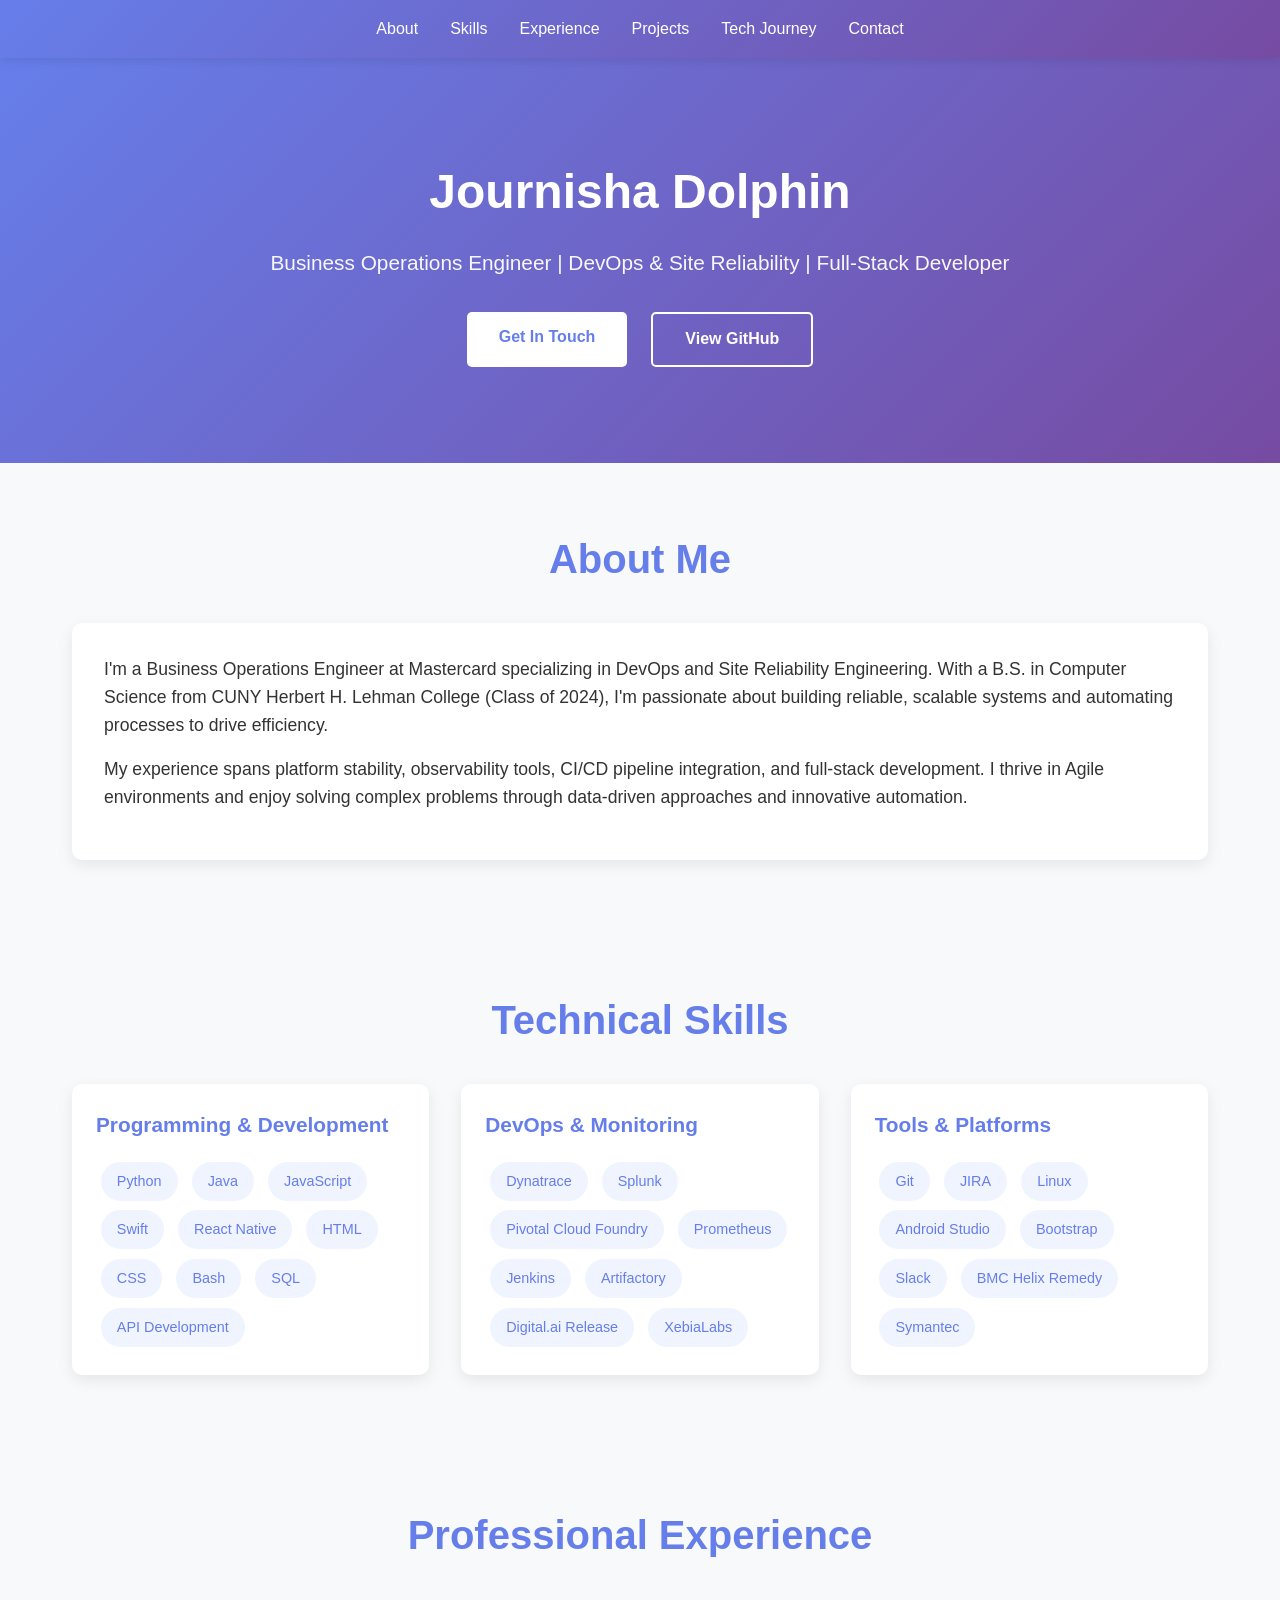
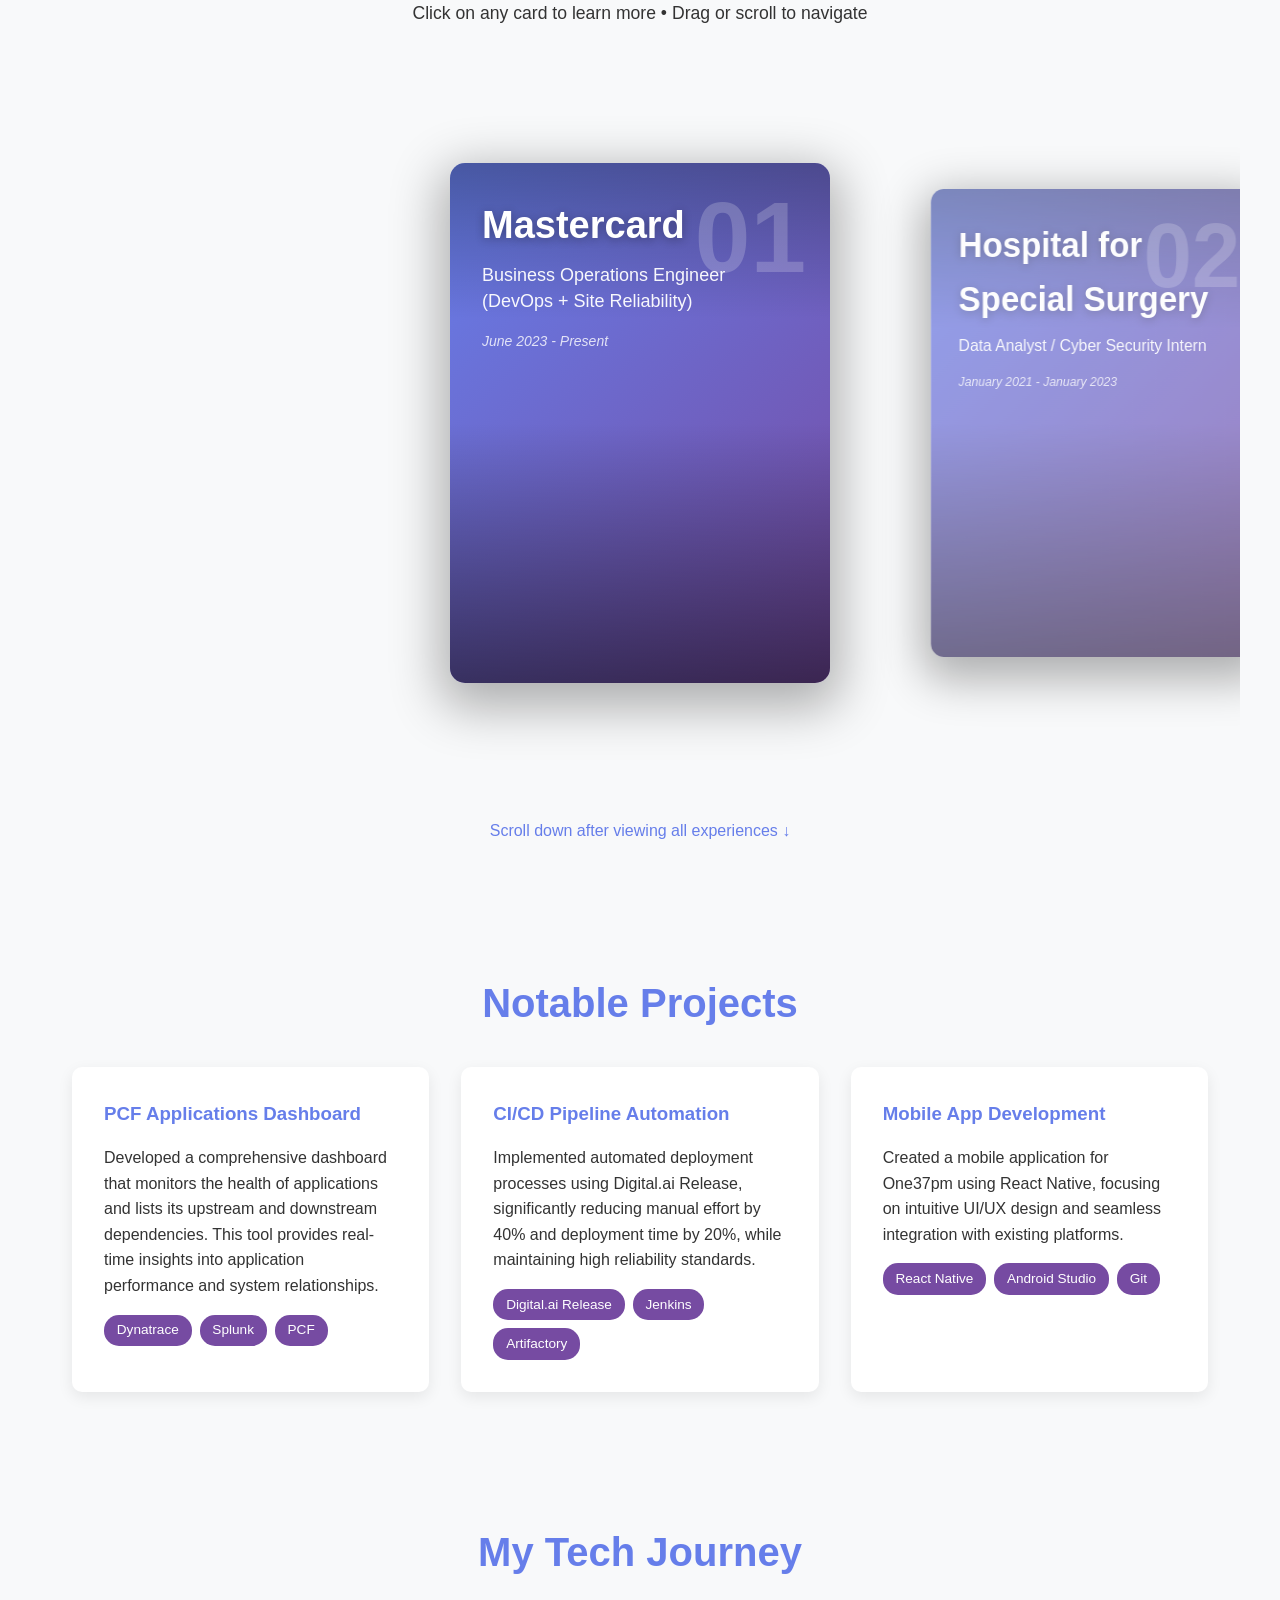
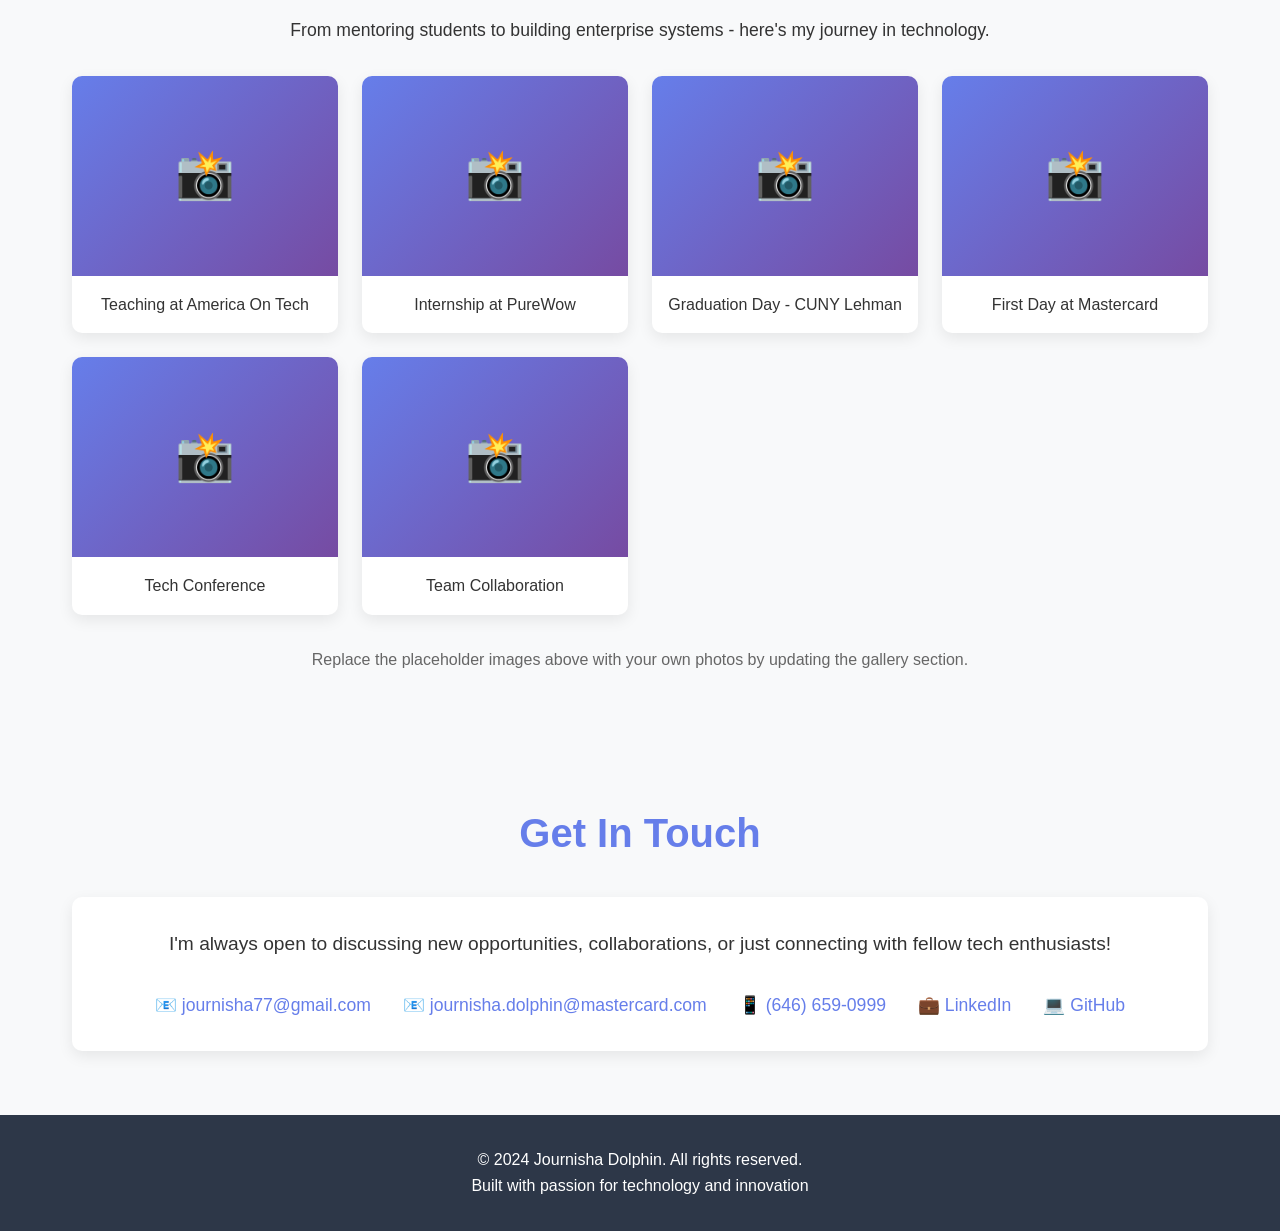
==== index.html @ 78dad592 "Wireframe Initial commit" ====
<!DOCTYPE html>
<html lang="en">
<head>
    <meta charset="UTF-8">
    <meta name="viewport" content="width=device-width, initial-scale=1.0">
    <title>Journisha Dolphin - Portfolio Website</title>
    <link rel="stylesheet" href="styles.css">
</head>
<body>
    <!-- Navigation -->
    <nav>
        <ul>
            <li><a href="#about">About</a></li>
            <li><a href="#skills">Skills</a></li>
            <li><a href="#experience">Experience</a></li>
            <li><a href="#projects">Projects</a></li>
            <li><a href="#journey">Tech Journey</a></li>
            <li><a href="#contact">Contact</a></li>
        </ul>
    </nav>

    <!-- Hero Section -->
    <div class="hero">
        <h1>Journisha Dolphin</h1>
        <p>Business Operations Engineer | DevOps & Site Reliability | Full-Stack Developer</p>
        <div class="hero-links">
            <a href="#contact" class="btn">Get In Touch</a>
            <a href="https://github.com/journishadolphin" target="_blank" class="btn btn-outline">View GitHub</a>
        </div>
    </div>

    <!-- About Section -->
    <section id="about">
        <h2>About Me</h2>
        <div class="about-content">
            <p>I'm a Business Operations Engineer at Mastercard specializing in DevOps and Site Reliability Engineering. With a B.S. in Computer Science from CUNY Herbert H. Lehman College (Class of 2024), I'm passionate about building reliable, scalable systems and automating processes to drive efficiency.</p>
            <p>My experience spans platform stability, observability tools, CI/CD pipeline integration, and full-stack development. I thrive in Agile environments and enjoy solving complex problems through data-driven approaches and innovative automation.</p>
        </div>
    </section>

    <!-- Skills Section -->
    <section id="skills">
        <h2>Technical Skills</h2>
        <div class="skills-grid">
            <div class="skill-category">
                <h3>Programming & Development</h3>
                <span class="skill-tag">Python</span>
                <span class="skill-tag">Java</span>
                <span class="skill-tag">JavaScript</span>
                <span class="skill-tag">Swift</span>
                <span class="skill-tag">React Native</span>
                <span class="skill-tag">HTML</span>
                <span class="skill-tag">CSS</span>
                <span class="skill-tag">Bash</span>
                <span class="skill-tag">SQL</span>
                <span class="skill-tag">API Development</span>
            </div>
            <div class="skill-category">
                <h3>DevOps & Monitoring</h3>
                <span class="skill-tag">Dynatrace</span>
                <span class="skill-tag">Splunk</span>
                <span class="skill-tag">Pivotal Cloud Foundry</span>
                <span class="skill-tag">Prometheus</span>
                <span class="skill-tag">Jenkins</span>
                <span class="skill-tag">Artifactory</span>
                <span class="skill-tag">Digital.ai Release</span>
                <span class="skill-tag">XebiaLabs</span>
            </div>
            <div class="skill-category">
                <h3>Tools & Platforms</h3>
                <span class="skill-tag">Git</span>
                <span class="skill-tag">JIRA</span>
                <span class="skill-tag">Linux</span>
                <span class="skill-tag">Android Studio</span>
                <span class="skill-tag">Bootstrap</span>
                <span class="skill-tag">Slack</span>
                <span class="skill-tag">BMC Helix Remedy</span>
                <span class="skill-tag">Symantec</span>
            </div>
        </div>
    </section>

    <!-- Experience Carousel Section -->
    <section id="experience">
        <h2>Professional Experience</h2>
        <p style="text-align: center; margin-bottom: 2rem; font-size: 1.1rem;">Click on any card to learn more • Drag or scroll to navigate</p>
        
        <div class="carousel-container">
            <div class="carousel" id="carousel">
                <!-- Experience cards will be generated by JavaScript -->
            </div>
        </div>
        
        <div class="carousel-hint">
            <p>Scroll down after viewing all experiences ↓</p>
        </div>
    </section>

    <!-- Modal -->
    <div class="modal" id="modal">
        <div class="modal-content">
            <span class="close-modal" id="closeModal">&times;</span>
            <div id="modalBody"></div>
        </div>
    </div>

    <!-- Projects Section -->
    <section id="projects">
        <h2>Notable Projects</h2>
        <div class="projects-grid">
            <div class="project-card">
                <h3>PCF Applications Dashboard</h3>
                <p>Developed a comprehensive dashboard that monitors the health of applications and lists its upstream and downstream dependencies. This tool provides real-time insights into application performance and system relationships.</p>
                <div class="project-tech">
                    <span class="tech-badge">Dynatrace</span>
                    <span class="tech-badge">Splunk</span>
                    <span class="tech-badge">PCF</span>
                </div>
            </div>
            
            <div class="project-card">
                <h3>CI/CD Pipeline Automation</h3>
                <p>Implemented automated deployment processes using Digital.ai Release, significantly reducing manual effort by 40% and deployment time by 20%, while maintaining high reliability standards.</p>
                <div class="project-tech">
                    <span class="tech-badge">Digital.ai Release</span>
                    <span class="tech-badge">Jenkins</span>
                    <span class="tech-badge">Artifactory</span>
                </div>
            </div>

            <div class="project-card">
                <h3>Mobile App Development</h3>
                <p>Created a mobile application for One37pm using React Native, focusing on intuitive UI/UX design and seamless integration with existing platforms.</p>
                <div class="project-tech">
                    <span class="tech-badge">React Native</span>
                    <span class="tech-badge">Android Studio</span>
                    <span class="tech-badge">Git</span>
                </div>
            </div>
        </div>
    </section>

    <!-- Tech Journey Gallery -->
    <section id="journey">
        <h2>My Tech Journey</h2>
        <p style="text-align: center; margin-bottom: 2rem; font-size: 1.1rem;">From mentoring students to building enterprise systems - here's my journey in technology.</p>
        <div class="gallery-grid">
            <div class="gallery-item">
                <div class="gallery-placeholder">📸</div>
                <div class="gallery-caption">Teaching at America On Tech</div>
            </div>
            <div class="gallery-item">
                <div class="gallery-placeholder">📸</div>
                <div class="gallery-caption">Internship at PureWow</div>
            </div>
            <div class="gallery-item">
                <div class="gallery-placeholder">📸</div>
                <div class="gallery-caption">Graduation Day - CUNY Lehman</div>
            </div>
            <div class="gallery-item">
                <div class="gallery-placeholder">📸</div>
                <div class="gallery-caption">First Day at Mastercard</div>
            </div>
            <div class="gallery-item">
                <div class="gallery-placeholder">📸</div>
                <div class="gallery-caption">Tech Conference</div>
            </div>
            <div class="gallery-item">
                <div class="gallery-placeholder">📸</div>
                <div class="gallery-caption">Team Collaboration</div>
            </div>
        </div>
        <p style="text-align: center; margin-top: 2rem; color: #666;">Replace the placeholder images above with your own photos by updating the gallery section.</p>
    </section>

    <!-- Contact Section -->
    <section id="contact">
        <h2>Get In Touch</h2>
        <div class="contact-content">
            <p style="font-size: 1.2rem; margin-bottom: 1rem;">I'm always open to discussing new opportunities, collaborations, or just connecting with fellow tech enthusiasts!</p>
            <div class="contact-links">
                <a href="mailto:journisha77@gmail.com">📧 journisha77@gmail.com</a>
                <a href="mailto:journisha.dolphin@mastercard.com">📧 journisha.dolphin@mastercard.com</a>
                <a href="tel:+16466590999">📱 (646) 659-0999</a>
                <a href="https://linkedin.com/in/journisha-dolphin-3b1b40156/" target="_blank">💼 LinkedIn</a>
                <a href="https://github.com/journishadolphin" target="_blank">💻 GitHub</a>
            </div>
        </div>
    </section>

    <!-- Footer -->
    <footer>
        <p>&copy; 2024 Journisha Dolphin. All rights reserved.</p>
        <p>Built with passion for technology and innovation</p>
    </footer>

    <script src="script.js"></script>
</body>
</html>
---- styles.css ----
* {
    margin: 0;
    padding: 0;
    box-sizing: border-box;
}

body {
    font-family: 'Segoe UI', Tahoma, Geneva, Verdana, sans-serif;
    line-height: 1.6;
    color: #333;
    background-color: #f8f9fa;
    overflow-x: hidden;
}

/* Navigation */
nav {
    background: linear-gradient(135deg, #667eea 0%, #764ba2 100%);
    padding: 1rem 0;
    position: sticky;
    top: 0;
    z-index: 1000;
    box-shadow: 0 2px 10px rgba(0,0,0,0.1);
}

nav ul {
    list-style: none;
    display: flex;
    justify-content: center;
    flex-wrap: wrap;
    gap: 2rem;
    padding: 0 2rem;
}

nav a {
    color: white;
    text-decoration: none;
    font-weight: 500;
    transition: opacity 0.3s;
}

nav a:hover {
    opacity: 0.8;
}

/* Hero Section */
.hero {
    background: linear-gradient(135deg, #667eea 0%, #764ba2 100%);
    color: white;
    padding: 6rem 2rem;
    text-align: center;
}

.hero h1 {
    font-size: 3rem;
    margin-bottom: 1rem;
    animation: fadeInUp 0.8s ease;
}

.hero p {
    font-size: 1.3rem;
    margin-bottom: 2rem;
    opacity: 0.95;
    animation: fadeInUp 0.8s ease 0.2s backwards;
}

.hero-links {
    display: flex;
    gap: 1.5rem;
    justify-content: center;
    flex-wrap: wrap;
    animation: fadeInUp 0.8s ease 0.4s backwards;
}

.btn {
    padding: 0.8rem 2rem;
    background: white;
    color: #667eea;
    text-decoration: none;
    border-radius: 5px;
    font-weight: 600;
    transition: transform 0.3s, box-shadow 0.3s;
}

.btn:hover {
    transform: translateY(-2px);
    box-shadow: 0 5px 15px rgba(0,0,0,0.2);
}

.btn-outline {
    background: transparent;
    border: 2px solid white;
    color: white;
}

/* Section Styles */
section {
    max-width: 1200px;
    margin: 0 auto;
    padding: 4rem 2rem;
}

h2 {
    font-size: 2.5rem;
    margin-bottom: 2rem;
    text-align: center;
    color: #667eea;
}

/* About Section */
.about-content {
    background: white;
    padding: 2rem;
    border-radius: 10px;
    box-shadow: 0 5px 15px rgba(0,0,0,0.08);
}

.about-content p {
    font-size: 1.1rem;
    margin-bottom: 1rem;
}

/* Skills Section */
.skills-grid {
    display: grid;
    grid-template-columns: repeat(auto-fit, minmax(300px, 1fr));
    gap: 2rem;
}

.skill-category {
    background: white;
    padding: 1.5rem;
    border-radius: 10px;
    box-shadow: 0 5px 15px rgba(0,0,0,0.08);
}

.skill-category h3 {
    color: #667eea;
    margin-bottom: 1rem;
    font-size: 1.3rem;
}

.skill-tag {
    display: inline-block;
    background: #f0f4ff;
    color: #667eea;
    padding: 0.5rem 1rem;
    margin: 0.3rem;
    border-radius: 20px;
    font-size: 0.9rem;
}

/* Experience Carousel Section */
#experience {
    position: relative;
    padding: 4rem 2rem;
    min-height: 100vh;
    overflow: hidden;
    display: flex;
    flex-direction: column;
    justify-content: center;
}

.carousel-container {
    position: relative;
    height: 70vh;
    margin: 3rem 0;
    width: 100%;
}

.carousel {
    position: relative;
    height: 100%;
    width: 100%;
}

.carousel-item {
    --items: 4;
    --width: clamp(280px, 30vw, 380px);
    --height: clamp(380px, 45vw, 520px);
    --active: 0;
    
    overflow: hidden;
    position: absolute;
    z-index: calc(100 - var(--active));
    width: var(--width);
    height: var(--height);
    border-radius: 15px;
    top: 50%;
    left: 50%;
    user-select: none;
    box-shadow: 0 15px 50px 10px rgba(0, 0, 0, 0.3);
    cursor: pointer;
    transition: all 0.8s cubic-bezier(0.17, 0.67, 0.16, 0.99);
    transform: translate(-50%, -50%) 
               translateX(calc(var(--active) * 120%)) 
               scale(calc(1 - var(--active) * 0.1))
               rotateY(calc(var(--active) * -15deg));
}

.carousel-item:hover {
    box-shadow: 0 20px 60px 15px rgba(0, 0, 0, 0.4);
}

.carousel-box {
    position: absolute;
    z-index: 1;
    top: 0;
    left: 0;
    width: 100%;
    height: 100%;
    background: linear-gradient(135deg, #667eea 0%, #764ba2 100%);
    padding: 2rem;
    display: flex;
    flex-direction: column;
    justify-content: space-between;
    opacity: calc(1 - var(--active) * 0.3);
    transition: opacity 0.8s cubic-bezier(0.17, 0.67, 0.16, 0.99);
}

.carousel-box::before {
    content: '';
    position: absolute;
    z-index: -1;
    top: 0;
    left: 0;
    width: 100%;
    height: 100%;
    background: linear-gradient(to bottom, 
        rgba(0, 0, 0, 0.3), 
        rgba(0, 0, 0, 0) 30%, 
        rgba(0, 0, 0, 0) 50%, 
        rgba(0, 0, 0, 0.5));
}

.company-name {
    font-size: clamp(26px, 4vw, 38px);
    font-weight: 700;
    color: white;
    margin-bottom: 0.5rem;
    text-shadow: 0 2px 10px rgba(0, 0, 0, 0.3);
}

.job-title {
    font-size: clamp(14px, 2vw, 18px);
    color: rgba(255, 255, 255, 0.95);
    margin-bottom: 1rem;
    font-weight: 500;
    line-height: 1.4;
}

.job-date {
    font-size: clamp(12px, 1.5vw, 14px);
    color: rgba(255, 255, 255, 0.8);
    font-style: italic;
}

.carousel-number {
    position: absolute;
    top: 1.5rem;
    right: 1.5rem;
    font-size: clamp(60px, 10vw, 100px);
    font-weight: 700;
    color: rgba(255, 255, 255, 0.2);
    line-height: 1;
}

.carousel-hint {
    text-align: center;
    margin-top: 2rem;
    opacity: 0;
    animation: fadeIn 1s ease 1s forwards;
}

.carousel-hint p {
    color: #667eea;
    font-size: 1rem;
    font-weight: 500;
}

/* Modal */
.modal {
    display: none;
    position: fixed;
    z-index: 2000;
    left: 0;
    top: 0;
    width: 100%;
    height: 100%;
    background: rgba(0, 0, 0, 0.8);
    backdrop-filter: blur(5px);
}

.modal.active {
    display: flex;
    justify-content: center;
    align-items: center;
    animation: fadeIn 0.3s ease;
}

.modal-content {
    background: white;
    border-radius: 15px;
    max-width: 800px;
    max-height: 85vh;
    overflow-y: auto;
    margin: 2rem;
    padding: 3rem;
    position: relative;
    animation: slideUp 0.4s ease;
}

.close-modal {
    position: absolute;
    top: 1.5rem;
    right: 1.5rem;
    font-size: 2rem;
    cursor: pointer;
    color: #667eea;
    transition: transform 0.3s;
    width: 40px;
    height: 40px;
    display: flex;
    align-items: center;
    justify-content: center;
    border-radius: 50%;
    background: #f0f4ff;
}

.close-modal:hover {
    transform: rotate(90deg);
}

.modal-content h3 {
    color: #667eea;
    font-size: 2rem;
    margin-bottom: 0.5rem;
}

.modal-content .modal-role {
    font-size: 1.3rem;
    font-weight: 600;
    color: #333;
    margin-bottom: 0.5rem;
}

.modal-content .modal-date {
    color: #666;
    font-style: italic;
    margin-bottom: 2rem;
}

.modal-content ul {
    margin-left: 1.5rem;
    margin-bottom: 1.5rem;
}

.modal-content li {
    margin-bottom: 0.8rem;
    line-height: 1.6;
}

/* Projects Section */
.projects-grid {
    display: grid;
    grid-template-columns: repeat(auto-fit, minmax(300px, 1fr));
    gap: 2rem;
}

.project-card {
    background: white;
    padding: 2rem;
    border-radius: 10px;
    box-shadow: 0 5px 15px rgba(0,0,0,0.08);
    transition: transform 0.3s;
}

.project-card:hover {
    transform: translateY(-5px);
}

.project-card h3 {
    color: #667eea;
    margin-bottom: 1rem;
}

.project-tech {
    display: flex;
    gap: 0.5rem;
    flex-wrap: wrap;
    margin-top: 1rem;
}

.tech-badge {
    background: #764ba2;
    color: white;
    padding: 0.3rem 0.8rem;
    border-radius: 15px;
    font-size: 0.85rem;
}

/* Tech Journey Gallery */
.gallery-grid {
    display: grid;
    grid-template-columns: repeat(auto-fill, minmax(250px, 1fr));
    gap: 1.5rem;
}

.gallery-item {
    background: white;
    border-radius: 10px;
    overflow: hidden;
    box-shadow: 0 5px 15px rgba(0,0,0,0.08);
    transition: transform 0.3s;
}

.gallery-item:hover {
    transform: scale(1.05);
}

.gallery-placeholder {
    width: 100%;
    height: 200px;
    background: linear-gradient(135deg, #667eea 0%, #764ba2 100%);
    display: flex;
    align-items: center;
    justify-content: center;
    color: white;
    font-size: 3rem;
}

.gallery-caption {
    padding: 1rem;
    text-align: center;
    font-weight: 500;
}

/* Contact Section */
.contact-content {
    background: white;
    padding: 2rem;
    border-radius: 10px;
    box-shadow: 0 5px 15px rgba(0,0,0,0.08);
    text-align: center;
}

.contact-links {
    display: flex;
    gap: 2rem;
    justify-content: center;
    flex-wrap: wrap;
    margin-top: 2rem;
}

.contact-links a {
    color: #667eea;
    text-decoration: none;
    font-size: 1.1rem;
    transition: color 0.3s;
}

.contact-links a:hover {
    color: #764ba2;
}

/* Footer */
footer {
    background: #2d3748;
    color: white;
    text-align: center;
    padding: 2rem;
}

/* Animations */
@keyframes fadeInUp {
    from {
        opacity: 0;
        transform: translateY(30px);
    }
    to {
        opacity: 1;
        transform: translateY(0);
    }
}

@keyframes fadeIn {
    from { opacity: 0; }
    to { opacity: 1; }
}

@keyframes slideUp {
    from {
        opacity: 0;
        transform: translateY(50px);
    }
    to {
        opacity: 1;
        transform: translateY(0);
    }
}

/* Responsive */
@media (max-width: 768px) {
    .hero h1 {
        font-size: 2rem;
    }

    .hero p {
        font-size: 1.1rem;
    }

    h2 {
        font-size: 2rem;
    }

    nav ul {
        gap: 1rem;
    }

    .carousel-container {
        height: 55vh;
    }

    .carousel-item {
        transform: translate(-50%, -50%) 
                   translateX(calc(var(--active) * 110%)) 
                   scale(calc(1 - var(--active) * 0.15))
                   rotateY(calc(var(--active) * -10deg));
    }

    .modal-content {
        padding: 2rem 1.5rem;
    }
}
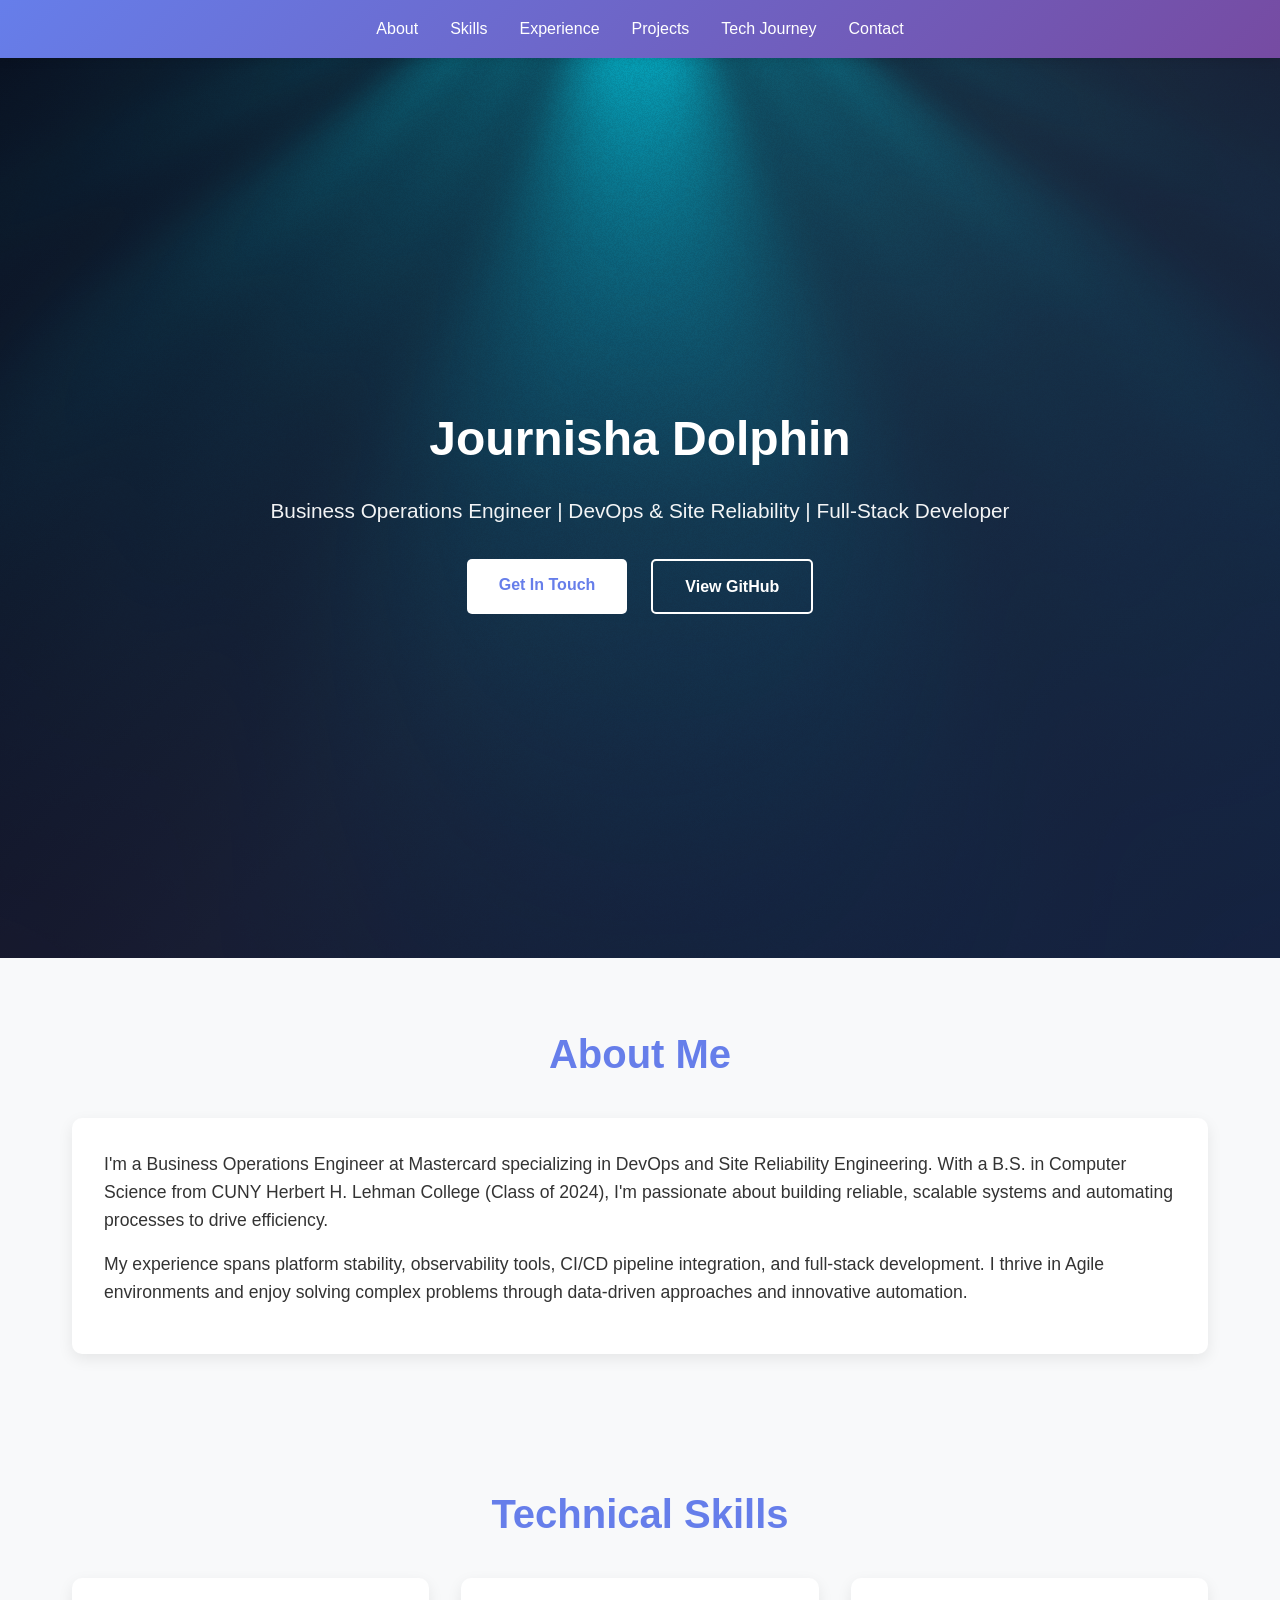
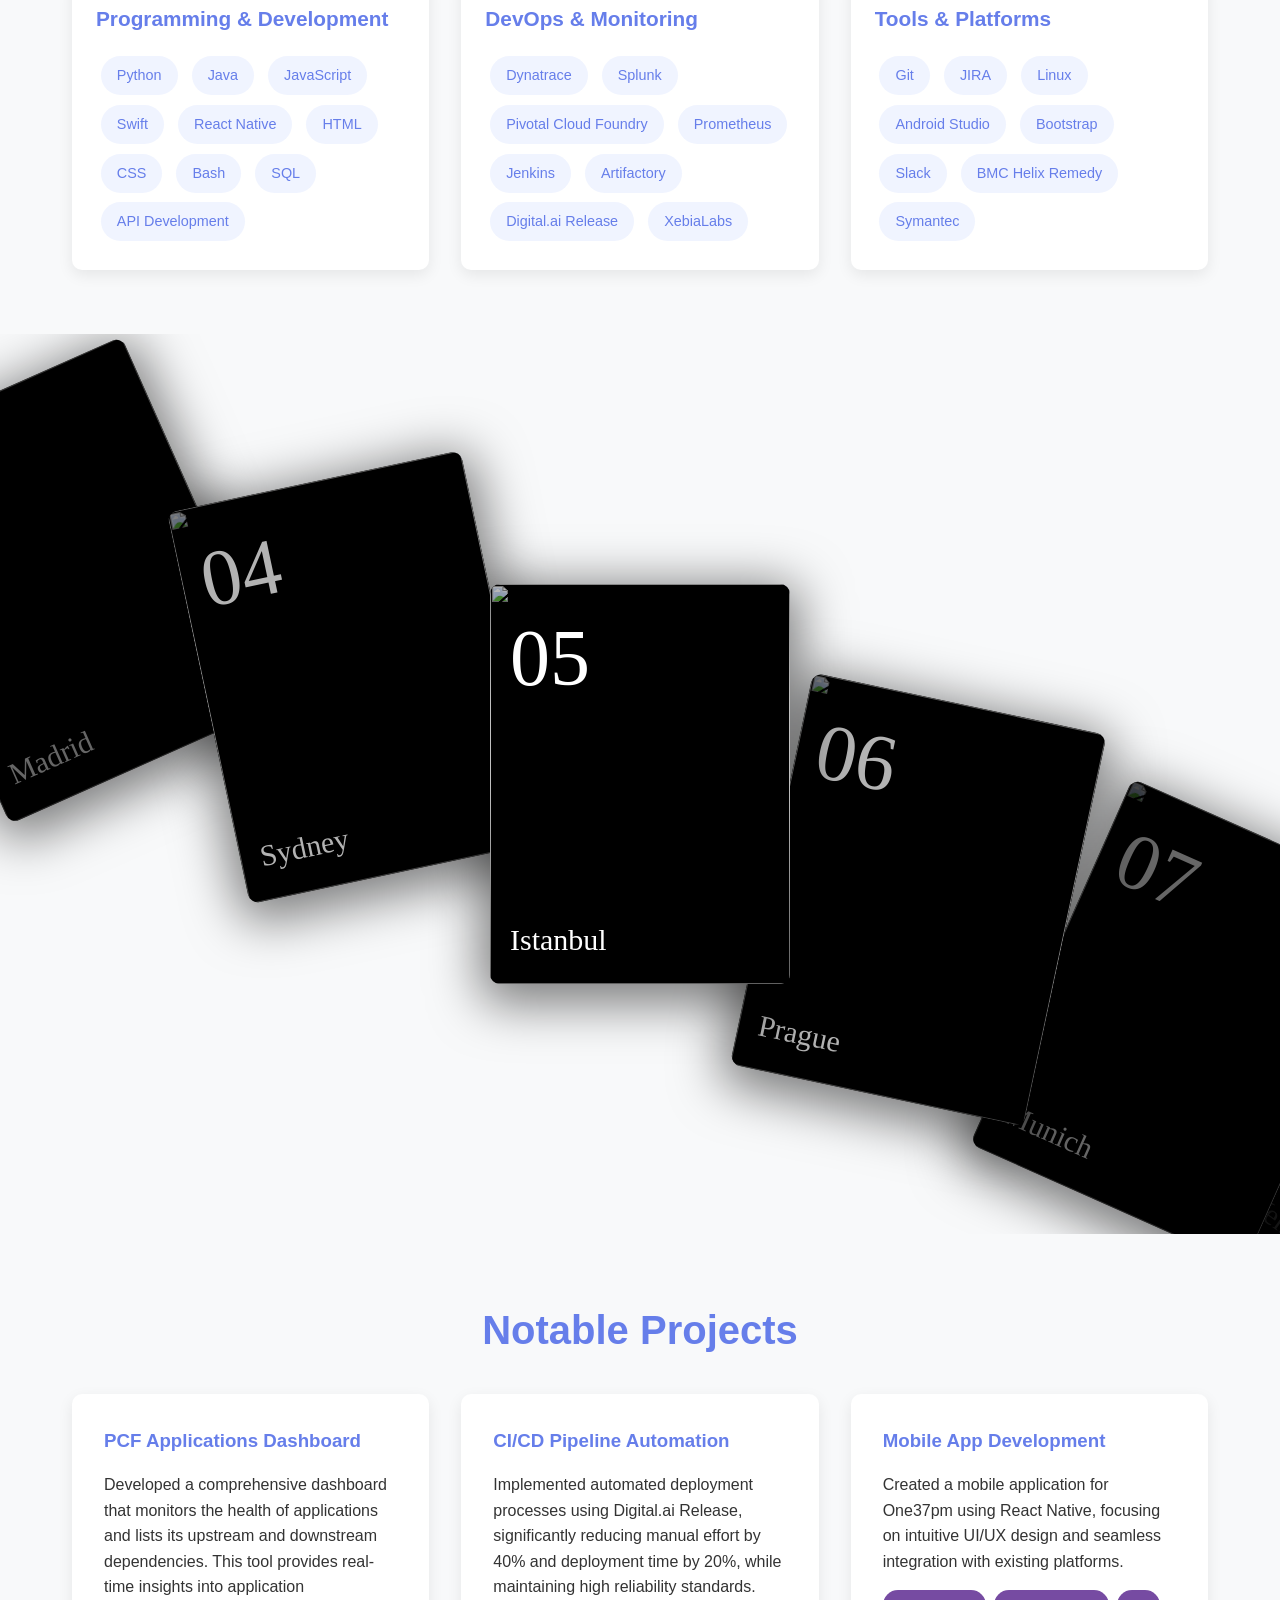
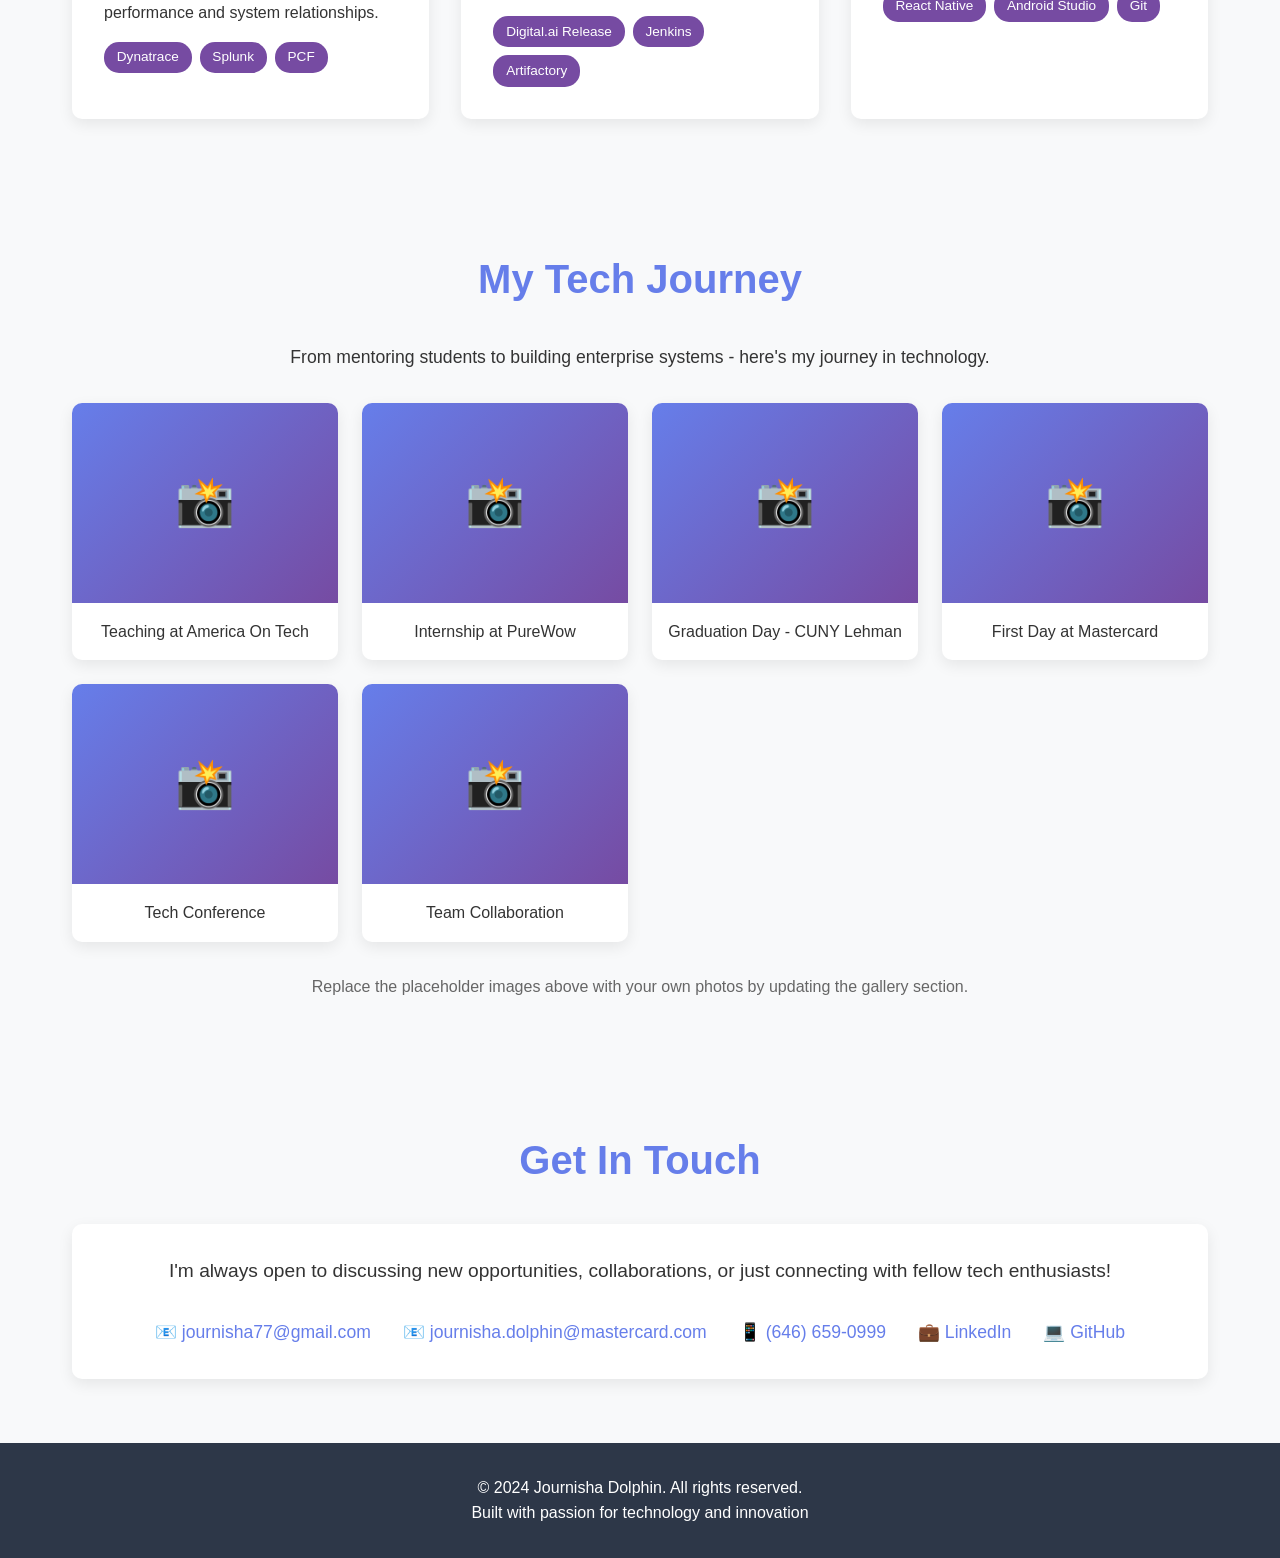
==== commit a8cec8af: "Added carousel and added spotlight background to the website" ====
--- a/index.html
+++ b/index.html
@@ -20,12 +20,17 @@
     </nav>
 
     <!-- Hero Section -->
-    <div class="hero">
-        <h1>Journisha Dolphin</h1>
-        <p>Business Operations Engineer | DevOps & Site Reliability | Full-Stack Developer</p>
-        <div class="hero-links">
-            <a href="#contact" class="btn">Get In Touch</a>
-            <a href="https://github.com/journishadolphin" target="_blank" class="btn btn-outline">View GitHub</a>
+     <div class="hero">
+        <div class="light-rays-container">
+            <canvas id="lightRaysCanvas"></canvas>
+        </div>
+        <div class="hero-content">
+            <h1>Journisha Dolphin</h1>
+            <p>Business Operations Engineer | DevOps & Site Reliability | Full-Stack Developer</p>
+            <div class="hero-links">
+                <a href="#contact" class="btn">Get In Touch</a>
+                <a href="https://github.com/journishadolphin" target="_blank" class="btn btn-outline">View GitHub</a>
+            </div>
         </div>
     </div>
 
@@ -81,20 +86,90 @@
     </section>
 
     <!-- Experience Carousel Section -->
-    <section id="experience">
-        <h2>Professional Experience</h2>
-        <p style="text-align: center; margin-bottom: 2rem; font-size: 1.1rem;">Click on any card to learn more • Drag or scroll to navigate</p>
-        
-        <div class="carousel-container">
-            <div class="carousel" id="carousel">
-                <!-- Experience cards will be generated by JavaScript -->
-            </div>
-        </div>
-        
-        <div class="carousel-hint">
-            <p>Scroll down after viewing all experiences ↓</p>
-        </div>
-    </section>
+<div class="carousel">
+	<div class="carousel-item">
+		<div class="carousel-box">
+			<div class="title">Mastercard</div>
+			<div class="num">01</div>
+			<img src="https://media.istockphoto.com/id/949299844/it/foto/vista-prospettica-dellesterno-delledificio-contemporaneo.jpg?s=612x612&w=0&k=20&c=_DR1aRHuTEV3EYBJo1ZXq1pF4SgwB9EVWQLaBj4sC5g=" />
+		</div>
+	</div>
+
+	<div class="carousel-item">
+		<div class="carousel-box">
+			<div class="title">Warsaw</div>
+			<div class="num">02</div>
+			<img src="https://media.istockphoto.com/id/1150545984/it/foto/palazzo-moderno-di-lusso-con-piscina.jpg?s=612x612&w=0&k=20&c=Pbrai_VGc9tUviMCF1UaBErdS1YGyIVWsD29jzMZwTY=" />
+		</div>
+	</div>
+
+	<div class="carousel-item">
+		<div class="carousel-box">
+			<div class="title">Madrid</div>
+			<div class="num">03</div>
+			<img
+				src="https://media.istockphoto.com/id/1214351345/it/foto/guardando-direttamente-lo-skyline-del-quartiere-finanziario-nel-centro-di-londra-immagine-di.jpg?s=612x612&w=0&k=20&c=oNNbPzPvcQ-4RA6AeatNIxHQIafBiXmDRtUUY0Ska-I="
+			/>
+		</div>
+	</div>
+
+	<div class="carousel-item">
+		<div class="carousel-box">
+			<div class="title">Sydney</div>
+			<div class="num">04</div>
+			<img src="https://media.istockphoto.com/id/904390980/it/foto/foto-di-architettura-contemporanea-astratta.jpg?s=612x612&w=0&k=20&c=_P4Wmx5nq5MeDuimpNklKCBlrLovmCyd9lfiMKeJZDs=" />
+		</div>
+	</div>
+
+	<div class="carousel-item">
+		<div class="carousel-box">
+			<div class="title">Istanbul</div>
+			<div class="num">05</div>
+			<img src="https://media.istockphoto.com/id/130408311/it/foto/piscina-allesterno-della-casa-moderna-al-crepuscolo.jpg?s=612x612&w=0&k=20&c=ZoVjx7uDjoHKmpM1ayW6UR1SQOoYh_xx-QMG_qeOYs0=" />
+		</div>
+	</div>
+
+	<div class="carousel-item">
+		<div class="carousel-box">
+			<div class="title">Prague</div>
+			<div class="num">06</div>
+			<img src="https://media.istockphoto.com/id/1299954175/it/foto/villa-cubica-moderna.jpg?s=612x612&w=0&k=20&c=DhGhb3c1E3DW_fbrWJ_R_Zh0Lbwu6syFeRLsKlZ9no8=" />
+		</div>
+	</div>
+
+	<div class="carousel-item">
+		<div class="carousel-box">
+			<div class="title">Munich</div>
+			<div class="num">07</div>
+			<img src="https://media.istockphoto.com/id/926689776/it/foto/vista-ad-angolo-basso-dei-grattacieli-di-new-york.jpg?s=612x612&w=0&k=20&c=DmEB0Ty7ZwDnBoU5SuA8FNevOp4G1UcECw5aS4vA9A8=" />
+		</div>
+	</div>
+
+	<div class="carousel-item">
+		<div class="carousel-box">
+			<div class="title">Venice</div>
+			<div class="num">08</div>
+			<img src="https://media.istockphoto.com/id/1191376167/it/foto/villa-dellisola.jpg?s=612x612&w=0&k=20&c=PKslWo4FdbjinohKQlK_oWL34jqAsnzMTdy2bxEAf-I=" />
+		</div>
+	</div>
+
+	<div class="carousel-item">
+		<div class="carousel-box">
+			<div class="title">Oslo</div>
+			<div class="num">09</div>
+			<img src="https://media.istockphoto.com/id/184316397/it/foto/londra-edifici-aziendali.jpg?s=612x612&w=0&k=20&c=XqrRxEPzFnwRFk7PQrCiu9-FPfCTPyMe5BKKaxYXCs8=" />
+		</div>
+	</div>
+	<div class="carousel-item">
+		<div class="carousel-box">
+			<div class="title">London</div>
+			<div class="num">10</div>
+			<img src="https://media.istockphoto.com/id/184619832/it/foto/distretto-finanziario-al-crepuscolo-londra.jpg?s=612x612&w=0&k=20&c=RAThrJOBY6vhlT6-kQpu9-9jLEzWToYfdw46S8B0Mu0=" />
+		</div>
+	</div>
+</div>
+
+
 
     <!-- Modal -->
     <div class="modal" id="modal">
--- a/styles.css
+++ b/styles.css
@@ -11,7 +11,23 @@
     background-color: #f8f9fa;
     overflow-x: hidden;
 }
-
+/* Light Rays Container */
+        .light-rays-container {
+            width: 100%;
+            height: 100%;
+            position: absolute;
+            top: 0;
+            left: 0;
+            pointer-events: none;
+            z-index: 0;
+            overflow: hidden;
+        }
+
+        #lightRaysCanvas {
+            width: 100%;
+            height: 100%;
+            display: block;
+        }
 /* Navigation */
 nav {
     background: linear-gradient(135deg, #667eea 0%, #764ba2 100%);
@@ -44,12 +60,23 @@
 
 /* Hero Section */
 .hero {
-    background: linear-gradient(135deg, #667eea 0%, #764ba2 100%);
-    color: white;
-    padding: 6rem 2rem;
-    text-align: center;
-}
-
+            position: relative;
+            color: white;
+            padding: 8rem 2rem;
+            text-align: center;
+            min-height: 100vh;
+            display: flex;
+            flex-direction: column;
+            justify-content: center;
+            align-items: center;
+            overflow: hidden;
+            background: linear-gradient(135deg, #0a0a1a 0%, #1a1a2e 50%, #16213e 100%);
+        }
+
+        .hero-content {
+            position: relative;
+            z-index: 10;
+        }
 .hero h1 {
     font-size: 3rem;
     margin-bottom: 1rem;
@@ -150,132 +177,195 @@
 }
 
 /* Experience Carousel Section */
-#experience {
-    position: relative;
-    padding: 4rem 2rem;
-    min-height: 100vh;
-    overflow: hidden;
-    display: flex;
-    flex-direction: column;
-    justify-content: center;
-}
-
-.carousel-container {
-    position: relative;
-    height: 70vh;
-    margin: 3rem 0;
-    width: 100%;
-}
-
 .carousel {
-    position: relative;
-    height: 100%;
-    width: 100%;
+  position: relative;
+  z-index: 1;
+  height: 100vh;
+  overflow: hidden;
+  pointer-events: none;
 }
 
 .carousel-item {
-    --items: 4;
-    --width: clamp(280px, 30vw, 380px);
-    --height: clamp(380px, 45vw, 520px);
-    --active: 0;
-    
-    overflow: hidden;
-    position: absolute;
-    z-index: calc(100 - var(--active));
-    width: var(--width);
-    height: var(--height);
-    border-radius: 15px;
-    top: 50%;
-    left: 50%;
-    user-select: none;
-    box-shadow: 0 15px 50px 10px rgba(0, 0, 0, 0.3);
-    cursor: pointer;
-    transition: all 0.8s cubic-bezier(0.17, 0.67, 0.16, 0.99);
-    transform: translate(-50%, -50%) 
-               translateX(calc(var(--active) * 120%)) 
-               scale(calc(1 - var(--active) * 0.1))
-               rotateY(calc(var(--active) * -15deg));
-}
-
-.carousel-item:hover {
-    box-shadow: 0 20px 60px 15px rgba(0, 0, 0, 0.4);
-}
-
-.carousel-box {
+  --items: 10;
+  --width: clamp(150px, 30vw,  300px);
+  --height: clamp(200px, 40vw,  400px);
+  --x: calc(var(--active) * 800%);
+  --y: calc(var(--active) * 200%);
+  --rot: calc(var(--active) * 120deg);
+  --opacity: calc(var(--zIndex) / var(--items) * 3 - 2);
+  overflow: hidden;
+  position: absolute;
+  z-index: var(--zIndex);
+  width: var(--width);
+  height: var(--height);
+  margin: calc(var(--height) * -0.5) 0 0 calc(var(--width) * -0.5);
+  border-radius: 10px;
+  top: 50%;
+  left: 50%;
+  user-select: none;
+  transform-origin: 0% 100%;
+  box-shadow: 0 10px 50px 10px rgba(0, 0, 0, .5);
+  background: black;
+  pointer-events: all;
+  transform:  translate(var(--x), var(--y)) rotate(var(--rot)) ;
+  transition: transform .8s cubic-bezier(0, 0.02, 0, 1);
+
+  .carousel-box {
     position: absolute;
     z-index: 1;
     top: 0;
     left: 0;
     width: 100%;
     height: 100%;
-    background: linear-gradient(135deg, #667eea 0%, #764ba2 100%);
-    padding: 2rem;
-    display: flex;
-    flex-direction: column;
-    justify-content: space-between;
-    opacity: calc(1 - var(--active) * 0.3);
-    transition: opacity 0.8s cubic-bezier(0.17, 0.67, 0.16, 0.99);
-}
-
-.carousel-box::before {
+    transition: opacity .8s cubic-bezier(0, 0.02, 0, 1);
+    opacity: var(--opacity);
+    font-family: 'Orelo-sw-db', serif;
+
+    &:before {
+      content: '';
+      position: absolute;
+      z-index: 1;
+      top: 0;
+      left: 0;
+      width: 100%;
+      height: 100%;
+      background: linear-gradient(to bottom, rgba(0, 0, 0, .3), rgba(0, 0, 0, 0) 30%, rgba(0, 0, 0, 0) 50%, rgba(0, 0, 0, .5));
+    }
+  }
+
+  .title {
+    position: absolute;
+    z-index: 1;
+    color: #fff;
+    bottom: 20px;
+    left: 20px;
+    transition: opacity .8s cubic-bezier(0, 0.02, 0, 1);
+    font-size: clamp(20px, 3vw, 30px);
+    text-shadow: 0 4px 4px rgba(0, 0, 0, .1);
+  }
+
+  .num {
+    position: absolute;
+    z-index: 1;
+    color: #fff;
+    top: 10px;
+    left: 20px;
+    transition: opacity .8s cubic-bezier(0, 0.02, 0, 1);
+    font-size: clamp(20px, 10vw, 80px);
+  }
+
+  img {
+    width: 100%;
+    height: 100%;
+    object-fit: cover;
+    pointer-events: none;
+  }
+}
+
+.layout {
+  position: absolute;
+  z-index: 0;
+  top: 0;
+  left: 0;
+  width: 100%;
+  height: 100%;
+  pointer-events: none;
+
+  &:before {
     content: '';
     position: absolute;
-    z-index: -1;
+    z-index: 1;
     top: 0;
-    left: 0;
-    width: 100%;
+    left: 90px;
+    width: 10px;
     height: 100%;
-    background: linear-gradient(to bottom, 
-        rgba(0, 0, 0, 0.3), 
-        rgba(0, 0, 0, 0) 30%, 
-        rgba(0, 0, 0, 0) 50%, 
-        rgba(0, 0, 0, 0.5));
-}
-
-.company-name {
-    font-size: clamp(26px, 4vw, 38px);
-    font-weight: 700;
-    color: white;
-    margin-bottom: 0.5rem;
-    text-shadow: 0 2px 10px rgba(0, 0, 0, 0.3);
-}
-
-.job-title {
-    font-size: clamp(14px, 2vw, 18px);
-    color: rgba(255, 255, 255, 0.95);
-    margin-bottom: 1rem;
-    font-weight: 500;
+    border: 1px solid #fff;
+    border-top: none;
+    border-bottom: none;
+    opacity: .15;
+  }
+
+  .box {
+    position: absolute;
+    bottom: 0;
+    left: 30px;
+    color: #fff;
+    transform-origin: 0% 10%;
+    transform: rotate(-90deg);
+    font-size: 9px;
     line-height: 1.4;
-}
-
-.job-date {
-    font-size: clamp(12px, 1.5vw, 14px);
-    color: rgba(255, 255, 255, 0.8);
-    font-style: italic;
-}
-
-.carousel-number {
-    position: absolute;
-    top: 1.5rem;
-    right: 1.5rem;
-    font-size: clamp(60px, 10vw, 100px);
-    font-weight: 700;
-    color: rgba(255, 255, 255, 0.2);
-    line-height: 1;
-}
-
-.carousel-hint {
-    text-align: center;
-    margin-top: 2rem;
-    opacity: 0;
-    animation: fadeIn 1s ease 1s forwards;
-}
-
-.carousel-hint p {
-    color: #667eea;
-    font-size: 1rem;
-    font-weight: 500;
-}
+    text-transform: uppercase;
+    opacity: .4;
+  }
+}
+
+.logo {
+  position: absolute;
+  z-index: 2;
+  top: 28px;
+  right: 28px;
+  width: 30px;
+  height: 30px;
+  background: #fff;
+  border-radius: 50%;
+  opacity: .5;
+  display: flex;
+  justify-content: center;
+  align-items: center;
+  font-family: 'Orelo-sw-db', serif;
+  pointer-events: all;
+  color: black;
+  text-decoration: none;
+  font-size: 20px;
+  overflow: hidden;
+  padding-bottom: .1em;
+}
+
+.social {
+  position: absolute;
+  z-index: 10;
+  bottom: 20px;
+  right: 25px;
+  color: #fff;
+  opacity: .4;
+
+  a {
+    display: inline-block;
+    margin-left: 3px;
+  }
+
+  svg {
+    --fill: #fff;
+    width: 35px;
+    height: 35px;
+  }
+}
+
+.cursor {
+  position: fixed;
+  z-index: 10;
+  top: 0;
+  left: 0;
+  --size: 40px;
+  width: var(--size);
+  height: var(--size);
+  border-radius: 50%;
+  border: 1px solid rgba(255, 255, 255, .2);
+  margin: calc(var(--size) * -0.5) 0 0 calc(var(--size) * -0.5);
+  transition: transform .85s cubic-bezier(0, 0.02, 0, 1);
+  display: none;
+  pointer-events: none;
+  
+  @media (pointer: fine) {
+    display: block;
+  }
+}
+
+.cursor2 {
+  --size: 2px;
+  transition-duration: .7s;
+}
+
 
 /* Modal */
 .modal {
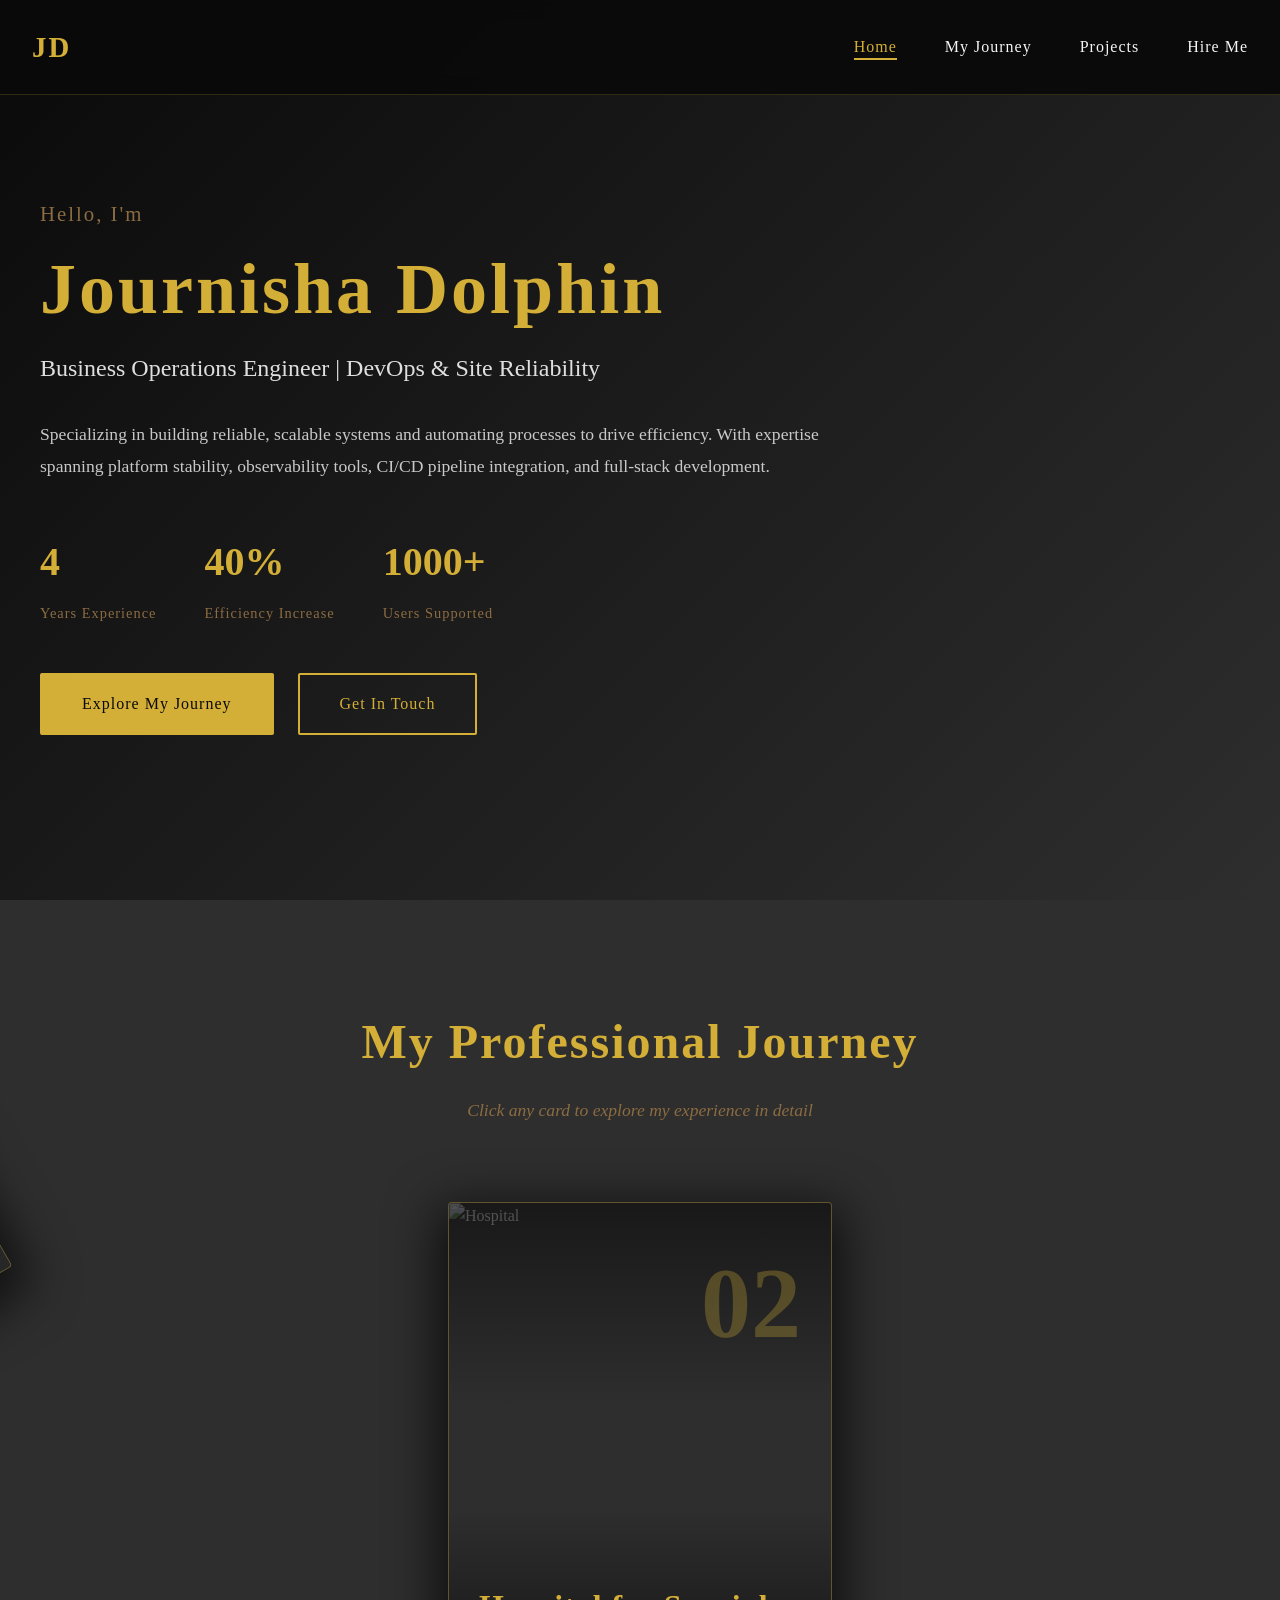
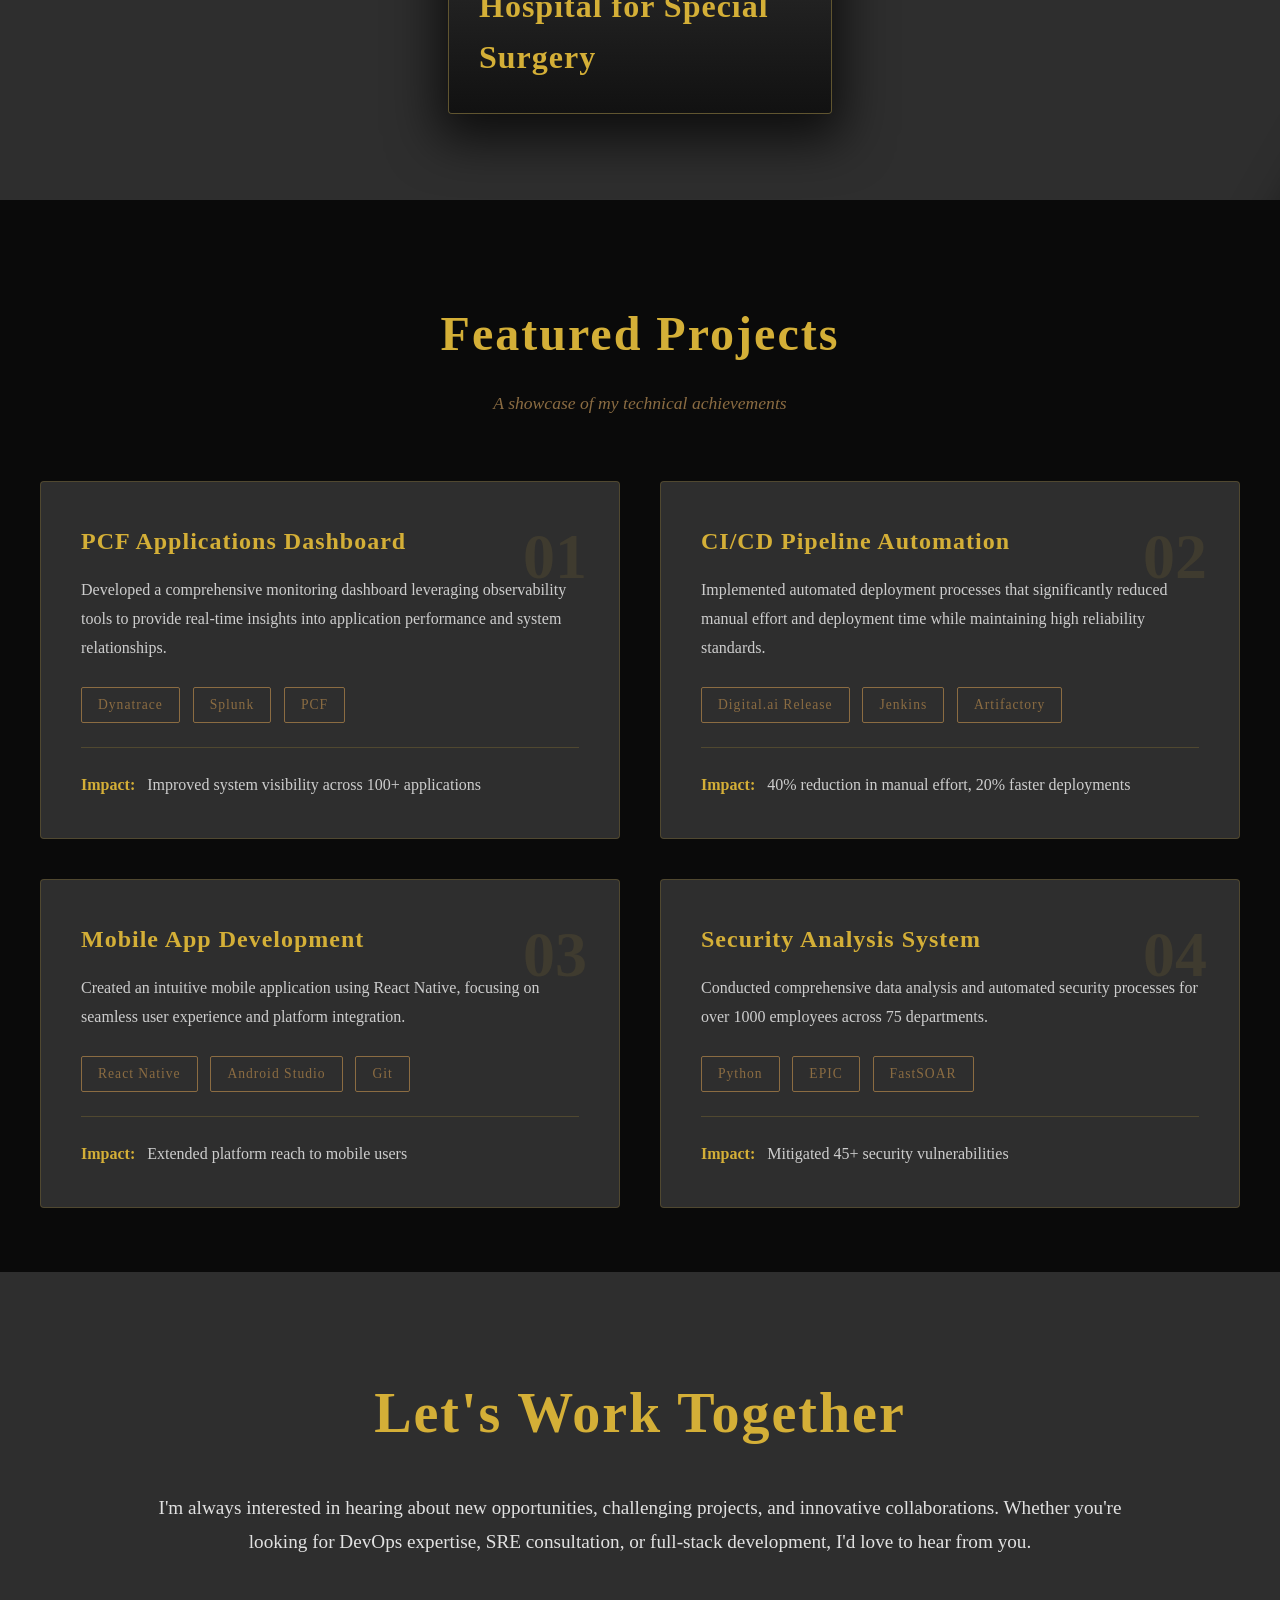
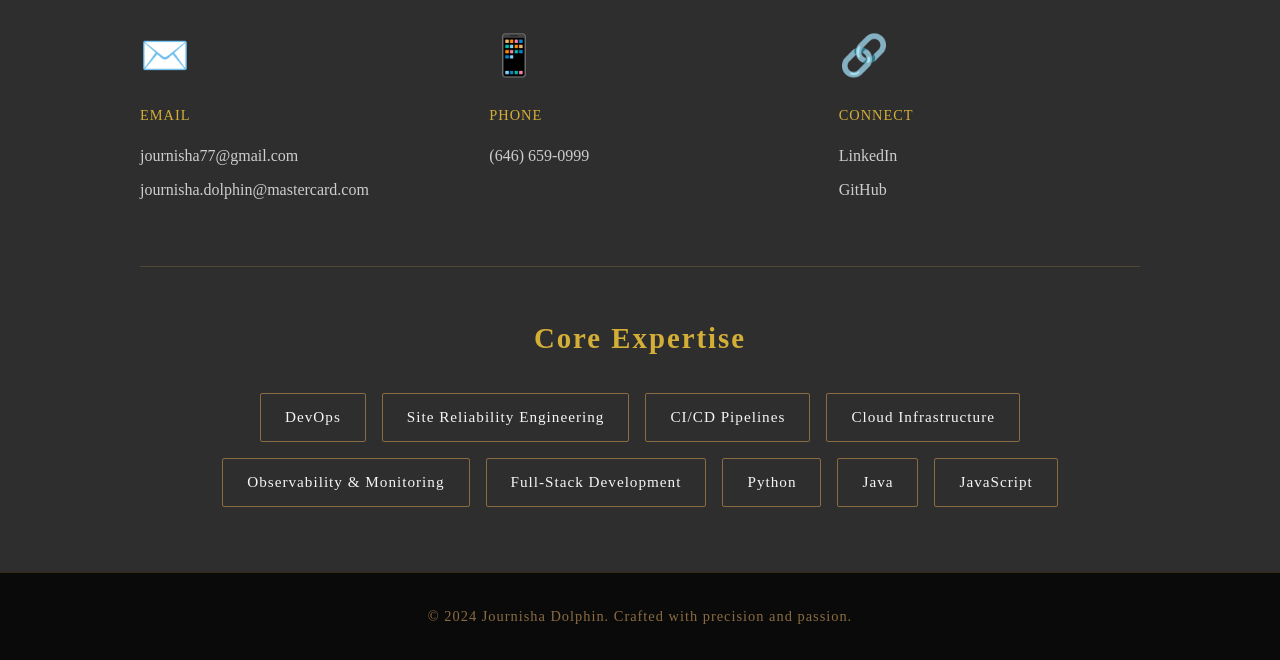
==== commit 416b098f: "Added balck and gold theme, while changing the sections and of the website" ====
--- a/index.html
+++ b/index.html
@@ -3,173 +3,223 @@
 <head>
     <meta charset="UTF-8">
     <meta name="viewport" content="width=device-width, initial-scale=1.0">
-    <title>Journisha Dolphin - Portfolio Website</title>
+    <title>Journisha Dolphin - Portfolio</title>
     <link rel="stylesheet" href="styles.css">
 </head>
 <body>
     <!-- Navigation -->
     <nav>
-        <ul>
-            <li><a href="#about">About</a></li>
-            <li><a href="#skills">Skills</a></li>
-            <li><a href="#experience">Experience</a></li>
-            <li><a href="#projects">Projects</a></li>
-            <li><a href="#journey">Tech Journey</a></li>
-            <li><a href="#contact">Contact</a></li>
-        </ul>
+        <div class="nav-container">
+            <div class="logo">JD</div>
+            <ul class="nav-links">
+                <li><a href="#home" class="nav-link active">Home</a></li>
+                <li><a href="#journey">My Journey</a></li>
+                <li><a href="#projects">Projects</a></li>
+                <li><a href="#hire">Hire Me</a></li>
+            </ul>
+        </div>
     </nav>
 
-    <!-- Hero Section -->
-     <div class="hero">
-        <div class="light-rays-container">
-            <canvas id="lightRaysCanvas"></canvas>
-        </div>
-        <div class="hero-content">
-            <h1>Journisha Dolphin</h1>
-            <p>Business Operations Engineer | DevOps & Site Reliability | Full-Stack Developer</p>
-            <div class="hero-links">
-                <a href="#contact" class="btn">Get In Touch</a>
-                <a href="https://github.com/journishadolphin" target="_blank" class="btn btn-outline">View GitHub</a>
-            </div>
-        </div>
-    </div>
-
-    <!-- About Section -->
-    <section id="about">
-        <h2>About Me</h2>
-        <div class="about-content">
-            <p>I'm a Business Operations Engineer at Mastercard specializing in DevOps and Site Reliability Engineering. With a B.S. in Computer Science from CUNY Herbert H. Lehman College (Class of 2024), I'm passionate about building reliable, scalable systems and automating processes to drive efficiency.</p>
-            <p>My experience spans platform stability, observability tools, CI/CD pipeline integration, and full-stack development. I thrive in Agile environments and enjoy solving complex problems through data-driven approaches and innovative automation.</p>
-        </div>
-    </section>
-
-    <!-- Skills Section -->
-    <section id="skills">
-        <h2>Technical Skills</h2>
-        <div class="skills-grid">
-            <div class="skill-category">
-                <h3>Programming & Development</h3>
-                <span class="skill-tag">Python</span>
-                <span class="skill-tag">Java</span>
-                <span class="skill-tag">JavaScript</span>
-                <span class="skill-tag">Swift</span>
-                <span class="skill-tag">React Native</span>
-                <span class="skill-tag">HTML</span>
-                <span class="skill-tag">CSS</span>
-                <span class="skill-tag">Bash</span>
-                <span class="skill-tag">SQL</span>
-                <span class="skill-tag">API Development</span>
-            </div>
-            <div class="skill-category">
-                <h3>DevOps & Monitoring</h3>
-                <span class="skill-tag">Dynatrace</span>
-                <span class="skill-tag">Splunk</span>
-                <span class="skill-tag">Pivotal Cloud Foundry</span>
-                <span class="skill-tag">Prometheus</span>
-                <span class="skill-tag">Jenkins</span>
-                <span class="skill-tag">Artifactory</span>
-                <span class="skill-tag">Digital.ai Release</span>
-                <span class="skill-tag">XebiaLabs</span>
-            </div>
-            <div class="skill-category">
-                <h3>Tools & Platforms</h3>
-                <span class="skill-tag">Git</span>
-                <span class="skill-tag">JIRA</span>
-                <span class="skill-tag">Linux</span>
-                <span class="skill-tag">Android Studio</span>
-                <span class="skill-tag">Bootstrap</span>
-                <span class="skill-tag">Slack</span>
-                <span class="skill-tag">BMC Helix Remedy</span>
-                <span class="skill-tag">Symantec</span>
-            </div>
-        </div>
-    </section>
-
-    <!-- Experience Carousel Section -->
-<div class="carousel">
-	<div class="carousel-item">
-		<div class="carousel-box">
-			<div class="title">Mastercard</div>
-			<div class="num">01</div>
-			<img src="https://media.istockphoto.com/id/949299844/it/foto/vista-prospettica-dellesterno-delledificio-contemporaneo.jpg?s=612x612&w=0&k=20&c=_DR1aRHuTEV3EYBJo1ZXq1pF4SgwB9EVWQLaBj4sC5g=" />
-		</div>
-	</div>
-
-	<div class="carousel-item">
-		<div class="carousel-box">
-			<div class="title">Warsaw</div>
-			<div class="num">02</div>
-			<img src="https://media.istockphoto.com/id/1150545984/it/foto/palazzo-moderno-di-lusso-con-piscina.jpg?s=612x612&w=0&k=20&c=Pbrai_VGc9tUviMCF1UaBErdS1YGyIVWsD29jzMZwTY=" />
-		</div>
-	</div>
-
-	<div class="carousel-item">
-		<div class="carousel-box">
-			<div class="title">Madrid</div>
-			<div class="num">03</div>
-			<img
-				src="https://media.istockphoto.com/id/1214351345/it/foto/guardando-direttamente-lo-skyline-del-quartiere-finanziario-nel-centro-di-londra-immagine-di.jpg?s=612x612&w=0&k=20&c=oNNbPzPvcQ-4RA6AeatNIxHQIafBiXmDRtUUY0Ska-I="
-			/>
-		</div>
-	</div>
-
-	<div class="carousel-item">
-		<div class="carousel-box">
-			<div class="title">Sydney</div>
-			<div class="num">04</div>
-			<img src="https://media.istockphoto.com/id/904390980/it/foto/foto-di-architettura-contemporanea-astratta.jpg?s=612x612&w=0&k=20&c=_P4Wmx5nq5MeDuimpNklKCBlrLovmCyd9lfiMKeJZDs=" />
-		</div>
-	</div>
-
-	<div class="carousel-item">
-		<div class="carousel-box">
-			<div class="title">Istanbul</div>
-			<div class="num">05</div>
-			<img src="https://media.istockphoto.com/id/130408311/it/foto/piscina-allesterno-della-casa-moderna-al-crepuscolo.jpg?s=612x612&w=0&k=20&c=ZoVjx7uDjoHKmpM1ayW6UR1SQOoYh_xx-QMG_qeOYs0=" />
-		</div>
-	</div>
-
-	<div class="carousel-item">
-		<div class="carousel-box">
-			<div class="title">Prague</div>
-			<div class="num">06</div>
-			<img src="https://media.istockphoto.com/id/1299954175/it/foto/villa-cubica-moderna.jpg?s=612x612&w=0&k=20&c=DhGhb3c1E3DW_fbrWJ_R_Zh0Lbwu6syFeRLsKlZ9no8=" />
-		</div>
-	</div>
-
-	<div class="carousel-item">
-		<div class="carousel-box">
-			<div class="title">Munich</div>
-			<div class="num">07</div>
-			<img src="https://media.istockphoto.com/id/926689776/it/foto/vista-ad-angolo-basso-dei-grattacieli-di-new-york.jpg?s=612x612&w=0&k=20&c=DmEB0Ty7ZwDnBoU5SuA8FNevOp4G1UcECw5aS4vA9A8=" />
-		</div>
-	</div>
-
-	<div class="carousel-item">
-		<div class="carousel-box">
-			<div class="title">Venice</div>
-			<div class="num">08</div>
-			<img src="https://media.istockphoto.com/id/1191376167/it/foto/villa-dellisola.jpg?s=612x612&w=0&k=20&c=PKslWo4FdbjinohKQlK_oWL34jqAsnzMTdy2bxEAf-I=" />
-		</div>
-	</div>
-
-	<div class="carousel-item">
-		<div class="carousel-box">
-			<div class="title">Oslo</div>
-			<div class="num">09</div>
-			<img src="https://media.istockphoto.com/id/184316397/it/foto/londra-edifici-aziendali.jpg?s=612x612&w=0&k=20&c=XqrRxEPzFnwRFk7PQrCiu9-FPfCTPyMe5BKKaxYXCs8=" />
-		</div>
-	</div>
-	<div class="carousel-item">
-		<div class="carousel-box">
-			<div class="title">London</div>
-			<div class="num">10</div>
-			<img src="https://media.istockphoto.com/id/184619832/it/foto/distretto-finanziario-al-crepuscolo-londra.jpg?s=612x612&w=0&k=20&c=RAThrJOBY6vhlT6-kQpu9-9jLEzWToYfdw46S8B0Mu0=" />
-		</div>
-	</div>
-</div>
-
-
+    <!-- Home Section -->
+    <section id="home" class="section home-section">
+        <div class="home-content">
+            <div class="home-text">
+                <span class="greeting">Hello, I'm</span>
+                <h1 class="name">Journisha Dolphin</h1>
+                <p class="tagline">Business Operations Engineer | DevOps & Site Reliability</p>
+                <p class="description">
+                    Specializing in building reliable, scalable systems and automating processes 
+                    to drive efficiency. With expertise spanning platform stability, observability tools, 
+                    CI/CD pipeline integration, and full-stack development.
+                </p>
+                <div class="home-stats">
+                    <div class="stat">
+                        <span class="stat-number">4</span>
+                        <span class="stat-label">Years Experience</span>
+                    </div>
+                    <div class="stat">
+                        <span class="stat-number">40%</span>
+                        <span class="stat-label">Efficiency Increase</span>
+                    </div>
+                    <div class="stat">
+                        <span class="stat-number">1000+</span>
+                        <span class="stat-label">Users Supported</span>
+                    </div>
+                </div>
+                <div class="home-buttons">
+                    <a href="#journey" class="btn btn-primary">Explore My Journey</a>
+                    <a href="#hire" class="btn btn-secondary">Get In Touch</a>
+                </div>
+            </div>
+        </div>
+    </section>
+
+    <!-- My Journey Section (Carousel) -->
+    <section id="journey" class="section journey-section">
+        <div class="section-header">
+            <h2>My Professional Journey</h2>
+            <p class="section-subtitle">Click any card to explore my experience in detail</p>
+        </div>
+        
+        <div class="carousel">
+            <div class="carousel-item">
+                <div class="carousel-box">
+                    <div class="title">Mastercard</div>
+                    <div class="num">01</div>
+                    <img src="https://images.unsplash.com/photo-1486406146926-c627a92ad1ab?w=800" alt="Mastercard" />
+                </div>
+            </div>
+
+            <div class="carousel-item">
+                <div class="carousel-box">
+                    <div class="title">Hospital for Special Surgery</div>
+                    <div class="num">02</div>
+                    <img src="https://images.unsplash.com/photo-1519389950473-47ba0277781c?w=800" alt="Hospital" />
+                </div>
+            </div>
+
+            <div class="carousel-item">
+                <div class="carousel-box">
+                    <div class="title">America On Tech, Inc.</div>
+                    <div class="num">03</div>
+                    <img src="https://images.unsplash.com/photo-1524178232363-1fb2b075b655?w=800" alt="America On Tech" />
+                </div>
+            </div>
+
+            <div class="carousel-item">
+                <div class="carousel-box">
+                    <div class="title">PureWow</div>
+                    <div class="num">04</div>
+                    <img src="https://images.unsplash.com/photo-1460925895917-afdab827c52f?w=800" alt="PureWow" />
+                </div>
+            </div>
+        </div>
+    </section>
+
+    <!-- Projects Section -->
+    <section id="projects" class="section projects-section">
+        <div class="section-header">
+            <h2>Featured Projects</h2>
+            <p class="section-subtitle">A showcase of my technical achievements</p>
+        </div>
+        
+        <div class="projects-grid">
+            <div class="project-card">
+                <div class="project-number">01</div>
+                <h3>PCF Applications Dashboard</h3>
+                <p>Developed a comprehensive monitoring dashboard leveraging observability tools to provide real-time insights into application performance and system relationships.</p>
+                <div class="project-tech">
+                    <span class="tech-badge">Dynatrace</span>
+                    <span class="tech-badge">Splunk</span>
+                    <span class="tech-badge">PCF</span>
+                </div>
+                <div class="project-impact">
+                    <span class="impact-label">Impact:</span>
+                    <span class="impact-value">Improved system visibility across 100+ applications</span>
+                </div>
+            </div>
+            
+            <div class="project-card">
+                <div class="project-number">02</div>
+                <h3>CI/CD Pipeline Automation</h3>
+                <p>Implemented automated deployment processes that significantly reduced manual effort and deployment time while maintaining high reliability standards.</p>
+                <div class="project-tech">
+                    <span class="tech-badge">Digital.ai Release</span>
+                    <span class="tech-badge">Jenkins</span>
+                    <span class="tech-badge">Artifactory</span>
+                </div>
+                <div class="project-impact">
+                    <span class="impact-label">Impact:</span>
+                    <span class="impact-value">40% reduction in manual effort, 20% faster deployments</span>
+                </div>
+            </div>
+
+            <div class="project-card">
+                <div class="project-number">03</div>
+                <h3>Mobile App Development</h3>
+                <p>Created an intuitive mobile application using React Native, focusing on seamless user experience and platform integration.</p>
+                <div class="project-tech">
+                    <span class="tech-badge">React Native</span>
+                    <span class="tech-badge">Android Studio</span>
+                    <span class="tech-badge">Git</span>
+                </div>
+                <div class="project-impact">
+                    <span class="impact-label">Impact:</span>
+                    <span class="impact-value">Extended platform reach to mobile users</span>
+                </div>
+            </div>
+
+            <div class="project-card">
+                <div class="project-number">04</div>
+                <h3>Security Analysis System</h3>
+                <p>Conducted comprehensive data analysis and automated security processes for over 1000 employees across 75 departments.</p>
+                <div class="project-tech">
+                    <span class="tech-badge">Python</span>
+                    <span class="tech-badge">EPIC</span>
+                    <span class="tech-badge">FastSOAR</span>
+                </div>
+                <div class="project-impact">
+                    <span class="impact-label">Impact:</span>
+                    <span class="impact-value">Mitigated 45+ security vulnerabilities</span>
+                </div>
+            </div>
+        </div>
+    </section>
+
+    <!-- Hire Me Section -->
+    <section id="hire" class="section hire-section">
+        <div class="hire-content">
+            <h2>Let's Work Together</h2>
+            <p class="hire-description">
+                I'm always interested in hearing about new opportunities, challenging projects, 
+                and innovative collaborations. Whether you're looking for DevOps expertise, 
+                SRE consultation, or full-stack development, I'd love to hear from you.
+            </p>
+            
+            <div class="contact-info">
+                <div class="contact-item">
+                    <div class="contact-icon">✉️</div>
+                    <div class="contact-details">
+                        <span class="contact-label">Email</span>
+                        <a href="mailto:journisha77@gmail.com">journisha77@gmail.com</a>
+                        <a href="mailto:journisha.dolphin@mastercard.com">journisha.dolphin@mastercard.com</a>
+                    </div>
+                </div>
+                
+                <div class="contact-item">
+                    <div class="contact-icon">📱</div>
+                    <div class="contact-details">
+                        <span class="contact-label">Phone</span>
+                        <a href="tel:+16466590999">(646) 659-0999</a>
+                    </div>
+                </div>
+                
+                <div class="contact-item">
+                    <div class="contact-icon">🔗</div>
+                    <div class="contact-details">
+                        <span class="contact-label">Connect</span>
+                        <a href="https://linkedin.com/in/journisha-dolphin-3b1b40156/" target="_blank">LinkedIn</a>
+                        <a href="https://github.com/journishadolphin" target="_blank">GitHub</a>
+                    </div>
+                </div>
+            </div>
+
+            <div class="skills-highlight">
+                <h3>Core Expertise</h3>
+                <div class="skills-list">
+                    <span class="skill-item">DevOps</span>
+                    <span class="skill-item">Site Reliability Engineering</span>
+                    <span class="skill-item">CI/CD Pipelines</span>
+                    <span class="skill-item">Cloud Infrastructure</span>
+                    <span class="skill-item">Observability & Monitoring</span>
+                    <span class="skill-item">Full-Stack Development</span>
+                    <span class="skill-item">Python</span>
+                    <span class="skill-item">Java</span>
+                    <span class="skill-item">JavaScript</span>
+                </div>
+            </div>
+        </div>
+    </section>
 
     <!-- Modal -->
     <div class="modal" id="modal">
@@ -179,94 +229,9 @@
         </div>
     </div>
 
-    <!-- Projects Section -->
-    <section id="projects">
-        <h2>Notable Projects</h2>
-        <div class="projects-grid">
-            <div class="project-card">
-                <h3>PCF Applications Dashboard</h3>
-                <p>Developed a comprehensive dashboard that monitors the health of applications and lists its upstream and downstream dependencies. This tool provides real-time insights into application performance and system relationships.</p>
-                <div class="project-tech">
-                    <span class="tech-badge">Dynatrace</span>
-                    <span class="tech-badge">Splunk</span>
-                    <span class="tech-badge">PCF</span>
-                </div>
-            </div>
-            
-            <div class="project-card">
-                <h3>CI/CD Pipeline Automation</h3>
-                <p>Implemented automated deployment processes using Digital.ai Release, significantly reducing manual effort by 40% and deployment time by 20%, while maintaining high reliability standards.</p>
-                <div class="project-tech">
-                    <span class="tech-badge">Digital.ai Release</span>
-                    <span class="tech-badge">Jenkins</span>
-                    <span class="tech-badge">Artifactory</span>
-                </div>
-            </div>
-
-            <div class="project-card">
-                <h3>Mobile App Development</h3>
-                <p>Created a mobile application for One37pm using React Native, focusing on intuitive UI/UX design and seamless integration with existing platforms.</p>
-                <div class="project-tech">
-                    <span class="tech-badge">React Native</span>
-                    <span class="tech-badge">Android Studio</span>
-                    <span class="tech-badge">Git</span>
-                </div>
-            </div>
-        </div>
-    </section>
-
-    <!-- Tech Journey Gallery -->
-    <section id="journey">
-        <h2>My Tech Journey</h2>
-        <p style="text-align: center; margin-bottom: 2rem; font-size: 1.1rem;">From mentoring students to building enterprise systems - here's my journey in technology.</p>
-        <div class="gallery-grid">
-            <div class="gallery-item">
-                <div class="gallery-placeholder">📸</div>
-                <div class="gallery-caption">Teaching at America On Tech</div>
-            </div>
-            <div class="gallery-item">
-                <div class="gallery-placeholder">📸</div>
-                <div class="gallery-caption">Internship at PureWow</div>
-            </div>
-            <div class="gallery-item">
-                <div class="gallery-placeholder">📸</div>
-                <div class="gallery-caption">Graduation Day - CUNY Lehman</div>
-            </div>
-            <div class="gallery-item">
-                <div class="gallery-placeholder">📸</div>
-                <div class="gallery-caption">First Day at Mastercard</div>
-            </div>
-            <div class="gallery-item">
-                <div class="gallery-placeholder">📸</div>
-                <div class="gallery-caption">Tech Conference</div>
-            </div>
-            <div class="gallery-item">
-                <div class="gallery-placeholder">📸</div>
-                <div class="gallery-caption">Team Collaboration</div>
-            </div>
-        </div>
-        <p style="text-align: center; margin-top: 2rem; color: #666;">Replace the placeholder images above with your own photos by updating the gallery section.</p>
-    </section>
-
-    <!-- Contact Section -->
-    <section id="contact">
-        <h2>Get In Touch</h2>
-        <div class="contact-content">
-            <p style="font-size: 1.2rem; margin-bottom: 1rem;">I'm always open to discussing new opportunities, collaborations, or just connecting with fellow tech enthusiasts!</p>
-            <div class="contact-links">
-                <a href="mailto:journisha77@gmail.com">📧 journisha77@gmail.com</a>
-                <a href="mailto:journisha.dolphin@mastercard.com">📧 journisha.dolphin@mastercard.com</a>
-                <a href="tel:+16466590999">📱 (646) 659-0999</a>
-                <a href="https://linkedin.com/in/journisha-dolphin-3b1b40156/" target="_blank">💼 LinkedIn</a>
-                <a href="https://github.com/journishadolphin" target="_blank">💻 GitHub</a>
-            </div>
-        </div>
-    </section>
-
     <!-- Footer -->
     <footer>
-        <p>&copy; 2024 Journisha Dolphin. All rights reserved.</p>
-        <p>Built with passion for technology and innovation</p>
+        <p>&copy; 2024 Journisha Dolphin. Crafted with precision and passion.</p>
     </footer>
 
     <script src="script.js"></script>
--- a/styles.css
+++ b/styles.css
@@ -1,371 +1,520 @@
+/* Color Palette */
+:root {
+    --charcoal: #2E2E2E;
+    --gold: #D4AF37;
+    --white: #F5F5F5;
+    --black: #0A0A0A;
+    --brown-gold: #8B6C42;
+}
+
 * {
     margin: 0;
     padding: 0;
     box-sizing: border-box;
 }
 
+html {
+    scroll-behavior: smooth;
+}
+
 body {
-    font-family: 'Segoe UI', Tahoma, Geneva, Verdana, sans-serif;
+    font-family: 'Georgia', 'Times New Roman', serif;
     line-height: 1.6;
-    color: #333;
-    background-color: #f8f9fa;
+    color: var(--white);
+    background-color: var(--black);
     overflow-x: hidden;
 }
-/* Light Rays Container */
-        .light-rays-container {
-            width: 100%;
-            height: 100%;
-            position: absolute;
-            top: 0;
-            left: 0;
-            pointer-events: none;
-            z-index: 0;
-            overflow: hidden;
-        }
-
-        #lightRaysCanvas {
-            width: 100%;
-            height: 100%;
-            display: block;
-        }
+
 /* Navigation */
 nav {
-    background: linear-gradient(135deg, #667eea 0%, #764ba2 100%);
-    padding: 1rem 0;
-    position: sticky;
+    position: fixed;
     top: 0;
+    width: 100%;
+    background: rgba(10, 10, 10, 0.95);
+    backdrop-filter: blur(10px);
     z-index: 1000;
-    box-shadow: 0 2px 10px rgba(0,0,0,0.1);
-}
-
-nav ul {
+    border-bottom: 1px solid rgba(212, 175, 55, 0.2);
+}
+
+.nav-container {
+    max-width: 1400px;
+    margin: 0 auto;
+    padding: 1.5rem 2rem;
+    display: flex;
+    justify-content: space-between;
+    align-items: center;
+}
+
+.logo {
+    font-size: 1.8rem;
+    font-weight: bold;
+    color: var(--gold);
+    letter-spacing: 2px;
+}
+
+.nav-links {
     list-style: none;
     display: flex;
+    gap: 3rem;
+}
+
+.nav-links a {
+    color: var(--white);
+    text-decoration: none;
+    font-size: 1rem;
+    letter-spacing: 1px;
+    transition: color 0.3s;
+    position: relative;
+}
+
+.nav-links a::after {
+    content: '';
+    position: absolute;
+    bottom: -5px;
+    left: 0;
+    width: 0;
+    height: 2px;
+    background: var(--gold);
+    transition: width 0.3s;
+}
+
+.nav-links a:hover::after,
+.nav-links a.active::after {
+    width: 100%;
+}
+
+.nav-links a:hover,
+.nav-links a.active {
+    color: var(--gold);
+}
+
+/* Section Styles */
+.section {
+    min-height: 100vh;
+    padding: 6rem 2rem 4rem;
+    display: flex;
+    flex-direction: column;
     justify-content: center;
-    flex-wrap: wrap;
-    gap: 2rem;
-    padding: 0 2rem;
-}
-
-nav a {
-    color: white;
-    text-decoration: none;
-    font-weight: 500;
-    transition: opacity 0.3s;
-}
-
-nav a:hover {
-    opacity: 0.8;
-}
-
-/* Hero Section */
-.hero {
-            position: relative;
-            color: white;
-            padding: 8rem 2rem;
-            text-align: center;
-            min-height: 100vh;
-            display: flex;
-            flex-direction: column;
-            justify-content: center;
-            align-items: center;
-            overflow: hidden;
-            background: linear-gradient(135deg, #0a0a1a 0%, #1a1a2e 50%, #16213e 100%);
-        }
-
-        .hero-content {
-            position: relative;
-            z-index: 10;
-        }
-.hero h1 {
+}
+
+.section-header {
+    text-align: center;
+    margin-bottom: 4rem;
+}
+
+.section-header h2 {
     font-size: 3rem;
+    color: var(--gold);
     margin-bottom: 1rem;
-    animation: fadeInUp 0.8s ease;
-}
-
-.hero p {
-    font-size: 1.3rem;
-    margin-bottom: 2rem;
-    opacity: 0.95;
-    animation: fadeInUp 0.8s ease 0.2s backwards;
-}
-
-.hero-links {
-    display: flex;
-    gap: 1.5rem;
-    justify-content: center;
-    flex-wrap: wrap;
-    animation: fadeInUp 0.8s ease 0.4s backwards;
-}
-
-.btn {
-    padding: 0.8rem 2rem;
-    background: white;
-    color: #667eea;
-    text-decoration: none;
-    border-radius: 5px;
-    font-weight: 600;
-    transition: transform 0.3s, box-shadow 0.3s;
-}
-
-.btn:hover {
-    transform: translateY(-2px);
-    box-shadow: 0 5px 15px rgba(0,0,0,0.2);
-}
-
-.btn-outline {
-    background: transparent;
-    border: 2px solid white;
-    color: white;
-}
-
-/* Section Styles */
-section {
+    letter-spacing: 2px;
+}
+
+.section-subtitle {
+    font-size: 1.1rem;
+    color: var(--brown-gold);
+    font-style: italic;
+}
+
+/* Home Section */
+.home-section {
+    background: linear-gradient(135deg, var(--black) 0%, var(--charcoal) 100%);
+    position: relative;
+}
+
+.home-content {
     max-width: 1200px;
     margin: 0 auto;
-    padding: 4rem 2rem;
-}
-
-h2 {
+    width: 100%;
+}
+
+.home-text {
+    max-width: 800px;
+}
+
+.greeting {
+    font-size: 1.3rem;
+    color: var(--brown-gold);
+    letter-spacing: 2px;
+    display: block;
+    margin-bottom: 1rem;
+}
+
+.name {
+    font-size: 4.5rem;
+    color: var(--gold);
+    margin-bottom: 1rem;
+    letter-spacing: 3px;
+    line-height: 1.2;
+}
+
+.tagline {
+    font-size: 1.5rem;
+    color: var(--white);
+    margin-bottom: 2rem;
+    opacity: 0.9;
+}
+
+.description {
+    font-size: 1.1rem;
+    color: var(--white);
+    opacity: 0.8;
+    line-height: 1.8;
+    margin-bottom: 3rem;
+}
+
+.home-stats {
+    display: flex;
+    gap: 3rem;
+    margin-bottom: 3rem;
+}
+
+.stat {
+    display: flex;
+    flex-direction: column;
+}
+
+.stat-number {
     font-size: 2.5rem;
-    margin-bottom: 2rem;
-    text-align: center;
-    color: #667eea;
-}
-
-/* About Section */
-.about-content {
-    background: white;
-    padding: 2rem;
-    border-radius: 10px;
-    box-shadow: 0 5px 15px rgba(0,0,0,0.08);
-}
-
-.about-content p {
-    font-size: 1.1rem;
-    margin-bottom: 1rem;
-}
-
-/* Skills Section */
-.skills-grid {
-    display: grid;
-    grid-template-columns: repeat(auto-fit, minmax(300px, 1fr));
-    gap: 2rem;
-}
-
-.skill-category {
-    background: white;
-    padding: 1.5rem;
-    border-radius: 10px;
-    box-shadow: 0 5px 15px rgba(0,0,0,0.08);
-}
-
-.skill-category h3 {
-    color: #667eea;
-    margin-bottom: 1rem;
-    font-size: 1.3rem;
-}
-
-.skill-tag {
+    color: var(--gold);
+    font-weight: bold;
+    margin-bottom: 0.5rem;
+}
+
+.stat-label {
+    font-size: 0.9rem;
+    color: var(--brown-gold);
+    letter-spacing: 1px;
+}
+
+.home-buttons {
+    display: flex;
+    gap: 1.5rem;
+    flex-wrap: wrap;
+}
+
+.btn {
+    padding: 1rem 2.5rem;
+    text-decoration: none;
+    border-radius: 2px;
+    font-size: 1rem;
+    letter-spacing: 1px;
+    transition: all 0.3s;
+    border: 2px solid var(--gold);
     display: inline-block;
-    background: #f0f4ff;
-    color: #667eea;
-    padding: 0.5rem 1rem;
-    margin: 0.3rem;
-    border-radius: 20px;
-    font-size: 0.9rem;
-}
-
-/* Experience Carousel Section */
+}
+
+.btn-primary {
+    background: var(--gold);
+    color: var(--black);
+}
+
+.btn-primary:hover {
+    background: transparent;
+    color: var(--gold);
+}
+
+.btn-secondary {
+    background: transparent;
+    color: var(--gold);
+}
+
+.btn-secondary:hover {
+    background: var(--gold);
+    color: var(--black);
+}
+
+/* Journey Section (Carousel) */
+.journey-section {
+    background: var(--charcoal);
+    position: relative;
+    overflow: hidden;
+}
+
 .carousel {
-  position: relative;
-  z-index: 1;
-  height: 100vh;
-  overflow: hidden;
-  pointer-events: none;
+    position: relative;
+    height: 60vh;
+    width: 100%;
+    pointer-events: none;
 }
 
 .carousel-item {
-  --items: 10;
-  --width: clamp(150px, 30vw,  300px);
-  --height: clamp(200px, 40vw,  400px);
-  --x: calc(var(--active) * 800%);
-  --y: calc(var(--active) * 200%);
-  --rot: calc(var(--active) * 120deg);
-  --opacity: calc(var(--zIndex) / var(--items) * 3 - 2);
-  overflow: hidden;
-  position: absolute;
-  z-index: var(--zIndex);
-  width: var(--width);
-  height: var(--height);
-  margin: calc(var(--height) * -0.5) 0 0 calc(var(--width) * -0.5);
-  border-radius: 10px;
-  top: 50%;
-  left: 50%;
-  user-select: none;
-  transform-origin: 0% 100%;
-  box-shadow: 0 10px 50px 10px rgba(0, 0, 0, .5);
-  background: black;
-  pointer-events: all;
-  transform:  translate(var(--x), var(--y)) rotate(var(--rot)) ;
-  transition: transform .8s cubic-bezier(0, 0.02, 0, 1);
-
-  .carousel-box {
+    --items: 4;
+    --width: clamp(250px, 30vw, 400px);
+    --height: clamp(350px, 40vw, 550px);
+    --x: calc(var(--active) * 800%);
+    --y: calc(var(--active) * 200%);
+    --rot: calc(var(--active) * 120deg);
+    --opacity: calc(var(--zIndex) / var(--items) * 3 - 2);
+    
+    overflow: hidden;
+    position: absolute;
+    z-index: var(--zIndex);
+    width: var(--width);
+    height: var(--height);
+    margin: calc(var(--height) * -0.5) 0 0 calc(var(--width) * -0.5);
+    border-radius: 4px;
+    top: 50%;
+    left: 50%;
+    user-select: none;
+    transform-origin: 0% 100%;
+    box-shadow: 0 15px 50px 10px rgba(0, 0, 0, 0.7);
+    background: var(--charcoal);
+    pointer-events: all;
+    transform: translate(var(--x), var(--y)) rotate(var(--rot));
+    transition: transform 0.8s cubic-bezier(0, 0.02, 0, 1);
+    border: 1px solid rgba(212, 175, 55, 0.3);
+    cursor: pointer;
+}
+
+.carousel-item:hover {
+    box-shadow: 0 20px 60px 15px rgba(212, 175, 55, 0.3);
+}
+
+.carousel-box {
     position: absolute;
     z-index: 1;
     top: 0;
     left: 0;
     width: 100%;
     height: 100%;
-    transition: opacity .8s cubic-bezier(0, 0.02, 0, 1);
+    transition: opacity 0.8s cubic-bezier(0, 0.02, 0, 1);
     opacity: var(--opacity);
-    font-family: 'Orelo-sw-db', serif;
-
-    &:before {
-      content: '';
-      position: absolute;
-      z-index: 1;
-      top: 0;
-      left: 0;
-      width: 100%;
-      height: 100%;
-      background: linear-gradient(to bottom, rgba(0, 0, 0, .3), rgba(0, 0, 0, 0) 30%, rgba(0, 0, 0, 0) 50%, rgba(0, 0, 0, .5));
-    }
-  }
-
-  .title {
+}
+
+.carousel-box::before {
+    content: '';
     position: absolute;
     z-index: 1;
-    color: #fff;
-    bottom: 20px;
-    left: 20px;
-    transition: opacity .8s cubic-bezier(0, 0.02, 0, 1);
-    font-size: clamp(20px, 3vw, 30px);
-    text-shadow: 0 4px 4px rgba(0, 0, 0, .1);
-  }
-
-  .num {
-    position: absolute;
-    z-index: 1;
-    color: #fff;
-    top: 10px;
-    left: 20px;
-    transition: opacity .8s cubic-bezier(0, 0.02, 0, 1);
-    font-size: clamp(20px, 10vw, 80px);
-  }
-
-  img {
+    top: 0;
+    left: 0;
+    width: 100%;
+    height: 100%;
+    background: linear-gradient(to bottom, 
+        rgba(10, 10, 10, 0.6), 
+        rgba(10, 10, 10, 0) 40%, 
+        rgba(10, 10, 10, 0) 60%, 
+        rgba(10, 10, 10, 0.8));
+}
+
+.carousel-item .title {
+    position: absolute;
+    z-index: 2;
+    color: var(--gold);
+    bottom: 30px;
+    left: 30px;
+    font-size: clamp(22px, 3vw, 32px);
+    font-weight: bold;
+    letter-spacing: 1px;
+}
+
+.carousel-item .num {
+    position: absolute;
+    z-index: 2;
+    color: rgba(212, 175, 55, 0.3);
+    top: 20px;
+    right: 30px;
+    font-size: clamp(60px, 10vw, 100px);
+    font-weight: bold;
+}
+
+.carousel-item img {
     width: 100%;
     height: 100%;
     object-fit: cover;
-    pointer-events: none;
-  }
-}
-
-.layout {
-  position: absolute;
-  z-index: 0;
-  top: 0;
-  left: 0;
-  width: 100%;
-  height: 100%;
-  pointer-events: none;
-
-  &:before {
-    content: '';
-    position: absolute;
-    z-index: 1;
-    top: 0;
-    left: 90px;
-    width: 10px;
-    height: 100%;
-    border: 1px solid #fff;
-    border-top: none;
-    border-bottom: none;
-    opacity: .15;
-  }
-
-  .box {
-    position: absolute;
-    bottom: 0;
-    left: 30px;
-    color: #fff;
-    transform-origin: 0% 10%;
-    transform: rotate(-90deg);
-    font-size: 9px;
-    line-height: 1.4;
+    filter: grayscale(50%) brightness(0.7);
+    transition: filter 0.3s;
+}
+
+.carousel-item:hover img {
+    filter: grayscale(0%) brightness(0.9);
+}
+
+/* Projects Section */
+.projects-section {
+    background: var(--black);
+}
+
+.projects-grid {
+    max-width: 1200px;
+    margin: 0 auto;
+    display: grid;
+    grid-template-columns: repeat(auto-fit, minmax(450px, 1fr));
+    gap: 2.5rem;
+}
+
+.project-card {
+    background: var(--charcoal);
+    padding: 2.5rem;
+    border: 1px solid rgba(212, 175, 55, 0.2);
+    border-radius: 4px;
+    transition: all 0.3s;
+    position: relative;
+}
+
+.project-card:hover {
+    border-color: var(--gold);
+    transform: translateY(-5px);
+}
+
+.project-number {
+    position: absolute;
+    top: 1.5rem;
+    right: 2rem;
+    font-size: 4rem;
+    color: rgba(212, 175, 55, 0.1);
+    font-weight: bold;
+}
+
+.project-card h3 {
+    color: var(--gold);
+    font-size: 1.5rem;
+    margin-bottom: 1rem;
+    letter-spacing: 1px;
+}
+
+.project-card p {
+    color: var(--white);
+    opacity: 0.8;
+    margin-bottom: 1.5rem;
+    line-height: 1.8;
+}
+
+.project-tech {
+    display: flex;
+    gap: 0.8rem;
+    flex-wrap: wrap;
+    margin-bottom: 1.5rem;
+}
+
+.tech-badge {
+    background: transparent;
+    border: 1px solid var(--brown-gold);
+    color: var(--brown-gold);
+    padding: 0.4rem 1rem;
+    border-radius: 2px;
+    font-size: 0.85rem;
+    letter-spacing: 1px;
+}
+
+.project-impact {
+    padding-top: 1.5rem;
+    border-top: 1px solid rgba(212, 175, 55, 0.2);
+}
+
+.impact-label {
+    color: var(--gold);
+    font-weight: bold;
+    margin-right: 0.5rem;
+}
+
+.impact-value {
+    color: var(--white);
+    opacity: 0.8;
+}
+
+/* Hire Me Section */
+.hire-section {
+    background: var(--charcoal);
+}
+
+.hire-content {
+    max-width: 1000px;
+    margin: 0 auto;
+    text-align: center;
+}
+
+.hire-content h2 {
+    font-size: 3.5rem;
+    color: var(--gold);
+    margin-bottom: 2rem;
+    letter-spacing: 2px;
+}
+
+.hire-description {
+    font-size: 1.2rem;
+    color: var(--white);
+    opacity: 0.9;
+    margin-bottom: 4rem;
+    line-height: 1.8;
+}
+
+.contact-info {
+    display: grid;
+    grid-template-columns: repeat(auto-fit, minmax(250px, 1fr));
+    gap: 3rem;
+    margin-bottom: 4rem;
+}
+
+.contact-item {
+    text-align: left;
+}
+
+.contact-icon {
+    font-size: 2.5rem;
+    margin-bottom: 1rem;
+}
+
+.contact-details {
+    display: flex;
+    flex-direction: column;
+    gap: 0.5rem;
+}
+
+.contact-label {
+    color: var(--gold);
+    font-size: 0.9rem;
+    letter-spacing: 1px;
     text-transform: uppercase;
-    opacity: .4;
-  }
-}
-
-.logo {
-  position: absolute;
-  z-index: 2;
-  top: 28px;
-  right: 28px;
-  width: 30px;
-  height: 30px;
-  background: #fff;
-  border-radius: 50%;
-  opacity: .5;
-  display: flex;
-  justify-content: center;
-  align-items: center;
-  font-family: 'Orelo-sw-db', serif;
-  pointer-events: all;
-  color: black;
-  text-decoration: none;
-  font-size: 20px;
-  overflow: hidden;
-  padding-bottom: .1em;
-}
-
-.social {
-  position: absolute;
-  z-index: 10;
-  bottom: 20px;
-  right: 25px;
-  color: #fff;
-  opacity: .4;
-
-  a {
-    display: inline-block;
-    margin-left: 3px;
-  }
-
-  svg {
-    --fill: #fff;
-    width: 35px;
-    height: 35px;
-  }
-}
-
-.cursor {
-  position: fixed;
-  z-index: 10;
-  top: 0;
-  left: 0;
-  --size: 40px;
-  width: var(--size);
-  height: var(--size);
-  border-radius: 50%;
-  border: 1px solid rgba(255, 255, 255, .2);
-  margin: calc(var(--size) * -0.5) 0 0 calc(var(--size) * -0.5);
-  transition: transform .85s cubic-bezier(0, 0.02, 0, 1);
-  display: none;
-  pointer-events: none;
-  
-  @media (pointer: fine) {
-    display: block;
-  }
-}
-
-.cursor2 {
-  --size: 2px;
-  transition-duration: .7s;
-}
-
+    margin-bottom: 0.5rem;
+}
+
+.contact-details a {
+    color: var(--white);
+    text-decoration: none;
+    opacity: 0.8;
+    transition: all 0.3s;
+}
+
+.contact-details a:hover {
+    color: var(--gold);
+    opacity: 1;
+}
+
+.skills-highlight {
+    margin-top: 4rem;
+    padding-top: 3rem;
+    border-top: 1px solid rgba(212, 175, 55, 0.2);
+}
+
+.skills-highlight h3 {
+    color: var(--gold);
+    font-size: 1.8rem;
+    margin-bottom: 2rem;
+    letter-spacing: 2px;
+}
+
+.skills-list {
+    display: flex;
+    flex-wrap: wrap;
+    gap: 1rem;
+    justify-content: center;
+}
+
+.skill-item {
+    background: transparent;
+    border: 1px solid var(--brown-gold);
+    color: var(--white);
+    padding: 0.7rem 1.5rem;
+    border-radius: 2px;
+    font-size: 0.95rem;
+    letter-spacing: 1px;
+    transition: all 0.3s;
+}
+
+.skill-item:hover {
+    border-color: var(--gold);
+    color: var(--gold);
+}
 
 /* Modal */
 .modal {
@@ -376,8 +525,8 @@
     top: 0;
     width: 100%;
     height: 100%;
-    background: rgba(0, 0, 0, 0.8);
-    backdrop-filter: blur(5px);
+    background: rgba(10, 10, 10, 0.95);
+    backdrop-filter: blur(10px);
 }
 
 .modal.active {
@@ -388,15 +537,15 @@
 }
 
 .modal-content {
-    background: white;
-    border-radius: 15px;
+    background: var(--charcoal);
+    border: 1px solid rgba(212, 175, 55, 0.3);
+    border-radius: 4px;
     max-width: 800px;
     max-height: 85vh;
     overflow-y: auto;
     margin: 2rem;
     padding: 3rem;
     position: relative;
-    animation: slideUp 0.4s ease;
 }
 
 .close-modal {
@@ -405,7 +554,7 @@
     right: 1.5rem;
     font-size: 2rem;
     cursor: pointer;
-    color: #667eea;
+    color: var(--gold);
     transition: transform 0.3s;
     width: 40px;
     height: 40px;
@@ -413,30 +562,40 @@
     align-items: center;
     justify-content: center;
     border-radius: 50%;
-    background: #f0f4ff;
+    background: transparent;
+    border: 1px solid var(--gold);
 }
 
 .close-modal:hover {
     transform: rotate(90deg);
+    background: var(--gold);
+    color: var(--black);
 }
 
 .modal-content h3 {
-    color: #667eea;
-    font-size: 2rem;
+    color: var(--gold);
+    font-size: 2.5rem;
     margin-bottom: 0.5rem;
+    letter-spacing: 2px;
 }
 
 .modal-content .modal-role {
     font-size: 1.3rem;
     font-weight: 600;
-    color: #333;
+    color: var(--white);
     margin-bottom: 0.5rem;
 }
 
 .modal-content .modal-date {
-    color: #666;
+    color: var(--brown-gold);
     font-style: italic;
     margin-bottom: 2rem;
+}
+
+.modal-content h4 {
+    color: var(--gold);
+    margin-bottom: 1rem;
+    letter-spacing: 1px;
 }
 
 .modal-content ul {
@@ -445,179 +604,80 @@
 }
 
 .modal-content li {
-    margin-bottom: 0.8rem;
-    line-height: 1.6;
-}
-
-/* Projects Section */
-.projects-grid {
-    display: grid;
-    grid-template-columns: repeat(auto-fit, minmax(300px, 1fr));
-    gap: 2rem;
-}
-
-.project-card {
-    background: white;
-    padding: 2rem;
-    border-radius: 10px;
-    box-shadow: 0 5px 15px rgba(0,0,0,0.08);
-    transition: transform 0.3s;
-}
-
-.project-card:hover {
-    transform: translateY(-5px);
-}
-
-.project-card h3 {
-    color: #667eea;
     margin-bottom: 1rem;
-}
-
-.project-tech {
-    display: flex;
-    gap: 0.5rem;
-    flex-wrap: wrap;
-    margin-top: 1rem;
-}
-
-.tech-badge {
-    background: #764ba2;
-    color: white;
-    padding: 0.3rem 0.8rem;
-    border-radius: 15px;
-    font-size: 0.85rem;
-}
-
-/* Tech Journey Gallery */
-.gallery-grid {
-    display: grid;
-    grid-template-columns: repeat(auto-fill, minmax(250px, 1fr));
-    gap: 1.5rem;
-}
-
-.gallery-item {
-    background: white;
-    border-radius: 10px;
-    overflow: hidden;
-    box-shadow: 0 5px 15px rgba(0,0,0,0.08);
-    transition: transform 0.3s;
-}
-
-.gallery-item:hover {
-    transform: scale(1.05);
-}
-
-.gallery-placeholder {
-    width: 100%;
-    height: 200px;
-    background: linear-gradient(135deg, #667eea 0%, #764ba2 100%);
-    display: flex;
-    align-items: center;
-    justify-content: center;
-    color: white;
-    font-size: 3rem;
-}
-
-.gallery-caption {
-    padding: 1rem;
-    text-align: center;
-    font-weight: 500;
-}
-
-/* Contact Section */
-.contact-content {
-    background: white;
-    padding: 2rem;
-    border-radius: 10px;
-    box-shadow: 0 5px 15px rgba(0,0,0,0.08);
-    text-align: center;
-}
-
-.contact-links {
-    display: flex;
-    gap: 2rem;
-    justify-content: center;
-    flex-wrap: wrap;
-    margin-top: 2rem;
-}
-
-.contact-links a {
-    color: #667eea;
-    text-decoration: none;
-    font-size: 1.1rem;
-    transition: color 0.3s;
-}
-
-.contact-links a:hover {
-    color: #764ba2;
+    line-height: 1.8;
+    color: var(--white);
+    opacity: 0.9;
 }
 
 /* Footer */
 footer {
-    background: #2d3748;
-    color: white;
+    background: var(--black);
+    color: var(--brown-gold);
     text-align: center;
     padding: 2rem;
+    border-top: 1px solid rgba(212, 175, 55, 0.2);
+    font-size: 0.9rem;
+    letter-spacing: 1px;
 }
 
 /* Animations */
-@keyframes fadeInUp {
-    from {
-        opacity: 0;
-        transform: translateY(30px);
-    }
-    to {
-        opacity: 1;
-        transform: translateY(0);
-    }
-}
-
 @keyframes fadeIn {
     from { opacity: 0; }
     to { opacity: 1; }
 }
 
-@keyframes slideUp {
-    from {
-        opacity: 0;
-        transform: translateY(50px);
-    }
-    to {
-        opacity: 1;
-        transform: translateY(0);
-    }
-}
-
 /* Responsive */
+@media (max-width: 968px) {
+    .name {
+        font-size: 3rem;
+    }
+
+    .section-header h2 {
+        font-size: 2.5rem;
+    }
+
+    .home-stats {
+        gap: 2rem;
+    }
+
+    .projects-grid {
+        grid-template-columns: 1fr;
+    }
+
+    .nav-links {
+        gap: 1.5rem;
+    }
+}
+
 @media (max-width: 768px) {
-    .hero h1 {
-        font-size: 2rem;
-    }
-
-    .hero p {
-        font-size: 1.1rem;
-    }
-
-    h2 {
-        font-size: 2rem;
-    }
-
-    nav ul {
-        gap: 1rem;
-    }
-
-    .carousel-container {
-        height: 55vh;
-    }
-
-    .carousel-item {
-        transform: translate(-50%, -50%) 
-                   translateX(calc(var(--active) * 110%)) 
-                   scale(calc(1 - var(--active) * 0.15))
-                   rotateY(calc(var(--active) * -10deg));
+    .name {
+        font-size: 2.5rem;
+    }
+
+    .tagline {
+        font-size: 1.2rem;
+    }
+
+    .home-stats {
+        flex-direction: column;
+        gap: 1.5rem;
+    }
+
+    .carousel {
+        height: 50vh;
     }
 
     .modal-content {
         padding: 2rem 1.5rem;
     }
+
+    .nav-container {
+        flex-direction: column;
+        gap: 1rem;
+    }
+
+    .nav-links {
+        gap: 1rem;
+    }
 }
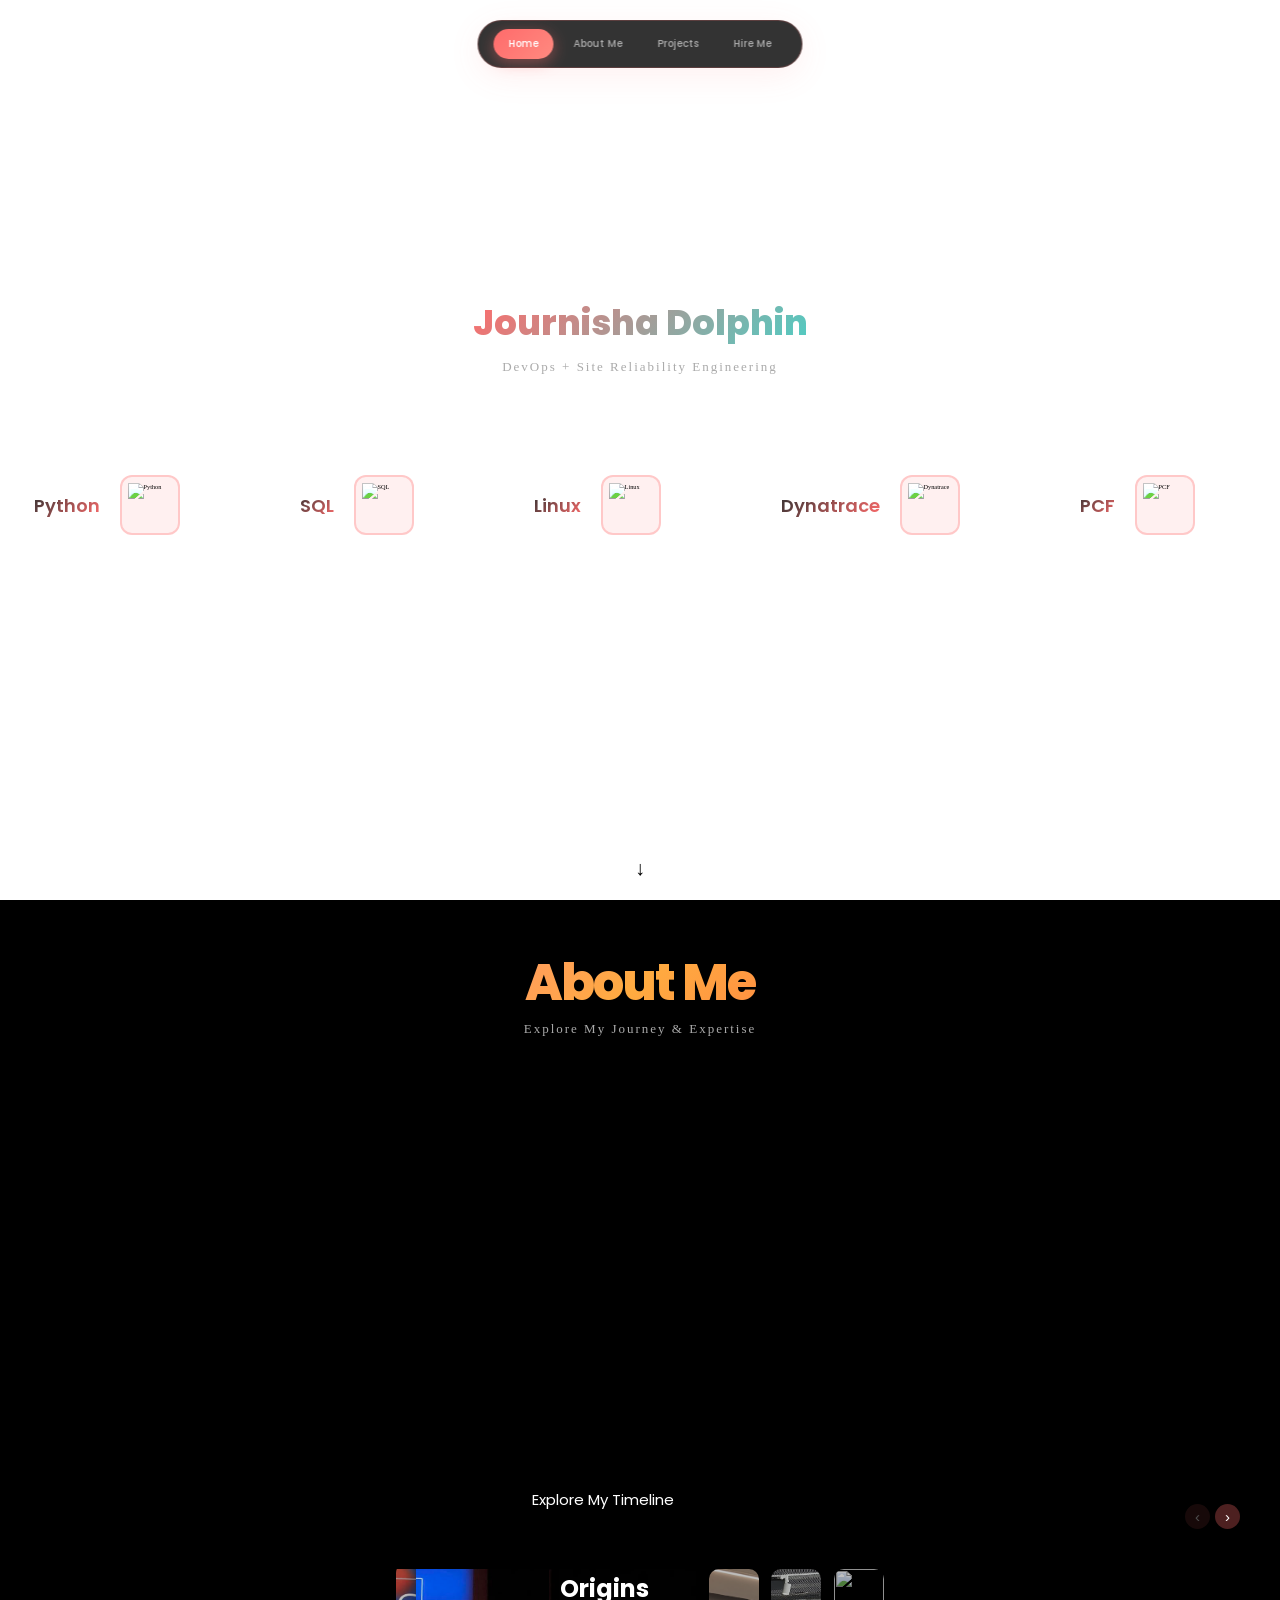
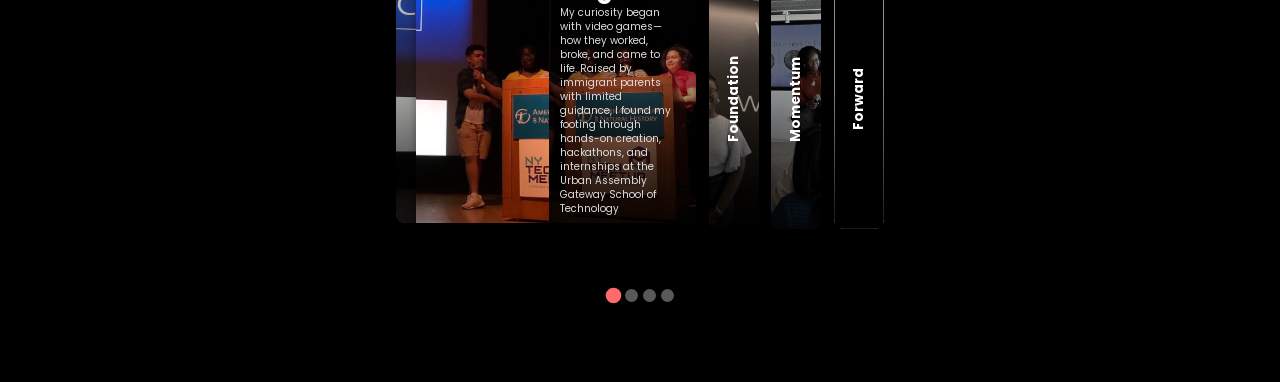
==== commit 8df4f851: "Major changes to website ui, project section under construction" ====
--- a/index.html
+++ b/index.html
@@ -3,237 +3,992 @@
 <head>
     <meta charset="UTF-8">
     <meta name="viewport" content="width=device-width, initial-scale=1.0">
-    <title>Journisha Dolphin - Portfolio</title>
-    <link rel="stylesheet" href="styles.css">
+    <title>Journisha Dolphin - Home</title>
+    <link rel="preconnect" href="https://fonts.googleapis.com">
+    <link rel="preconnect" href="https://fonts.gstatic.com" crossorigin>
+    <link href="https://fonts.googleapis.com/css2?family=Caudex:ital,wght@0,400;0,700&display=swap" rel="stylesheet">
+    <link href="https://fonts.googleapis.com/css2?family=Poppins:wght@300;400;500;600;700;800&display=swap" rel="stylesheet">
+    <script src="https://cdnjs.cloudflare.com/ajax/libs/gsap/3.12.2/gsap.min.js"></script>
+    <script src="https://cdnjs.cloudflare.com/ajax/libs/gsap/3.12.2/ScrollTrigger.min.js"></script>
+    <script src="https://cdnjs.cloudflare.com/ajax/libs/gsap/3.12.2/SplitText.min.js"></script>
+    <script src="script.js"></script>
+    <style>
+      * {
+            margin: 0;
+            padding: 0;
+            box-sizing: border-box;
+        }
+
+        body, html {
+            background-color: black;
+            font-size: 62.5%;
+        }
+
+        /* Navbar Styles */
+        nav {
+            position: fixed;
+            top: 2rem;
+            left: 50%;
+            transform: translateX(-50%);
+            z-index: 1000;
+            animation: slideDown 0.6s ease-out;
+        }
+
+        .nav-container {
+            display: flex;
+            gap: 0.5rem;
+            background: rgba(0, 0, 0, 0.8);
+            backdrop-filter: blur(20px);
+            border: 1px solid rgba(255, 107, 107, 0.2);
+            border-radius: 50px;
+            padding: 0.8rem 1.5rem;
+            box-shadow: 0 8px 32px rgba(255, 107, 107, 0.1);
+            transition: all 0.3s ease;
+        }
+
+        .nav-container:hover {
+            background: rgba(0, 0, 0, 0.9);
+            border-color: rgba(255, 107, 107, 0.4);
+            box-shadow: 0 8px 32px rgba(255, 107, 107, 0.2);
+        }
+
+        nav a {
+            position: relative;
+            padding: 0.7rem 1.5rem;
+            font-family: 'Poppins', sans-serif;
+            font-size: 1rem;
+            font-weight: 500;
+            color: #aaa;
+            text-decoration: none;
+            border-radius: 50px;
+            transition: all 0.3s cubic-bezier(0.175, 0.885, 0.32, 1.275);
+            cursor: pointer;
+            white-space: nowrap;
+        }
+
+        nav a:hover,
+        nav a.active {
+            color: #fff;
+            background: linear-gradient(135deg, rgba(255, 107, 107, 0.3) 0%, rgba(255, 138, 128, 0.2) 100%);
+        }
+
+        nav a.active {
+            background: linear-gradient(135deg, #ff6b6b 0%, #ff8a80 100%);
+            color: #fff;
+            box-shadow: 0 4px 15px rgba(255, 107, 107, 0.4);
+        }
+
+        nav a.active::after {
+            content: '';
+            position: absolute;
+            bottom: -8px;
+            left: 50%;
+            transform: translateX(-50%);
+            width: 8px;
+            height: 8px;
+            background: #ff6b6b;
+            border-radius: 50%;
+            opacity: 0;
+            animation: dotPulse 0.6s ease-out forwards;
+        }
+
+        @keyframes slideDown {
+            from {
+                opacity: 0;
+                transform: translateX(-50%) translateY(-20px);
+            }
+            to {
+                opacity: 1;
+                transform: translateX(-50%) translateY(0);
+            }
+        }
+
+        @keyframes dotPulse {
+            0% {
+                transform: translateX(-50%) translateY(0) scale(0);
+                opacity: 1;
+            }
+            100% {
+                transform: translateX(-50%) translateY(-12px) scale(1);
+                opacity: 0;
+            }
+        }
+
+        .marquee-header {
+            text-align: center;
+            z-index: 10;
+            padding: 3rem 2rem 0;
+            animation: fadeInDown 1s ease-out;
+        }
+
+        .marquee-header h1 {
+            font-family: 'Poppins', sans-serif;
+            font-size: 3.5rem;
+            font-weight: 800;
+            margin-bottom: 1rem;
+            background: linear-gradient(135deg, #ff6b6b 0%, #4ecdc4 100%);
+            -webkit-background-clip: text;
+            -webkit-text-fill-color: transparent;
+            background-clip: text;
+        }
+
+        .marquee-header p {
+            font-size: 1.3rem;
+            color: #aaa;
+            font-weight: 300;
+            letter-spacing: 2px;
+        }
+
+        .loop-images {
+            display: flex;
+            align-items: center;
+            justify-content: center;
+            flex-direction: column;
+            height: 100svh;
+            width: 100%;
+            background-color: white;
+            position: relative;
+            overflow: hidden;
+        }
+
+        .logo-loop-container {
+            width: 100%;
+            height: 200px;
+            display: flex;
+            align-items: center;
+            justify-content: center;
+            overflow: hidden;
+            position: relative;
+            margin: 3rem 0;
+        }
+
+        .logo-loop-wrapper {
+            display: flex;
+            gap: 4rem;
+            animation: scrollLoopInfinite 30s linear infinite;
+            will-change: transform;
+        }
+
+        .logo-item {
+            display: flex;
+            align-items: center;
+            justify-content: center;
+            gap: 2rem;
+            flex-shrink: 0;
+            min-width: fit-content;
+            padding: 0 2rem;
+        }
+
+        .logo-text {
+            font-family: 'Poppins', sans-serif;
+            font-size: 1.8rem;
+            font-weight: 600;
+            background: linear-gradient(135deg, #333 0%, #ff6b6b 100%);
+            -webkit-background-clip: text;
+            -webkit-text-fill-color: transparent;
+            background-clip: text;
+            white-space: nowrap;
+        }
+
+        .logo-image {
+            width: 60px;
+            height: 60px;
+            display: flex;
+            align-items: center;
+            justify-content: center;
+            background: rgba(255, 107, 107, 0.1);
+            border-radius: 12px;
+            border: 2px solid rgba(255, 107, 107, 0.3);
+            flex-shrink: 0;
+        }
+
+        .logo-image img {
+            width: 80%;
+            height: 80%;
+            object-fit: contain;
+            filter: brightness(1.2);
+        }
+
+        .logo-separator {
+            font-size: 2rem;
+            color: #ff6b6b;
+            opacity: 0.3;
+            flex-shrink: 0;
+        }
+
+        @keyframes scrollLoopInfinite {
+            0% {
+                transform: translateX(0);
+            }
+            100% {
+                transform: translateX(-50%);
+            }
+        }
+
+        .scroll-indicator {
+            position: absolute;
+            bottom: 2rem;
+            left: 50%;
+            transform: translateX(-50%);
+            font-size: 2rem;
+            color: black;
+            animation: bounce 2s infinite;
+        }
+
+        @keyframes bounce {
+            0%, 100% {
+                transform: translateX(-50%) translateY(0);
+            }
+            50% {
+                transform: translateX(-50%) translateY(-10px);
+            }
+        }
+
+        @keyframes fadeInDown {
+            from {
+                opacity: 0;
+                transform: translateY(-20px);
+            }
+            to {
+                opacity: 1;
+                transform: translateY(0);
+            }
+        }
+
+        section {
+            position: relative;
+            width: 100%;
+            background-color: var(--bg);
+            overflow: hidden;
+        }
+
+        section.hero-section {
+            height: 100svh;
+        }
+
+        section.section2 {
+            height: min-content;
+        }
+
+        .image-motion {
+            width: 100%;
+            height: 100%;
+            border-radius: inherit;
+            object-position: center;
+            transform: rotatex(90deg);
+            transform-origin: 50% 0;
+        }
+
+        .image-motion picture {
+            display: block;
+            width: 100%;
+            height: 100%;
+        }
+
+        .image-motion img {
+            width: 100%;
+            height: 100%;
+            object-fit: cover;
+            background-color: white;
+        }
+
+        /* Section 3 Styles */
+        .section3 {
+            --bg: black;
+            position: relative;
+            display: flex;
+            flex-direction: column;
+            justify-content: center;
+            align-items: center;
+            color: #ffffff;
+            padding: 4rem 2rem 6rem;
+            min-height: auto;
+            background: var(--bg);
+            overflow: visible;
+        }
+
+        .section3-header {
+            text-align: center;
+            margin-bottom: 2rem;
+            width: 100%;
+        }
+
+        .section3-header h1 {
+            font-size: 5rem;
+            font-family: 'Poppins', sans-serif;
+            font-weight: 800;
+            margin-bottom: 1rem;
+            background: linear-gradient(135deg, #ff6b6b 0%, #ff8a80 25%, #ffab40 50%, #ff7043 75%, #ff5722 100%);
+            -webkit-background-clip: text;
+            -webkit-text-fill-color: transparent;
+            background-clip: text;
+            line-height: 1.1;
+            letter-spacing: -2px;
+        }
+
+        .section3-header p {
+            font-size: 1.3rem;
+            color: #aaa;
+            font-weight: 300;
+            letter-spacing: 2px;
+        }
+
+        /* Slider Styles */
+        :root {
+            --gap: 1.25rem;
+            --speed: 0.55s cubic-bezier(0.25, 0.46, 0.45, 0.94);
+            --closed: 5rem;
+            --open: 30rem;
+            --accent: #ff6b6b;
+        }
+
+        .head {
+            max-width: 1400px;
+            margin: auto;
+            padding: 40px 20px;
+            display: flex;
+            justify-content: space-between;
+            align-items: flex-end;
+            gap: 2rem;
+            width: 100%;
+        }
+
+        .head h2 {
+            font: 400 1.5rem/1.2 'Poppins', sans-serif;
+            color: #fff;
+        }
+
+        .controls {
+            display: flex;
+            flex-direction: row;
+            gap: 0.5rem;
+        }
+
+        .nav-btn {
+            width: 2.5rem;
+            height: 2.5rem;
+            border: none;
+            border-radius: 50%;
+            background: rgba(255, 107, 107, 0.3);
+            color: #fff;
+            font-size: 1.5rem;
+            display: flex;
+            align-items: center;
+            justify-content: center;
+            cursor: pointer;
+            transition: 0.3s;
+        }
+
+        .nav-btn:hover {
+            background: var(--accent);
+        }
+
+        .nav-btn:disabled {
+            opacity: 0.3;
+            cursor: default;
+        }
+
+        .slider {
+            max-width: 1400px;
+            margin: auto;
+            overflow: hidden;
+            width: 100%;
+        }
+
+        .track {
+            display: flex;
+            gap: var(--gap);
+            align-items: flex-start;
+            justify-content: center;
+            scroll-behavior: smooth;
+            scroll-snap-type: x mandatory;
+            padding-bottom: 40px;
+            overflow-x: auto;
+            overflow-y: hidden;
+        }
+
+        .track::-webkit-scrollbar {
+            display: none;
+        }
+
+        .project-card {
+            position: relative;
+            flex: 0 0 var(--closed);
+            height: 26rem;
+            border-radius: 1rem;
+            overflow: hidden;
+            cursor: pointer;
+            transition: flex-basis var(--speed), transform var(--speed);
+            scroll-snap-align: center;
+        }
+
+        .project-card[active] {
+            flex-basis: var(--open);
+            transform: translateY(-6px);
+            box-shadow: 0 18px 55px rgba(0, 0, 0, 0.45);
+        }
+
+        .project-card__bg {
+            position: absolute;
+            inset: 0;
+            width: 100%;
+            height: 100%;
+            object-fit: cover;
+            filter: brightness(0.75) saturate(75%);
+            transition: filter 0.3s, transform var(--speed);
+        }
+
+        .project-card:hover .project-card__bg {
+            filter: brightness(0.9) saturate(100%);
+            transform: scale(1.06);
+        }
+
+        .project-card__content {
+            position: absolute;
+            inset: 0;
+            display: flex;
+            flex-direction: column;
+            justify-content: center;
+            align-items: center;
+            gap: 0.7rem;
+            padding: 0;
+            background: linear-gradient(transparent 40%, rgba(0, 0, 0, 0.85) 100%);
+            z-index: 2;
+        }
+
+        .project-card__title {
+            color: #fff;
+            font-weight: 700;
+            font-size: 1.35rem;
+            writing-mode: vertical-rl;
+            transform: rotate(180deg);
+            font-family: 'Poppins', sans-serif;
+        }
+
+        .project-card__thumb,
+        .project-card__desc,
+        .project-card__btn {
+            display: none;
+        }
+
+        .project-card[active] .project-card__content {
+            flex-direction: row;
+            align-items: center;
+            padding: 1.2rem 2rem;
+            gap: 1.1rem;
+        }
+
+        .project-card[active] .project-card__title {
+            writing-mode: horizontal-tb;
+            transform: none;
+            font-size: 2.4rem;
+        }
+
+        .project-card[active] .project-card__thumb,
+        .project-card[active] .project-card__desc,
+        .project-card[active] .project-card__btn {
+            display: block;
+        }
+
+        .project-card__thumb {
+            width: 133px;
+            height: 269px;
+            border-radius: 0.45rem;
+            object-fit: cover;
+            box-shadow: 0 4px 10px rgba(0, 0, 0, 0.4);
+        }
+
+        .project-card__desc {
+            color: #ddd;
+            font-size: 1rem;
+            line-height: 1.4;
+            max-width: 16rem;
+            font-family: 'Poppins', sans-serif;
+        }
+
+        .project-card__btn {
+            padding: 0.55rem 1.3rem;
+            border: none;
+            border-radius: 9999px;
+            background: var(--accent);
+            color: #fff;
+            font-size: 0.9rem;
+            font-weight: 600;
+            cursor: pointer;
+            font-family: 'Poppins', sans-serif;
+        }
+
+        .project-card__btn:hover {
+            background: #ff824f;
+        }
+
+        .dots {
+            display: flex;
+            gap: 0.5rem;
+            justify-content: center;
+            padding: 20px 0;
+        }
+
+        .dot {
+            width: 13px;
+            height: 13px;
+            border-radius: 50%;
+            background: rgba(255, 255, 255, 0.35);
+            cursor: pointer;
+            transition: 0.3s;
+        }
+
+        .dot.active {
+            background: var(--accent);
+            transform: scale(1.2);
+        }
+
+        .features {
+            display: grid;
+            grid-template-columns: repeat(auto-fit, minmax(320px, 1fr));
+            gap: 2.5rem;
+            margin-top: 4rem;
+            width: 100%;
+            max-width: 1200px;
+        }
+
+        .feature {
+            background: linear-gradient(145deg, rgba(255, 107, 107, 0.1) 0%, rgba(255, 138, 128, 0.05) 100%);
+            backdrop-filter: blur(20px);
+            border: 1px solid rgba(255, 107, 107, 0.3);
+            border-radius: 25px;
+            padding: 3.5rem 2.5rem;
+            text-align: center;
+            transition: all 0.4s cubic-bezier(0.175, 0.885, 0.32, 1.275);
+            cursor: pointer;
+        }
+
+        .feature:hover {
+            transform: translateY(-15px) scale(1.02);
+            background: linear-gradient(145deg, rgba(255, 107, 107, 0.2) 0%, rgba(255, 138, 128, 0.1) 100%);
+            border-color: rgba(255, 107, 107, 0.6);
+        }
+
+        .feature h3 {
+            font-size: 1.8rem;
+            font-family: 'Poppins', sans-serif;
+            font-weight: 700;
+            color: #ffffff;
+            margin-bottom: 1.5rem;
+            background: linear-gradient(135deg, #ffffff 0%, #ff6b6b 100%);
+            -webkit-background-clip: text;
+            -webkit-text-fill-color: transparent;
+            background-clip: text;
+        }
+
+        .feature p {
+            font-size: 1.1rem;
+            font-family: 'Poppins', sans-serif;
+            font-weight: 300;
+            color: #aaa;
+            line-height: 1.7;
+        }
+
+        @media (max-width: 768px) {
+            .marquee-header h1 {
+                font-size: 2.5rem;
+            }
+
+            .logo-loop-container {
+                height: 150px;
+                margin: 2rem 0;
+            }
+
+            .logo-text {
+                font-size: 1.3rem;
+            }
+
+            .logo-image {
+                width: 50px;
+                height: 50px;
+            }
+
+            .section3-header h1 {
+                font-size: 3.5rem;
+            }
+
+            .features {
+                grid-template-columns: 1fr;
+            }
+
+            :root {
+                --closed: 4rem;
+                --open: 22rem;
+            }
+
+            .head {
+                padding: 30px 15px 20px;
+                flex-direction: column;
+                align-items: flex-start;
+                gap: 1rem;
+            }
+
+            .track {
+                flex-direction: column;
+                scroll-snap-type: y mandatory;
+                gap: 0.8rem;
+                padding-bottom: 20px;
+            }
+
+            .project-card {
+                height: auto;
+                min-height: 80px;
+                flex: 0 0 auto;
+                width: 100%;
+                scroll-snap-align: start;
+            }
+
+            .project-card[active] {
+                min-height: 300px;
+                transform: none;
+                box-shadow: 0 8px 25px rgba(0, 0, 0, 0.3);
+            }
+
+            .project-card__content {
+                flex-direction: row;
+                justify-content: flex-start;
+                padding: 1rem;
+                align-items: center;
+                gap: 1rem;
+            }
+
+            .project-card__title {
+                writing-mode: horizontal-tb;
+                transform: none;
+                font-size: 1.2rem;
+            }
+
+            .project-card[active] .project-card__content {
+                align-items: flex-start;
+                padding: 1.5rem;
+            }
+
+            .project-card[active] .project-card__title {
+                font-size: 1.8rem;
+                margin-bottom: 1rem;
+            }
+
+            .project-card[active] .project-card__thumb {
+                width: 200px;
+                height: 267px;
+                border-radius: 0.35rem;
+                margin-bottom: 1rem;
+            }
+
+            .project-card[active] .project-card__desc {
+                font-size: 0.95rem;
+                max-width: 100%;
+                margin-bottom: 1rem;
+            }
+
+            .project-card[active] .project-card__btn {
+                align-self: center;
+                width: 100%;
+                text-align: center;
+                padding: 0.7rem;
+            }
+
+            .dots {
+                display: none;
+            }
+
+            .controls {
+                width: 100%;
+                justify-content: space-between;
+                padding: 0;
+            }
+            .present-img {
+                width: 100%;
+                height: 100%;
+                object-fit: cover;
+                object-position: 70% center; /* shift right */
+            }
+
+        }  
+    </style>
 </head>
 <body>
     <!-- Navigation -->
     <nav>
         <div class="nav-container">
-            <div class="logo">JD</div>
-            <ul class="nav-links">
-                <li><a href="#home" class="nav-link active">Home</a></li>
-                <li><a href="#journey">My Journey</a></li>
-                <li><a href="#projects">Projects</a></li>
-                <li><a href="#hire">Hire Me</a></li>
-            </ul>
+            <a href="#home" class="nav-link active">Home</a>
+            <a href="#aboutme" class="nav-link">About Me</a>
+            <a href="projects.html" class="nav-link">Projects</a>
+            <a href="hire.html" class="nav-link">Hire Me</a>
         </div>
     </nav>
 
-    <!-- Home Section -->
-    <section id="home" class="section home-section">
-        <div class="home-content">
-            <div class="home-text">
-                <span class="greeting">Hello, I'm</span>
-                <h1 class="name">Journisha Dolphin</h1>
-                <p class="tagline">Business Operations Engineer | DevOps & Site Reliability</p>
-                <p class="description">
-                    Specializing in building reliable, scalable systems and automating processes 
-                    to drive efficiency. With expertise spanning platform stability, observability tools, 
-                    CI/CD pipeline integration, and full-stack development.
-                </p>
-                <div class="home-stats">
-                    <div class="stat">
-                        <span class="stat-number">4</span>
-                        <span class="stat-label">Years Experience</span>
-                    </div>
-                    <div class="stat">
-                        <span class="stat-number">40%</span>
-                        <span class="stat-label">Efficiency Increase</span>
-                    </div>
-                    <div class="stat">
-                        <span class="stat-number">1000+</span>
-                        <span class="stat-label">Users Supported</span>
-                    </div>
-                </div>
-                <div class="home-buttons">
-                    <a href="#journey" class="btn btn-primary">Explore My Journey</a>
-                    <a href="#hire" class="btn btn-secondary">Get In Touch</a>
+    <!-- Hero Section -->
+    <section class="loop-images hero-section" id="home" style="--bg: white;">
+        <div class="marquee-header">
+            <h1>Journisha Dolphin</h1>
+            <p>DevOps + Site Reliability Engineering</p>
+        </div>
+                    
+        <div class="logo-loop-container">
+            <div class="logo-loop-wrapper">
+                <div class="logo-item">
+                    <span class="logo-text">Docker</span>
+                    <div class="logo-image">
+                        <img src="https://cdn4.iconfinder.com/data/icons/logos-and-brands/512/97_Docker_logo_logos-512.png" alt="Docker">
+                    </div>
+                </div>
+                <div class="logo-separator"></div>
+                <div class="logo-item">
+                    <span class="logo-text">Amazon Web Services</span>
+                    <div class="logo-image">
+                        <img src="https://upload.wikimedia.org/wikipedia/commons/thumb/9/93/Amazon_Web_Services_Logo.svg/2560px-Amazon_Web_Services_Logo.svg.png" alt="AWS">
+                    </div>
+                </div>
+                <div class="logo-separator"></div>
+                <div class="logo-item">
+                    <span class="logo-text">Prometheus</span>
+                    <div class="logo-image">
+                        <img src="https://images.icon-icons.com/2107/PNG/512/file_type_prometheus_icon_130229.png" alt="Prometheus">
+                    </div>
+                </div>
+                <div class="logo-separator"></div>
+                <div class="logo-item">
+                    <span class="logo-text">Python</span>
+                    <div class="logo-image">
+                        <img src="https://upload.wikimedia.org/wikipedia/commons/thumb/c/c3/Python-logo-notext.svg/2048px-Python-logo-notext.svg.png" alt="Python">
+                    </div>
+                </div>
+                <div class="logo-separator"></div>
+                <div class="logo-item">
+                    <span class="logo-text">SQL</span>
+                    <div class="logo-image">
+                        <img src="https://upload.wikimedia.org/wikipedia/commons/8/87/Sql_data_base_with_logo.png" alt="SQL">
+                    </div>
+                </div>
+                <div class="logo-separator"></div>
+                <div class="logo-item">
+                    <span class="logo-text">Linux</span>
+                    <div class="logo-image">
+                        <img src="https://upload.wikimedia.org/wikipedia/commons/thumb/3/35/Tux.svg/1012px-Tux.svg.png" alt="Linux">
+                    </div>
+                </div>
+                <div class="logo-separator"></div>
+                <div class="logo-item">
+                    <span class="logo-text">Dynatrace</span>
+                    <div class="logo-image">
+                        <img src="https://companieslogo.com/img/orig/DT-89e31c0c.png?t=1720244491" alt="Dynatrace">
+                    </div>
+                </div>
+                <div class="logo-separator"></div>
+                <div class="logo-item">
+                    <span class="logo-text">PCF</span>
+                    <div class="logo-image">
+                        <img src="https://avatars.githubusercontent.com/u/5497370?s=200&v=4" alt="PCF">
+                    </div>
+                </div>
+                <div class="logo-separator"></div>
+                <div class="logo-item">
+                    <span class="logo-text">Splunk</span>
+                    <div class="logo-image">
+                        <img src="https://logos-world.net/wp-content/uploads/2022/11/Splunk-Emblem.png" alt="Splunk">
+                    </div>
+                </div>
+                <div class="logo-separator"></div>
+                <div class="logo-item">
+                    <span class="logo-text">Jira</span>
+                    <div class="logo-image">
+                        <img src="https://cdn-icons-png.flaticon.com/512/5968/5968875.png" alt="Jira">
+                    </div>
+                </div>
+                <div class="logo-separator"></div>
+                <div class="logo-item">
+                    <span class="logo-text">Jenkins</span>
+                    <div class="logo-image">
+                        <img src="https://upload.wikimedia.org/wikipedia/commons/thumb/e/e9/Jenkins_logo.svg/1483px-Jenkins_logo.svg.png" alt="Jenkins">
+                    </div>
+                </div>
+                <div class="logo-separator"></div>
+                <div class="logo-item">
+                    <span class="logo-text">Docker</span>
+                    <div class="logo-image">
+                        <img src="https://cdn4.iconfinder.com/data/icons/logos-and-brands/512/97_Docker_logo_logos-512.png" alt="Docker">
+                    </div>
                 </div>
             </div>
         </div>
+
+        <div class="scroll-indicator">↓</div>
     </section>
 
-    <!-- My Journey Section (Carousel) -->
-    <section id="journey" class="section journey-section">
-        <div class="section-header">
-            <h2>My Professional Journey</h2>
-            <p class="section-subtitle">Click any card to explore my experience in detail</p>
+    <!-- Image Section -->
+    <section class="section2" style="--bg: black;">
+        <div class="image-motion">
+            <picture>
+                <img src="https://i.postimg.cc/1ztkf4hX/moveimage.png" alt="transition">
+            </picture>
         </div>
-        
-        <div class="carousel">
-            <div class="carousel-item">
-                <div class="carousel-box">
-                    <div class="title">Mastercard</div>
-                    <div class="num">01</div>
-                    <img src="https://images.unsplash.com/photo-1486406146926-c627a92ad1ab?w=800" alt="Mastercard" />
-                </div>
-            </div>
-
-            <div class="carousel-item">
-                <div class="carousel-box">
-                    <div class="title">Hospital for Special Surgery</div>
-                    <div class="num">02</div>
-                    <img src="https://images.unsplash.com/photo-1519389950473-47ba0277781c?w=800" alt="Hospital" />
-                </div>
-            </div>
-
-            <div class="carousel-item">
-                <div class="carousel-box">
-                    <div class="title">America On Tech, Inc.</div>
-                    <div class="num">03</div>
-                    <img src="https://images.unsplash.com/photo-1524178232363-1fb2b075b655?w=800" alt="America On Tech" />
-                </div>
-            </div>
-
-            <div class="carousel-item">
-                <div class="carousel-box">
-                    <div class="title">PureWow</div>
-                    <div class="num">04</div>
-                    <img src="https://images.unsplash.com/photo-1460925895917-afdab827c52f?w=800" alt="PureWow" />
-                </div>
+    </section>
+
+    <!-- About Me / Welcome Section -->
+    <section style="--bg: black;" class="section3" id="aboutme">
+        <div class="section3-header">
+            <h1>About Me</h1>
+            <p>Explore My Journey & Expertise</p>
+        </div>
+        <iframe width="696" height="394" src="https://www.youtube.com/embed/PNtVywz04JA" title="2024 Innovators and Disruptors Award Powered by America On Tech // 10 Year Anniversary" frameborder="0" allow="accelerometer; autoplay; clipboard-write; encrypted-media; gyroscope; picture-in-picture; web-share" referrerpolicy="strict-origin-when-cross-origin" allowfullscreen></iframe><div class="head">
+        <div class="section3-header">
+            <h2>Explore My Timeline</h2>
+        </div>
+        <div class="controls">
+                <button id="prev" class="nav-btn" aria-label="Prev">‹</button>
+                <button id="next" class="nav-btn" aria-label="Next">›</button>
+        </div>
+        </div>
+
+        <div class="slider">
+            <div class="track" id="track">
+                <article class="project-card" active>
+                    <img class="project-card__bg" src="assets/hackathon img.PNG" alt="">
+                    <div class="project-card__content">
+                        <img class="project-card__thumb" src="assets/hackathon img.PNG" alt="">
+                        <div>
+                            <h3 class="project-card__title">Origins</h3>
+                            <p class="project-card__desc">My curiosity began with video games—how they worked, broke, and came to life. Raised by immigrant parents with limited guidance, I found my footing through hands-on creation, hackathons, and internships at the Urban Assembly Gateway School of Technology</p>
+                            
+                        </div>
+                    </div>
+                </article>
+
+                <article class="project-card">
+                    <img class="project-card__bg" src="assets/collegepic.JPG" alt="">
+                    <div class="project-card__content">
+                        <img class="project-card__thumb" src="assets/collegepic.JPG" alt="">
+                        <div>
+                            <h3 class="project-card__title">Foundation</h3>
+                            <p class="project-card__desc">I studied computer science, learning the fundamentals of systems, algorithms, and how computers truly operate beneath the surface. The rigor pushed me into increasingly challenging internships that tested my resilience and sharpened my technical confidence.</p>
+                           
+                        </div>
+                    </div>
+                </article>
+
+                <article class="project-card">
+                    <img class="project-card__bg" src="assets/present.jpg" alt="" class="present-img">
+                    <div class="project-card__content">
+                        <img class="project-card__thumb" src="assets/present.jpg">
+                        <div>
+                            <h3 class="project-card__title">Momentum</h3>
+                            <p class="project-card__desc">Today, I drive impact within my organization while continuously expanding my skills in reliability, automation, and large-scale systems. Beyond work, I build personal projects and share my journey to inspire others navigating their own paths in tech.</p>
+                            
+                        </div>
+                    </div>
+                </article>
+
+                <article class="project-card">
+                    <img class="project-card__bg" src="https://images.unsplash.com/photo-1519389950473-47ba0277781c?w=600&h=520&fit=crop" alt="">
+                    <div class="project-card__content">
+                        <img class="project-card__thumb" src="https://images.unsplash.com/photo-1519389950473-47ba0277781c?w=200&h=400&fit=crop" alt="">
+                        <div>
+                            <h3 class="project-card__title">Forward</h3>
+                            <p class="project-card__desc">Looking ahead, I aim to deepen my influence by designing data-driven, reliable solutions that scale and endure. My goal is to blend engineering excellence with thoughtful problem-solving to create meaningful, lasting impact.</p>
+                             <button class="project-card__btn">Hire Me</button>
+                        </div>
+                    </div>
+                </article>
+
+                
             </div>
         </div>
-    </section>
-
-    <!-- Projects Section -->
-    <section id="projects" class="section projects-section">
-        <div class="section-header">
-            <h2>Featured Projects</h2>
-            <p class="section-subtitle">A showcase of my technical achievements</p>
-        </div>
-        
-        <div class="projects-grid">
-            <div class="project-card">
-                <div class="project-number">01</div>
-                <h3>PCF Applications Dashboard</h3>
-                <p>Developed a comprehensive monitoring dashboard leveraging observability tools to provide real-time insights into application performance and system relationships.</p>
-                <div class="project-tech">
-                    <span class="tech-badge">Dynatrace</span>
-                    <span class="tech-badge">Splunk</span>
-                    <span class="tech-badge">PCF</span>
-                </div>
-                <div class="project-impact">
-                    <span class="impact-label">Impact:</span>
-                    <span class="impact-value">Improved system visibility across 100+ applications</span>
-                </div>
-            </div>
-            
-            <div class="project-card">
-                <div class="project-number">02</div>
-                <h3>CI/CD Pipeline Automation</h3>
-                <p>Implemented automated deployment processes that significantly reduced manual effort and deployment time while maintaining high reliability standards.</p>
-                <div class="project-tech">
-                    <span class="tech-badge">Digital.ai Release</span>
-                    <span class="tech-badge">Jenkins</span>
-                    <span class="tech-badge">Artifactory</span>
-                </div>
-                <div class="project-impact">
-                    <span class="impact-label">Impact:</span>
-                    <span class="impact-value">40% reduction in manual effort, 20% faster deployments</span>
-                </div>
-            </div>
-
-            <div class="project-card">
-                <div class="project-number">03</div>
-                <h3>Mobile App Development</h3>
-                <p>Created an intuitive mobile application using React Native, focusing on seamless user experience and platform integration.</p>
-                <div class="project-tech">
-                    <span class="tech-badge">React Native</span>
-                    <span class="tech-badge">Android Studio</span>
-                    <span class="tech-badge">Git</span>
-                </div>
-                <div class="project-impact">
-                    <span class="impact-label">Impact:</span>
-                    <span class="impact-value">Extended platform reach to mobile users</span>
-                </div>
-            </div>
-
-            <div class="project-card">
-                <div class="project-number">04</div>
-                <h3>Security Analysis System</h3>
-                <p>Conducted comprehensive data analysis and automated security processes for over 1000 employees across 75 departments.</p>
-                <div class="project-tech">
-                    <span class="tech-badge">Python</span>
-                    <span class="tech-badge">EPIC</span>
-                    <span class="tech-badge">FastSOAR</span>
-                </div>
-                <div class="project-impact">
-                    <span class="impact-label">Impact:</span>
-                    <span class="impact-value">Mitigated 45+ security vulnerabilities</span>
-                </div>
-            </div>
-        </div>
-    </section>
-
-    <!-- Hire Me Section -->
-    <section id="hire" class="section hire-section">
-        <div class="hire-content">
-            <h2>Let's Work Together</h2>
-            <p class="hire-description">
-                I'm always interested in hearing about new opportunities, challenging projects, 
-                and innovative collaborations. Whether you're looking for DevOps expertise, 
-                SRE consultation, or full-stack development, I'd love to hear from you.
-            </p>
-            
-            <div class="contact-info">
-                <div class="contact-item">
-                    <div class="contact-icon">✉️</div>
-                    <div class="contact-details">
-                        <span class="contact-label">Email</span>
-                        <a href="mailto:journisha77@gmail.com">journisha77@gmail.com</a>
-                        <a href="mailto:journisha.dolphin@mastercard.com">journisha.dolphin@mastercard.com</a>
-                    </div>
-                </div>
-                
-                <div class="contact-item">
-                    <div class="contact-icon">📱</div>
-                    <div class="contact-details">
-                        <span class="contact-label">Phone</span>
-                        <a href="tel:+16466590999">(646) 659-0999</a>
-                    </div>
-                </div>
-                
-                <div class="contact-item">
-                    <div class="contact-icon">🔗</div>
-                    <div class="contact-details">
-                        <span class="contact-label">Connect</span>
-                        <a href="https://linkedin.com/in/journisha-dolphin-3b1b40156/" target="_blank">LinkedIn</a>
-                        <a href="https://github.com/journishadolphin" target="_blank">GitHub</a>
-                    </div>
-                </div>
-            </div>
-
-            <div class="skills-highlight">
-                <h3>Core Expertise</h3>
-                <div class="skills-list">
-                    <span class="skill-item">DevOps</span>
-                    <span class="skill-item">Site Reliability Engineering</span>
-                    <span class="skill-item">CI/CD Pipelines</span>
-                    <span class="skill-item">Cloud Infrastructure</span>
-                    <span class="skill-item">Observability & Monitoring</span>
-                    <span class="skill-item">Full-Stack Development</span>
-                    <span class="skill-item">Python</span>
-                    <span class="skill-item">Java</span>
-                    <span class="skill-item">JavaScript</span>
-                </div>
-            </div>
-        </div>
-    </section>
-
-    <!-- Modal -->
-    <div class="modal" id="modal">
-        <div class="modal-content">
-            <span class="close-modal" id="closeModal">&times;</span>
-            <div id="modalBody"></div>
-        </div>
-    </div>
-
-    <!-- Footer -->
-    <footer>
-        <p>&copy; 2024 Journisha Dolphin. Crafted with precision and passion.</p>
-    </footer>
-
-    <script src="script.js"></script>
-</body>
-</html>+
+        <div class="dots" id="dots"></div>
+
+     
+    <script>
+      (() => {
+        const track = document.getElementById("track");
+        const wrap = track.parentElement;
+        const cards = Array.from(track.children);
+        const prev = document.getElementById("prev");
+        const next = document.getElementById("next");
+        const dotsBox = document.getElementById("dots");
+        const isMobile = () => matchMedia("(max-width:767px)").matches;
+
+        // Create dots
+        cards.forEach((_, i) => {
+          const dot = document.createElement("span");
+          dot.className = "dot";
+          dot.onclick = () => activate(i, true);
+          dotsBox.appendChild(dot);
+        });
+
+        const dots = Array.from(dotsBox.children);
+        let current = 0;
+
+        function center(i) {
+          const card = cards[i];
+          const axis = isMobile() ? "top" : "left";
+          const size = isMobile() ? "clientHeight" : "clientWidth";
+          const start = isMobile() ? card.offsetTop : card.offsetLeft;
+          wrap.scrollTo({
+            [axis]: start - (wrap[size] / 2 - card[size] / 2),
+            behavior: "smooth"
+          });
+        }
+
+        function toggleUI(i) {
+          cards.forEach((c, k) => c.toggleAttribute("active", k === i));
+          dots.forEach((d, k) => d.classList.toggle("active", k === i));
+          prev.disabled = i === 0;
+          next.disabled = i === cards.length - 1;
+        }
+
+        function activate(i, scroll) {
+          if (i === current) return;
+          current = i;
+          toggleUI(i);
+          if (scroll) center(i);
+        }
+
+        function go(step) {
+          activate(Math.min(Math.max(current + step, 0), cards.length - 1), true);
+        }
+
+        prev.onclick = () => go(-1);
+        next.onclick = () => go(1);
+
+        // Keyboard navigation
+        addEventListener("keydown", (e) => {
+          if (["ArrowRight", "ArrowDown"].includes(e.key)) go(1);
+          if (["ArrowLeft", "ArrowUp"].includes(e.key)) go(-1);
+        }, { passive: true });
+
+        // Card interactions
+        cards.forEach((card, i) => {
+          card.addEventListener("mouseenter", () => 
+            matchMedia("(hover:hover)").matches && activate(i, true)
+          );
+          card.addEventListener("click", () => activate(i, true));
+        });
+
+        // Touch support
+        let sx = 0, sy = 0;
+        track.addEventListener("touchstart", (e) => {
+          sx = e.touches[0].clientX;
+          sy = e.touches[0].clientY;
+        }, { passive: true });
+
+        track.addEventListener("touchend", (e) => {
+          const dx = e.changedTouches[0].clientX - sx;
+          const dy = e.changedTouches[0].clientY - sy;
+          if (isMobile() ? Math.abs(dy) > 60 : Math.abs(dx) > 60)
+            go((isMobile() ? dy : dx) > 0 ? -1 : 1);
+        }, { passive: true });
+
+        // Initialize
+        if (window.matchMedia("(max-width:767px)").matches) dotsBox.hidden = true;
+        addEventListener("resize", () => center(current));
+        toggleUI(0);
+        center(0);
+      })();
+    </script>   
+    </section>
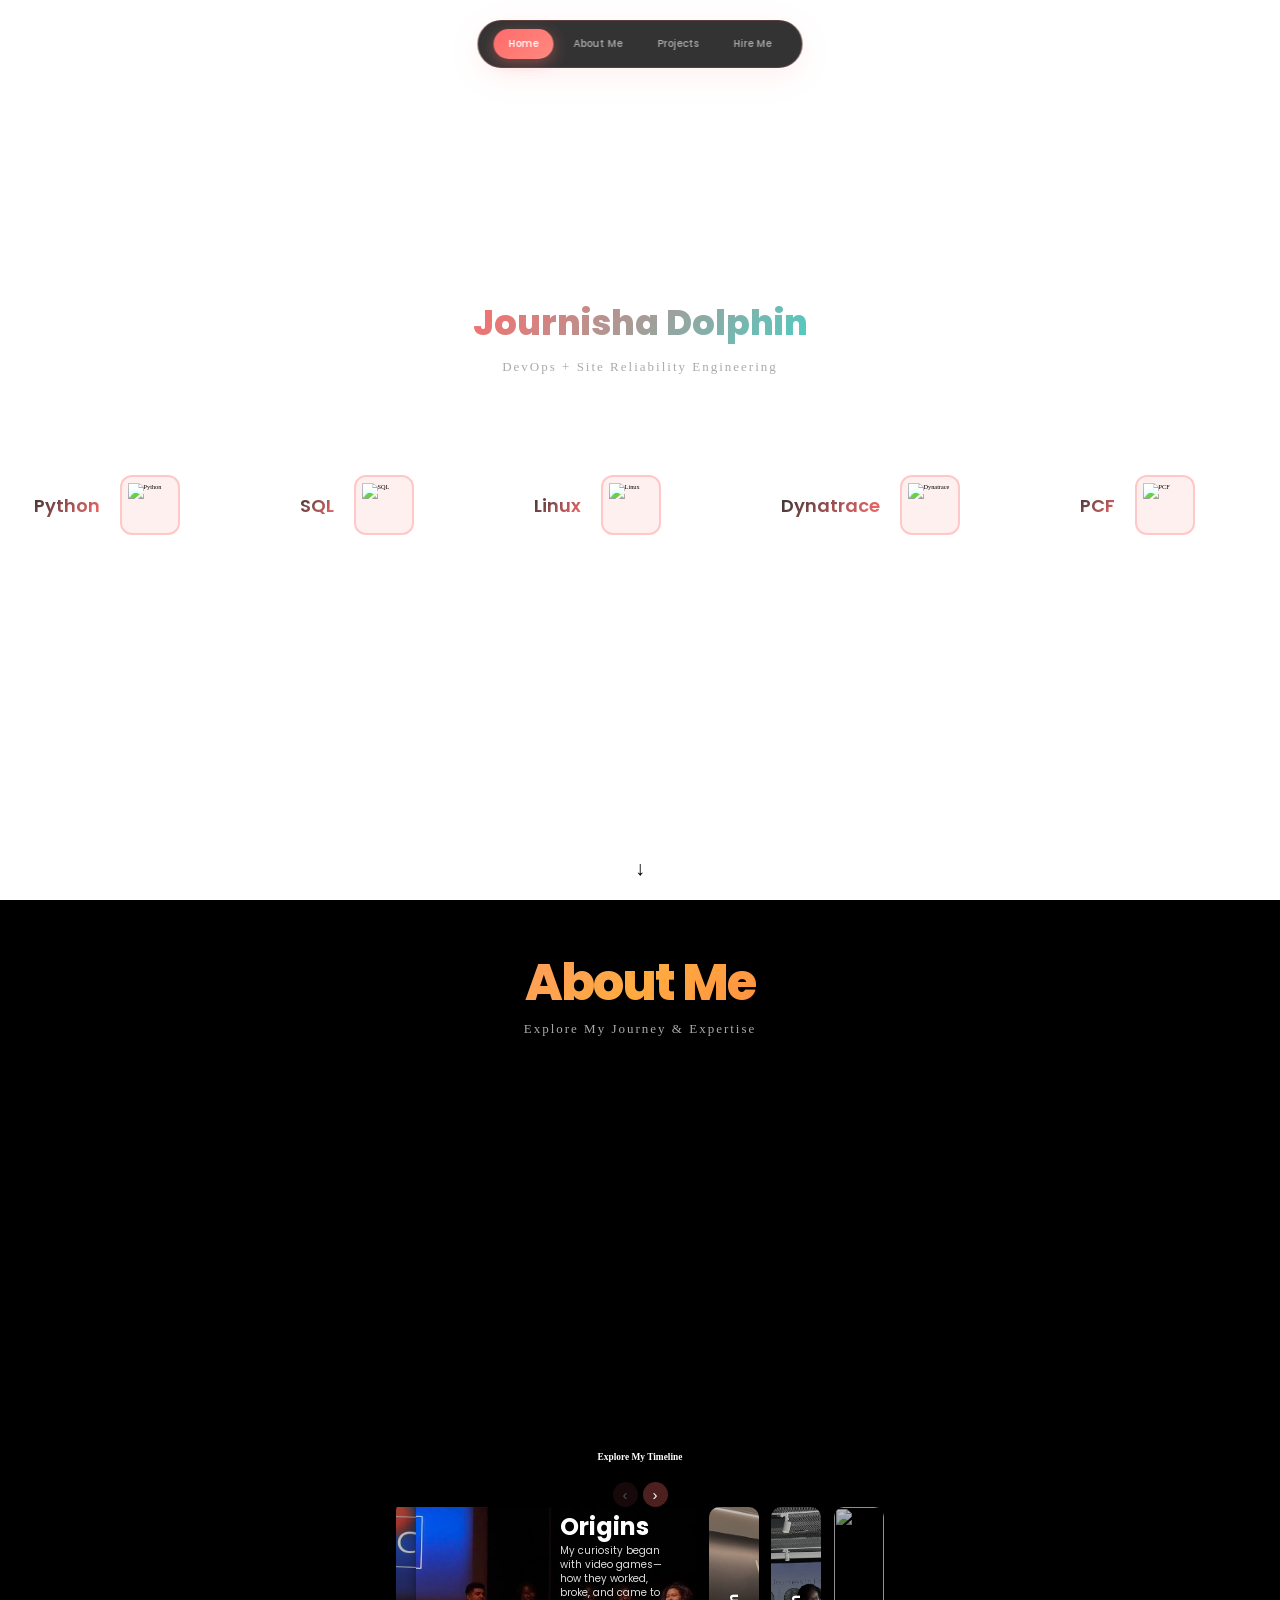
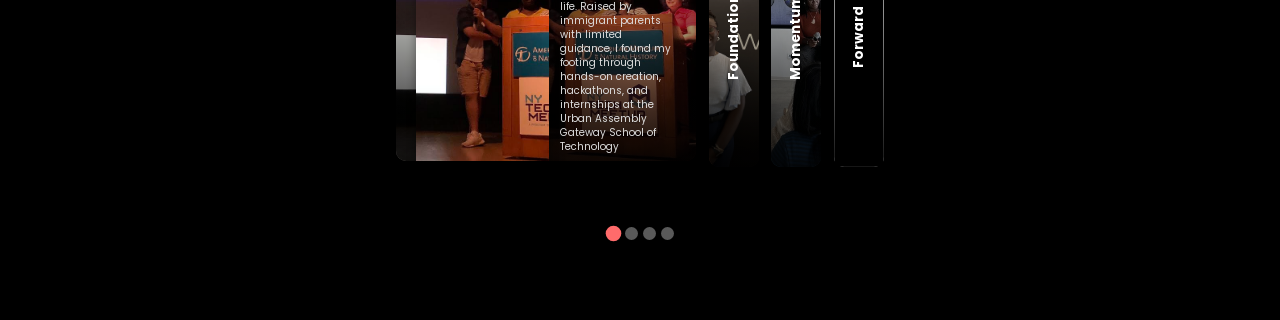
==== commit c5e9c429: "Added proper Youtube Link and also adding pihole metrics (attempt 1)" ====
--- a/index.html
+++ b/index.html
@@ -836,7 +836,8 @@
             <h1>About Me</h1>
             <p>Explore My Journey & Expertise</p>
         </div>
-        <iframe width="696" height="394" src="https://www.youtube.com/embed/PNtVywz04JA" title="2024 Innovators and Disruptors Award Powered by America On Tech // 10 Year Anniversary" frameborder="0" allow="accelerometer; autoplay; clipboard-write; encrypted-media; gyroscope; picture-in-picture; web-share" referrerpolicy="strict-origin-when-cross-origin" allowfullscreen></iframe><div class="head">
+
+        <iframe width="560" height="315" src="https://www.youtube.com/embed/PNtVywz04JA?si=t--5sbfvuh8LTEsf&amp;controls=0&amp;start=1699" title="YouTube video player" frameborder="0" allow="accelerometer; autoplay; clipboard-write; encrypted-media; gyroscope; picture-in-picture; web-share" referrerpolicy="strict-origin-when-cross-origin" allowfullscreen></iframe><div class="head"></div>
         <div class="section3-header">
             <h2>Explore My Timeline</h2>
         </div>
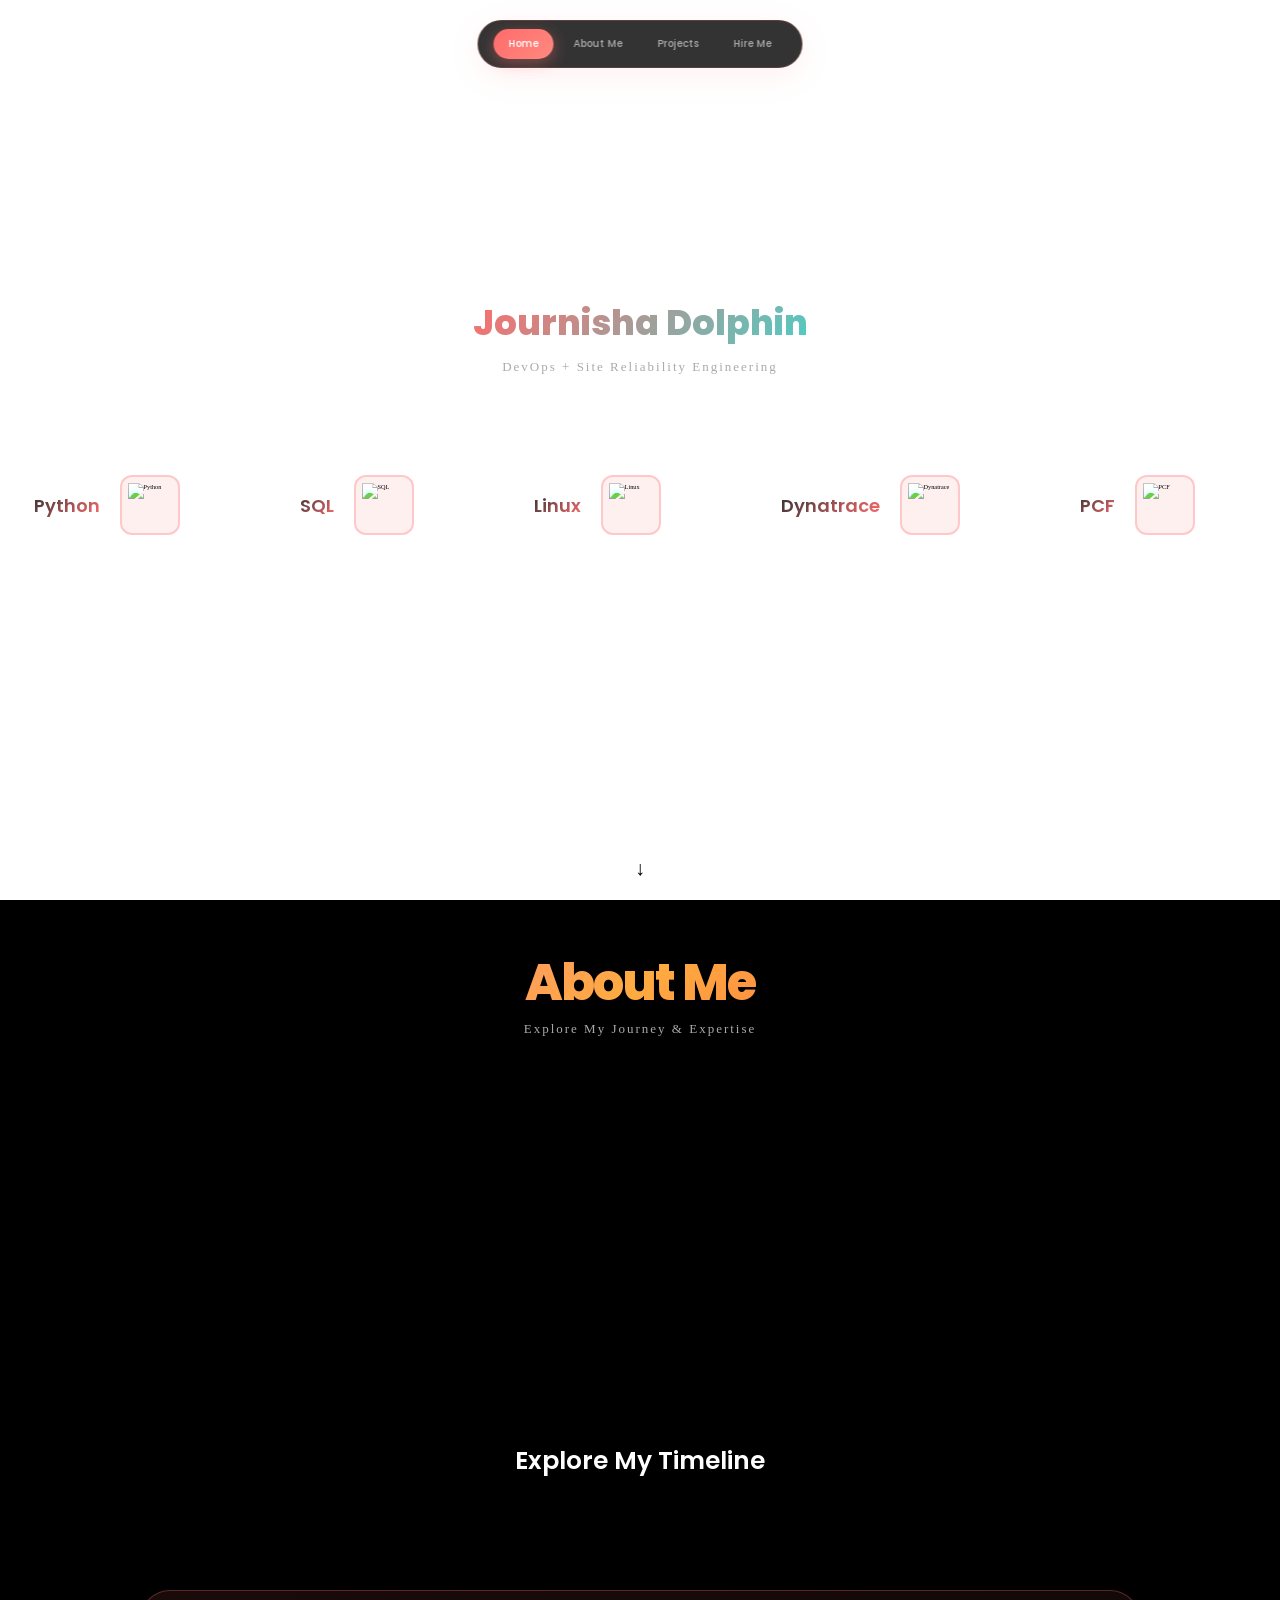
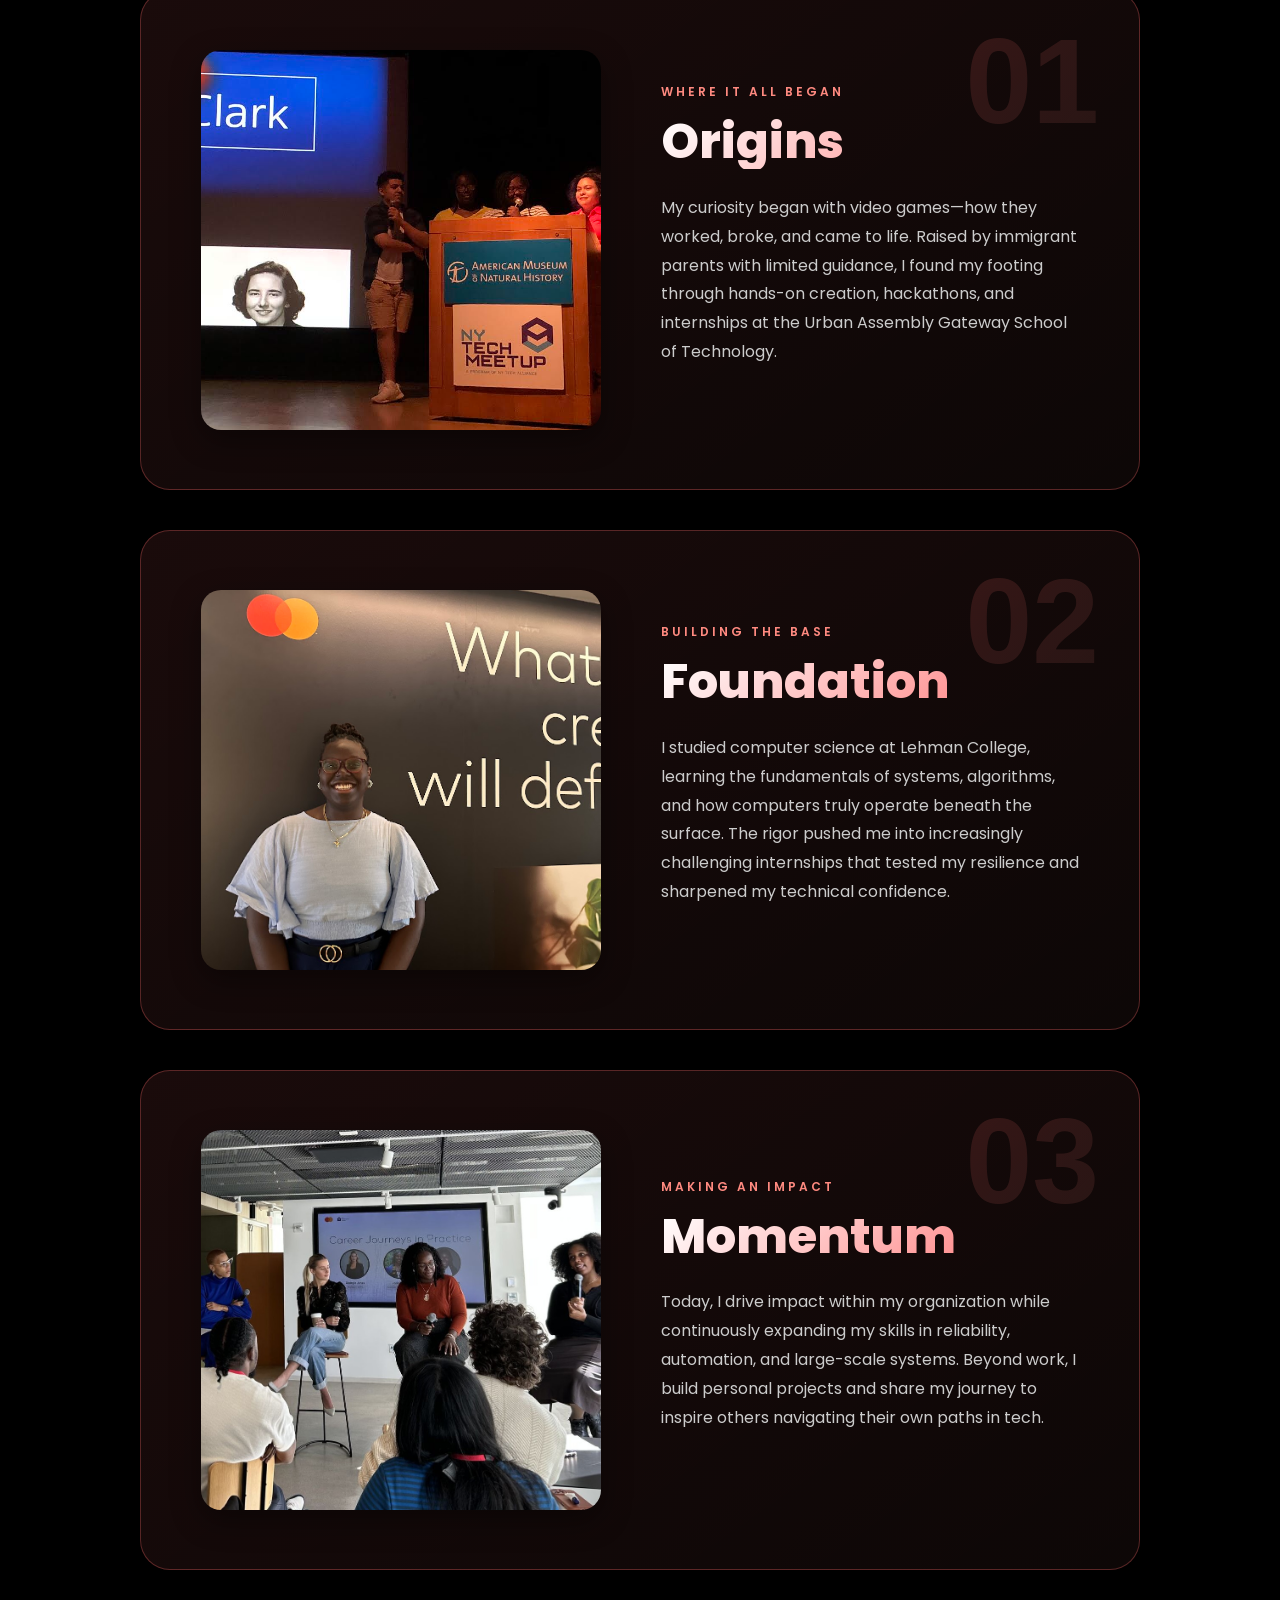
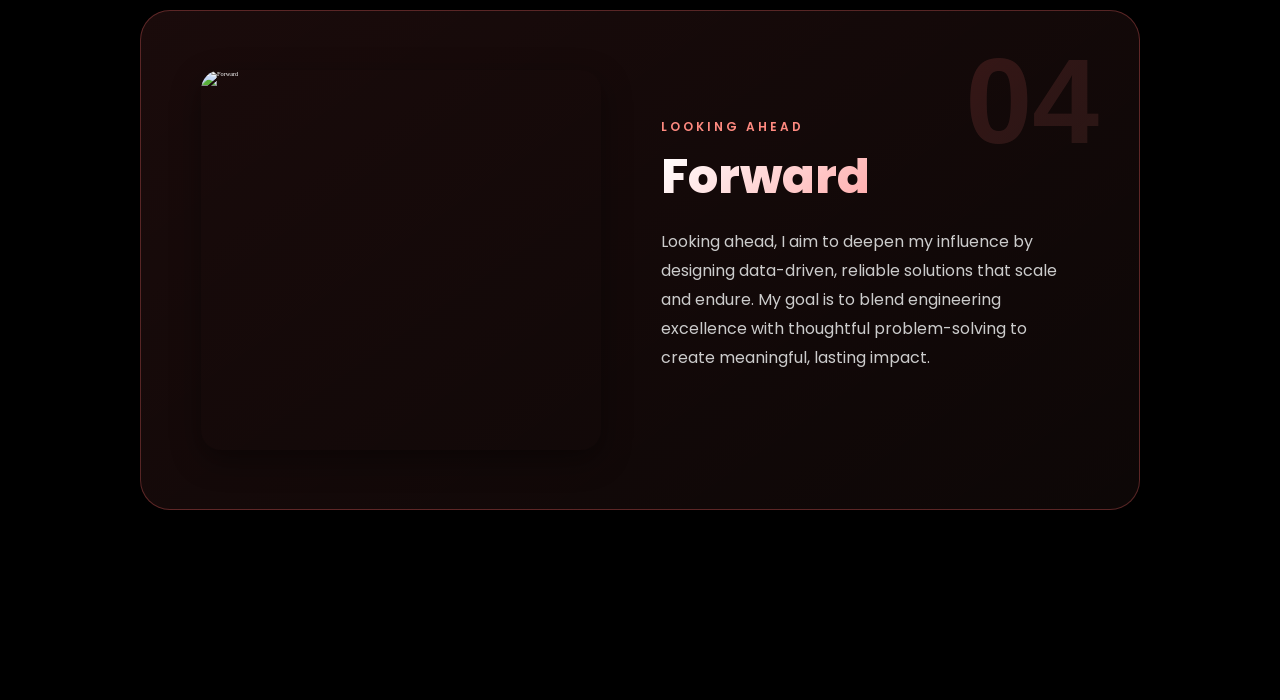
==== commit 606beece: "major fixes to home ui, projects, and hire me pages" ====
--- a/index.html
+++ b/index.html
@@ -12,7 +12,7 @@
     <script src="https://cdnjs.cloudflare.com/ajax/libs/gsap/3.12.2/ScrollTrigger.min.js"></script>
     <script src="https://cdnjs.cloudflare.com/ajax/libs/gsap/3.12.2/SplitText.min.js"></script>
     <script src="script.js"></script>
-    <style>
+     <style>
       * {
             margin: 0;
             padding: 0;
@@ -78,20 +78,6 @@
             box-shadow: 0 4px 15px rgba(255, 107, 107, 0.4);
         }
 
-        nav a.active::after {
-            content: '';
-            position: absolute;
-            bottom: -8px;
-            left: 50%;
-            transform: translateX(-50%);
-            width: 8px;
-            height: 8px;
-            background: #ff6b6b;
-            border-radius: 50%;
-            opacity: 0;
-            animation: dotPulse 0.6s ease-out forwards;
-        }
-
         @keyframes slideDown {
             from {
                 opacity: 0;
@@ -100,17 +86,6 @@
             to {
                 opacity: 1;
                 transform: translateX(-50%) translateY(0);
-            }
-        }
-
-        @keyframes dotPulse {
-            0% {
-                transform: translateX(-50%) translateY(0) scale(0);
-                opacity: 1;
-            }
-            100% {
-                transform: translateX(-50%) translateY(-12px) scale(1);
-                opacity: 0;
             }
         }
 
@@ -144,7 +119,7 @@
             align-items: center;
             justify-content: center;
             flex-direction: column;
-            height: 100svh;
+            height: 100vh;
             width: 100%;
             background-color: white;
             position: relative;
@@ -263,7 +238,7 @@
         }
 
         section.hero-section {
-            height: 100svh;
+            height: 100vh;
         }
 
         section.section2 {
@@ -292,7 +267,7 @@
             background-color: white;
         }
 
-        /* Section 3 Styles */
+        /* Section 3 - Timeline Styles */
         .section3 {
             --bg: black;
             position: relative;
@@ -326,6 +301,14 @@
             letter-spacing: -2px;
         }
 
+        .section3-header h2 {
+            font-size: 2.5rem;
+            font-family: 'Poppins', sans-serif;
+            font-weight: 600;
+            color: #fff;
+            margin-top: 3rem;
+        }
+
         .section3-header p {
             font-size: 1.3rem;
             color: #aaa;
@@ -333,260 +316,117 @@
             letter-spacing: 2px;
         }
 
-        /* Slider Styles */
-        :root {
-            --gap: 1.25rem;
-            --speed: 0.55s cubic-bezier(0.25, 0.46, 0.45, 0.94);
-            --closed: 5rem;
-            --open: 30rem;
-            --accent: #ff6b6b;
-        }
-
-        .head {
-            max-width: 1400px;
-            margin: auto;
-            padding: 40px 20px;
-            display: flex;
-            justify-content: space-between;
-            align-items: flex-end;
-            gap: 2rem;
-            width: 100%;
-        }
-
-        .head h2 {
-            font: 400 1.5rem/1.2 'Poppins', sans-serif;
-            color: #fff;
-        }
-
-        .controls {
-            display: flex;
-            flex-direction: row;
-            gap: 0.5rem;
-        }
-
-        .nav-btn {
-            width: 2.5rem;
-            height: 2.5rem;
-            border: none;
-            border-radius: 50%;
-            background: rgba(255, 107, 107, 0.3);
-            color: #fff;
-            font-size: 1.5rem;
+        /* Scroll Stack Carousel Styles */
+        .carousel-container {
+            width: 100%;
+            position: relative;
+            padding: 10vh 0;
+        }
+
+        .stack-cards {
+            position: relative;
+            width: 100%;
+            max-width: 1000px;
+            margin: 0 auto;
+        }
+
+        .stack-card {
+            position: sticky;
+            top: 100px;
+            width: 100%;
+            height: 500px;
+            margin-bottom: 40px;
             display: flex;
             align-items: center;
             justify-content: center;
-            cursor: pointer;
-            transition: 0.3s;
-        }
-
-        .nav-btn:hover {
-            background: var(--accent);
-        }
-
-        .nav-btn:disabled {
-            opacity: 0.3;
-            cursor: default;
-        }
-
-        .slider {
-            max-width: 1400px;
-            margin: auto;
-            overflow: hidden;
-            width: 100%;
-        }
-
-        .track {
-            display: flex;
-            gap: var(--gap);
-            align-items: flex-start;
-            justify-content: center;
-            scroll-behavior: smooth;
-            scroll-snap-type: x mandatory;
-            padding-bottom: 40px;
-            overflow-x: auto;
-            overflow-y: hidden;
-        }
-
-        .track::-webkit-scrollbar {
-            display: none;
-        }
-
-        .project-card {
-            position: relative;
-            flex: 0 0 var(--closed);
-            height: 26rem;
-            border-radius: 1rem;
-            overflow: hidden;
-            cursor: pointer;
-            transition: flex-basis var(--speed), transform var(--speed);
-            scroll-snap-align: center;
-        }
-
-        .project-card[active] {
-            flex-basis: var(--open);
-            transform: translateY(-6px);
-            box-shadow: 0 18px 55px rgba(0, 0, 0, 0.45);
-        }
-
-        .project-card__bg {
-            position: absolute;
-            inset: 0;
-            width: 100%;
-            height: 100%;
-            object-fit: cover;
-            filter: brightness(0.75) saturate(75%);
-            transition: filter 0.3s, transform var(--speed);
-        }
-
-        .project-card:hover .project-card__bg {
-            filter: brightness(0.9) saturate(100%);
-            transform: scale(1.06);
-        }
-
-        .project-card__content {
-            position: absolute;
-            inset: 0;
-            display: flex;
-            flex-direction: column;
-            justify-content: center;
-            align-items: center;
-            gap: 0.7rem;
-            padding: 0;
-            background: linear-gradient(transparent 40%, rgba(0, 0, 0, 0.85) 100%);
-            z-index: 2;
-        }
-
-        .project-card__title {
-            color: #fff;
-            font-weight: 700;
-            font-size: 1.35rem;
-            writing-mode: vertical-rl;
-            transform: rotate(180deg);
-            font-family: 'Poppins', sans-serif;
-        }
-
-        .project-card__thumb,
-        .project-card__desc,
-        .project-card__btn {
-            display: none;
-        }
-
-        .project-card[active] .project-card__content {
-            flex-direction: row;
-            align-items: center;
-            padding: 1.2rem 2rem;
-            gap: 1.1rem;
-        }
-
-        .project-card[active] .project-card__title {
-            writing-mode: horizontal-tb;
-            transform: none;
-            font-size: 2.4rem;
-        }
-
-        .project-card[active] .project-card__thumb,
-        .project-card[active] .project-card__desc,
-        .project-card[active] .project-card__btn {
-            display: block;
-        }
-
-        .project-card__thumb {
-            width: 133px;
-            height: 269px;
-            border-radius: 0.45rem;
-            object-fit: cover;
-            box-shadow: 0 4px 10px rgba(0, 0, 0, 0.4);
-        }
-
-        .project-card__desc {
-            color: #ddd;
-            font-size: 1rem;
-            line-height: 1.4;
-            max-width: 16rem;
-            font-family: 'Poppins', sans-serif;
-        }
-
-        .project-card__btn {
-            padding: 0.55rem 1.3rem;
-            border: none;
-            border-radius: 9999px;
-            background: var(--accent);
-            color: #fff;
-            font-size: 0.9rem;
-            font-weight: 600;
-            cursor: pointer;
-            font-family: 'Poppins', sans-serif;
-        }
-
-        .project-card__btn:hover {
-            background: #ff824f;
-        }
-
-        .dots {
-            display: flex;
-            gap: 0.5rem;
-            justify-content: center;
-            padding: 20px 0;
-        }
-
-        .dot {
-            width: 13px;
-            height: 13px;
-            border-radius: 50%;
-            background: rgba(255, 255, 255, 0.35);
-            cursor: pointer;
-            transition: 0.3s;
-        }
-
-        .dot.active {
-            background: var(--accent);
-            transform: scale(1.2);
-        }
-
-        .features {
-            display: grid;
-            grid-template-columns: repeat(auto-fit, minmax(320px, 1fr));
-            gap: 2.5rem;
-            margin-top: 4rem;
-            width: 100%;
-            max-width: 1200px;
-        }
-
-        .feature {
             background: linear-gradient(145deg, rgba(255, 107, 107, 0.1) 0%, rgba(255, 138, 128, 0.05) 100%);
             backdrop-filter: blur(20px);
             border: 1px solid rgba(255, 107, 107, 0.3);
-            border-radius: 25px;
-            padding: 3.5rem 2.5rem;
-            text-align: center;
-            transition: all 0.4s cubic-bezier(0.175, 0.885, 0.32, 1.275);
-            cursor: pointer;
-        }
-
-        .feature:hover {
-            transform: translateY(-15px) scale(1.02);
-            background: linear-gradient(145deg, rgba(255, 107, 107, 0.2) 0%, rgba(255, 138, 128, 0.1) 100%);
+            border-radius: 30px;
+            padding: 60px;
+            box-shadow: 0 10px 40px rgba(0, 0, 0, 0.3);
+            transition: all 0.3s ease;
+            transform-origin: top center;
+        }
+
+        .stack-card:hover {
             border-color: rgba(255, 107, 107, 0.6);
-        }
-
-        .feature h3 {
-            font-size: 1.8rem;
-            font-family: 'Poppins', sans-serif;
-            font-weight: 700;
-            color: #ffffff;
-            margin-bottom: 1.5rem;
+            box-shadow: 0 15px 50px rgba(255, 107, 107, 0.3);
+        }
+
+        .stack-card__content {
+            display: flex;
+            gap: 60px;
+            width: 100%;
+            height: 100%;
+            align-items: center;
+        }
+
+        .stack-card__image {
+            flex: 0 0 400px;
+            width: 400px;
+            height: 380px;
+            border-radius: 20px;
+            overflow: hidden;
+            box-shadow: 0 10px 30px rgba(0, 0, 0, 0.4);
+        }
+
+        .stack-card__image img {
+            width: 100%;
+            height: 100%;
+            object-fit: cover;
+        }
+
+        .stack-card__info {
+            flex: 1;
+            display: flex;
+            flex-direction: column;
+            justify-content: center;
+            max-width: 500px;
+        }
+
+        .stack-card__subtitle {
+            font-family: 'Poppins', sans-serif;
+            letter-spacing: 3px;
+            font-size: 12px;
+            text-transform: uppercase;
+            color: #ff8a80;
+            font-weight: 600;
+            margin-bottom: 15px;
+        }
+
+        .stack-card__title {
+            font-family: 'Poppins', sans-serif;
+            font-size: 48px;
+            line-height: 1.1;
+            font-weight: 800;
+            margin-bottom: 25px;
             background: linear-gradient(135deg, #ffffff 0%, #ff6b6b 100%);
             -webkit-background-clip: text;
             -webkit-text-fill-color: transparent;
             background-clip: text;
         }
 
-        .feature p {
-            font-size: 1.1rem;
-            font-family: 'Poppins', sans-serif;
-            font-weight: 300;
-            color: #aaa;
-            line-height: 1.7;
+        .stack-card__description {
+            font-family: 'Poppins', sans-serif;
+            font-size: 16px;
+            color: #ccc;
+            line-height: 1.8;
+            margin-bottom: 30px;
+        }
+
+        .stack-card__number {
+            position: absolute;
+            top: 30px;
+            right: 40px;
+            font-family: 'Poppins', sans-serif;
+            font-size: 120px;
+            font-weight: 900;
+            background: linear-gradient(135deg, rgba(255, 107, 107, 0.15) 0%, rgba(255, 138, 128, 0.1) 100%);
+            -webkit-background-clip: text;
+            -webkit-text-fill-color: transparent;
+            background-clip: text;
+            line-height: 1;
         }
 
         @media (max-width: 768px) {
@@ -609,107 +449,50 @@
             }
 
             .section3-header h1 {
-                font-size: 3.5rem;
-            }
-
-            .features {
-                grid-template-columns: 1fr;
-            }
-
-            :root {
-                --closed: 4rem;
-                --open: 22rem;
-            }
-
-            .head {
-                padding: 30px 15px 20px;
+                font-size: 3rem;
+            }
+
+            .section3-header h2 {
+                font-size: 2rem;
+            }
+
+            .stack-card {
+                height: auto;
+                min-height: 400px;
+                padding: 40px 30px;
+                top: 80px;
+                margin-bottom: 30px;
+            }
+
+            .stack-card__content {
                 flex-direction: column;
-                align-items: flex-start;
-                gap: 1rem;
-            }
-
-            .track {
-                flex-direction: column;
-                scroll-snap-type: y mandatory;
-                gap: 0.8rem;
-                padding-bottom: 20px;
-            }
-
-            .project-card {
-                height: auto;
-                min-height: 80px;
+                gap: 30px;
+            }
+
+            .stack-card__image {
                 flex: 0 0 auto;
                 width: 100%;
-                scroll-snap-align: start;
-            }
-
-            .project-card[active] {
-                min-height: 300px;
-                transform: none;
-                box-shadow: 0 8px 25px rgba(0, 0, 0, 0.3);
-            }
-
-            .project-card__content {
-                flex-direction: row;
-                justify-content: flex-start;
-                padding: 1rem;
-                align-items: center;
-                gap: 1rem;
-            }
-
-            .project-card__title {
-                writing-mode: horizontal-tb;
-                transform: none;
-                font-size: 1.2rem;
-            }
-
-            .project-card[active] .project-card__content {
-                align-items: flex-start;
-                padding: 1.5rem;
-            }
-
-            .project-card[active] .project-card__title {
-                font-size: 1.8rem;
-                margin-bottom: 1rem;
-            }
-
-            .project-card[active] .project-card__thumb {
-                width: 200px;
-                height: 267px;
-                border-radius: 0.35rem;
-                margin-bottom: 1rem;
-            }
-
-            .project-card[active] .project-card__desc {
-                font-size: 0.95rem;
-                max-width: 100%;
-                margin-bottom: 1rem;
-            }
-
-            .project-card[active] .project-card__btn {
-                align-self: center;
-                width: 100%;
-                text-align: center;
-                padding: 0.7rem;
-            }
-
-            .dots {
-                display: none;
-            }
-
-            .controls {
-                width: 100%;
-                justify-content: space-between;
-                padding: 0;
-            }
-            .present-img {
-                width: 100%;
-                height: 100%;
-                object-fit: cover;
-                object-position: 70% center; /* shift right */
-            }
-
-        }  
+                height: 250px;
+            }
+
+            .stack-card__info {
+                flex: 1;
+            }
+
+            .stack-card__title {
+                font-size: 32px;
+            }
+
+            .stack-card__number {
+                font-size: 80px;
+                top: 20px;
+                right: 25px;
+            }
+
+            .stack-card__description {
+                font-size: 14px;
+            }
+        }
     </style>
 </head>
 <body>
@@ -831,165 +614,136 @@
     </section>
 
     <!-- About Me / Welcome Section -->
-    <section style="--bg: black;" class="section3" id="aboutme">
+    <!-- About Me Section with New Timeline -->
+    <section class="section3" id="aboutme">
         <div class="section3-header">
             <h1>About Me</h1>
             <p>Explore My Journey & Expertise</p>
         </div>
 
-        <iframe width="560" height="315" src="https://www.youtube.com/embed/PNtVywz04JA?si=t--5sbfvuh8LTEsf&amp;controls=0&amp;start=1699" title="YouTube video player" frameborder="0" allow="accelerometer; autoplay; clipboard-write; encrypted-media; gyroscope; picture-in-picture; web-share" referrerpolicy="strict-origin-when-cross-origin" allowfullscreen></iframe><div class="head"></div>
+        <iframe width="560" height="315" src="https://www.youtube.com/embed/PNtVywz04JA?si=t--5sbfvuh8LTEsf&amp;controls=0&amp;start=1699" title="YouTube video player" frameborder="0" allow="accelerometer; autoplay; clipboard-write; encrypted-media; gyroscope; picture-in-picture; web-share" referrerpolicy="strict-origin-when-cross-origin" allowfullscreen style="margin: 2rem 0; border-radius: 15px;"></iframe>
+
         <div class="section3-header">
             <h2>Explore My Timeline</h2>
         </div>
-        <div class="controls">
-                <button id="prev" class="nav-btn" aria-label="Prev">‹</button>
-                <button id="next" class="nav-btn" aria-label="Next">›</button>
-        </div>
-        </div>
-
-        <div class="slider">
-            <div class="track" id="track">
-                <article class="project-card" active>
-                    <img class="project-card__bg" src="assets/hackathon img.PNG" alt="">
-                    <div class="project-card__content">
-                        <img class="project-card__thumb" src="assets/hackathon img.PNG" alt="">
-                        <div>
-                            <h3 class="project-card__title">Origins</h3>
-                            <p class="project-card__desc">My curiosity began with video games—how they worked, broke, and came to life. Raised by immigrant parents with limited guidance, I found my footing through hands-on creation, hackathons, and internships at the Urban Assembly Gateway School of Technology</p>
-                            
+
+        <div class="carousel-container">
+            <div class="stack-cards">
+                <article class="stack-card">
+                    <span class="stack-card__number">01</span>
+                    <div class="stack-card__content">
+                        <div class="stack-card__image">
+                            <img src="assets/hackathon img.PNG" alt="Origins">
                         </div>
+                        <div class="stack-card__info">
+                            <p class="stack-card__subtitle">Where It All Began</p>
+                            <h3 class="stack-card__title">Origins</h3>
+                            <p class="stack-card__description">My curiosity began with video games—how they worked, broke, and came to life. Raised by immigrant parents with limited guidance, I found my footing through hands-on creation, hackathons, and internships at the Urban Assembly Gateway School of Technology.</p>
+                        </div>
                     </div>
                 </article>
 
-                <article class="project-card">
-                    <img class="project-card__bg" src="assets/collegepic.JPG" alt="">
-                    <div class="project-card__content">
-                        <img class="project-card__thumb" src="assets/collegepic.JPG" alt="">
-                        <div>
-                            <h3 class="project-card__title">Foundation</h3>
-                            <p class="project-card__desc">I studied computer science, learning the fundamentals of systems, algorithms, and how computers truly operate beneath the surface. The rigor pushed me into increasingly challenging internships that tested my resilience and sharpened my technical confidence.</p>
-                           
+                <article class="stack-card">
+                    <span class="stack-card__number">02</span>
+                    <div class="stack-card__content">
+                        <div class="stack-card__image">
+                            <img src="assets/collegepic.JPG" alt="Foundation">
                         </div>
+                        <div class="stack-card__info">
+                            <p class="stack-card__subtitle">Building the Base</p>
+                            <h3 class="stack-card__title">Foundation</h3>
+                            <p class="stack-card__description">I studied computer science at Lehman College, learning the fundamentals of systems, algorithms, and how computers truly operate beneath the surface. The rigor pushed me into increasingly challenging internships that tested my resilience and sharpened my technical confidence.</p>
+                        </div>
                     </div>
                 </article>
 
-                <article class="project-card">
-                    <img class="project-card__bg" src="assets/present.jpg" alt="" class="present-img">
-                    <div class="project-card__content">
-                        <img class="project-card__thumb" src="assets/present.jpg">
-                        <div>
-                            <h3 class="project-card__title">Momentum</h3>
-                            <p class="project-card__desc">Today, I drive impact within my organization while continuously expanding my skills in reliability, automation, and large-scale systems. Beyond work, I build personal projects and share my journey to inspire others navigating their own paths in tech.</p>
-                            
+                <article class="stack-card">
+                    <span class="stack-card__number">03</span>
+                    <div class="stack-card__content">
+                        <div class="stack-card__image">
+                            <img src="assets/present.jpg" alt="Momentum">
                         </div>
+                        <div class="stack-card__info">
+                            <p class="stack-card__subtitle">Making an Impact</p>
+                            <h3 class="stack-card__title">Momentum</h3>
+                            <p class="stack-card__description">Today, I drive impact within my organization while continuously expanding my skills in reliability, automation, and large-scale systems. Beyond work, I build personal projects and share my journey to inspire others navigating their own paths in tech.</p>
+                        </div>
                     </div>
                 </article>
 
-                <article class="project-card">
-                    <img class="project-card__bg" src="https://images.unsplash.com/photo-1519389950473-47ba0277781c?w=600&h=520&fit=crop" alt="">
-                    <div class="project-card__content">
-                        <img class="project-card__thumb" src="https://images.unsplash.com/photo-1519389950473-47ba0277781c?w=200&h=400&fit=crop" alt="">
-                        <div>
-                            <h3 class="project-card__title">Forward</h3>
-                            <p class="project-card__desc">Looking ahead, I aim to deepen my influence by designing data-driven, reliable solutions that scale and endure. My goal is to blend engineering excellence with thoughtful problem-solving to create meaningful, lasting impact.</p>
-                             <button class="project-card__btn">Hire Me</button>
+                <article class="stack-card">
+                    <span class="stack-card__number">04</span>
+                    <div class="stack-card__content">
+                        <div class="stack-card__image">
+                            <img src="https://images.unsplash.com/photo-1519389950473-47ba0277781c?w=800&h=600&fit=crop" alt="Forward">
                         </div>
+                        <div class="stack-card__info">
+                            <p class="stack-card__subtitle">Looking Ahead</p>
+                            <h3 class="stack-card__title">Forward</h3>
+                            <p class="stack-card__description">Looking ahead, I aim to deepen my influence by designing data-driven, reliable solutions that scale and endure. My goal is to blend engineering excellence with thoughtful problem-solving to create meaningful, lasting impact.</p>
+                        </div>
                     </div>
                 </article>
-
-                
             </div>
         </div>
-
-        <div class="dots" id="dots"></div>
+    </section>
+
+    <script>
+        // Smooth scrolling for navigation
+        document.querySelectorAll('a[href^="#"]').forEach(anchor => {
+            anchor.addEventListener('click', function (e) {
+                const href = this.getAttribute('href');
+                if (href !== '#') {
+                    e.preventDefault();
+                    const target = document.querySelector(href);
+                    if (target) {
+                        target.scrollIntoView({
+                            behavior: 'smooth',
+                            block: 'start'
+                        });
+                    }
+                }
+            });
+        });
+
+        // Update active nav link on scroll
+        window.addEventListener('scroll', () => {
+            const sections = document.querySelectorAll('section[id]');
+            const navLinks = document.querySelectorAll('.nav-link');
+            
+            let current = '';
+            sections.forEach(section => {
+                const sectionTop = section.offsetTop;
+                const sectionHeight = section.clientHeight;
+                if (scrollY >= sectionTop - 200) {
+                    current = section.getAttribute('id');
+                }
+            });
+
+            navLinks.forEach(link => {
+                link.classList.remove('active');
+                if (link.getAttribute('href') === `#${current}`) {
+                    link.classList.add('active');
+                }
+            });
+
+            // Stack card scroll animation
+            const cards = document.querySelectorAll('.stack-card');
+            cards.forEach((card, index) => {
+                const rect = card.getBoundingClientRect();
+                const scrollProgress = Math.max(0, Math.min(1, (window.innerHeight - rect.top) / window.innerHeight));
+                
+                if (rect.top < window.innerHeight * 0.5 && rect.top > 0) {
+                    const scale = 1 - (index * 0.05);
+                    const translateY = index * 20;
+                    card.style.transform = `scale(${scale}) translateY(-${translateY}px)`;
+                } else {
+                    card.style.transform = 'scale(1) translateY(0)';
+                }
+            });
+        });
+    </script>
 
      
-    <script>
-      (() => {
-        const track = document.getElementById("track");
-        const wrap = track.parentElement;
-        const cards = Array.from(track.children);
-        const prev = document.getElementById("prev");
-        const next = document.getElementById("next");
-        const dotsBox = document.getElementById("dots");
-        const isMobile = () => matchMedia("(max-width:767px)").matches;
-
-        // Create dots
-        cards.forEach((_, i) => {
-          const dot = document.createElement("span");
-          dot.className = "dot";
-          dot.onclick = () => activate(i, true);
-          dotsBox.appendChild(dot);
-        });
-
-        const dots = Array.from(dotsBox.children);
-        let current = 0;
-
-        function center(i) {
-          const card = cards[i];
-          const axis = isMobile() ? "top" : "left";
-          const size = isMobile() ? "clientHeight" : "clientWidth";
-          const start = isMobile() ? card.offsetTop : card.offsetLeft;
-          wrap.scrollTo({
-            [axis]: start - (wrap[size] / 2 - card[size] / 2),
-            behavior: "smooth"
-          });
-        }
-
-        function toggleUI(i) {
-          cards.forEach((c, k) => c.toggleAttribute("active", k === i));
-          dots.forEach((d, k) => d.classList.toggle("active", k === i));
-          prev.disabled = i === 0;
-          next.disabled = i === cards.length - 1;
-        }
-
-        function activate(i, scroll) {
-          if (i === current) return;
-          current = i;
-          toggleUI(i);
-          if (scroll) center(i);
-        }
-
-        function go(step) {
-          activate(Math.min(Math.max(current + step, 0), cards.length - 1), true);
-        }
-
-        prev.onclick = () => go(-1);
-        next.onclick = () => go(1);
-
-        // Keyboard navigation
-        addEventListener("keydown", (e) => {
-          if (["ArrowRight", "ArrowDown"].includes(e.key)) go(1);
-          if (["ArrowLeft", "ArrowUp"].includes(e.key)) go(-1);
-        }, { passive: true });
-
-        // Card interactions
-        cards.forEach((card, i) => {
-          card.addEventListener("mouseenter", () => 
-            matchMedia("(hover:hover)").matches && activate(i, true)
-          );
-          card.addEventListener("click", () => activate(i, true));
-        });
-
-        // Touch support
-        let sx = 0, sy = 0;
-        track.addEventListener("touchstart", (e) => {
-          sx = e.touches[0].clientX;
-          sy = e.touches[0].clientY;
-        }, { passive: true });
-
-        track.addEventListener("touchend", (e) => {
-          const dx = e.changedTouches[0].clientX - sx;
-          const dy = e.changedTouches[0].clientY - sy;
-          if (isMobile() ? Math.abs(dy) > 60 : Math.abs(dx) > 60)
-            go((isMobile() ? dy : dx) > 0 ? -1 : 1);
-        }, { passive: true });
-
-        // Initialize
-        if (window.matchMedia("(max-width:767px)").matches) dotsBox.hidden = true;
-        addEventListener("resize", () => center(current));
-        toggleUI(0);
-        center(0);
-      })();
-    </script>   
+    
     </section>
